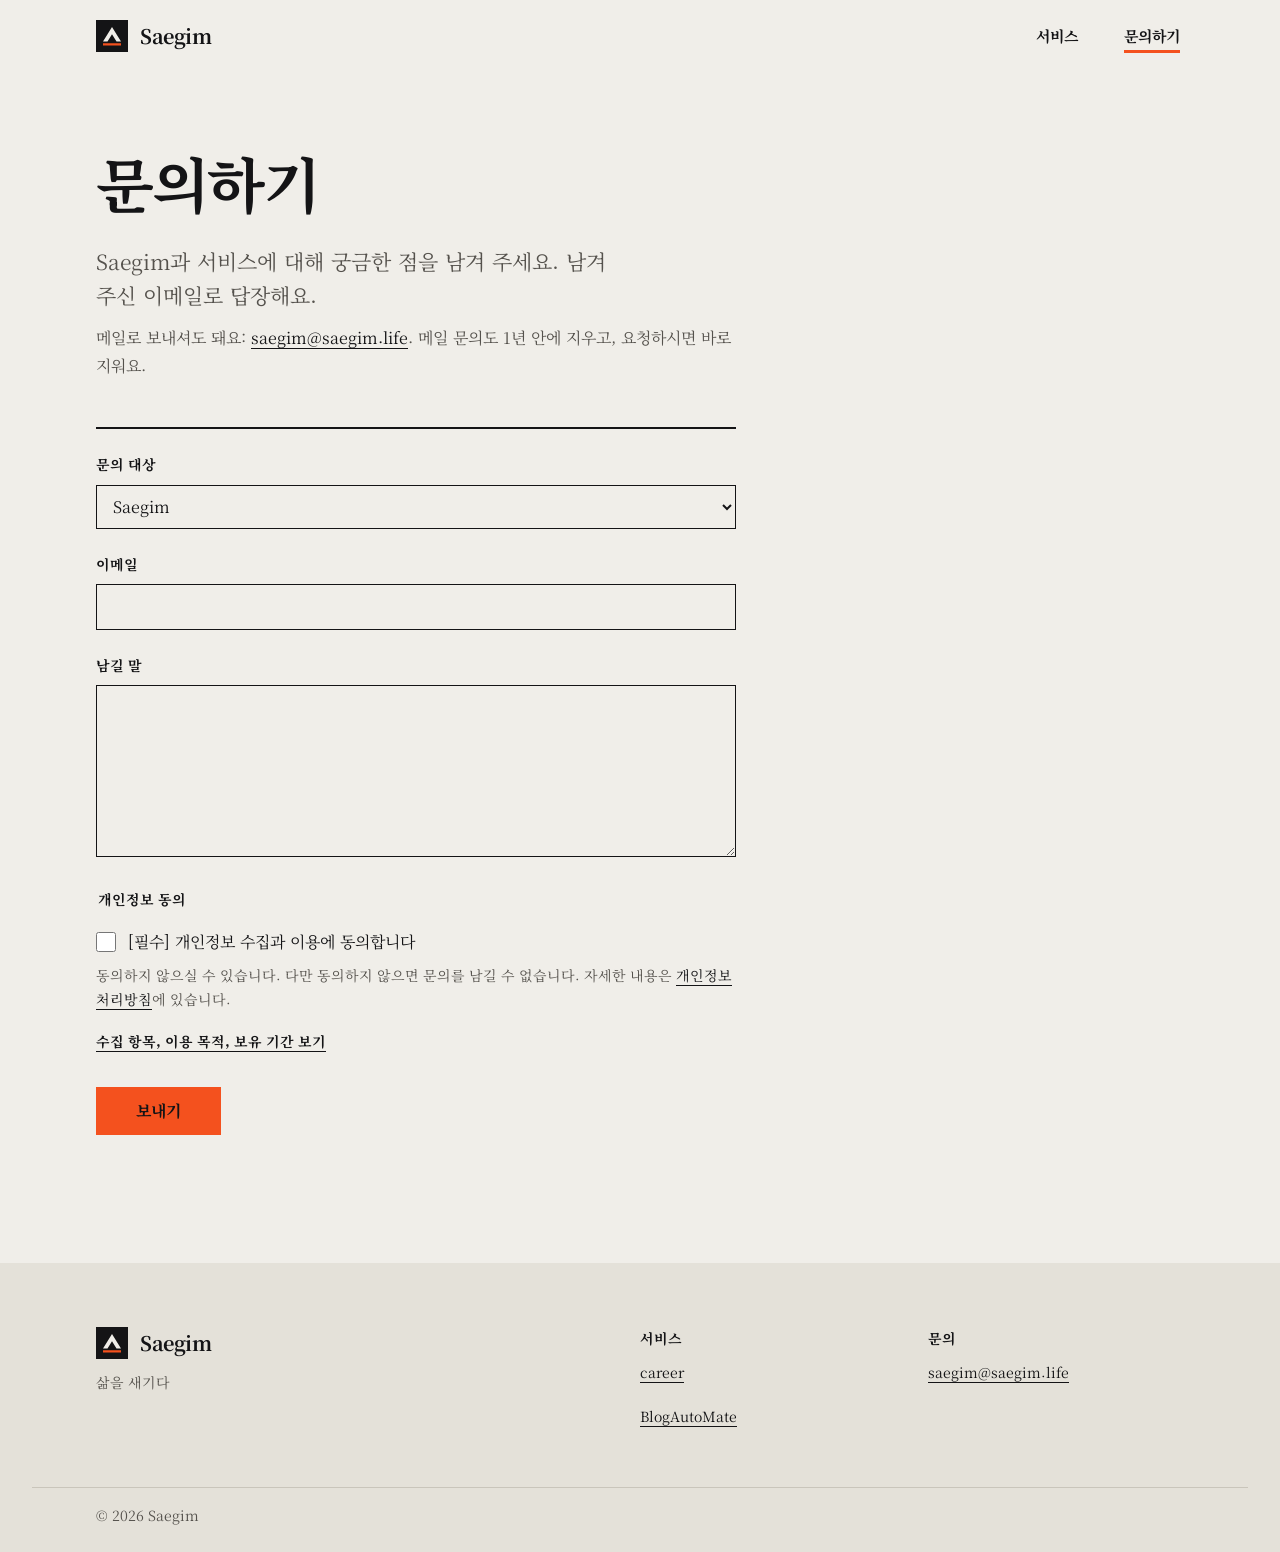
==== contact.html @ 41632742 "feat: Saegim 브랜드 페이지와 문의하기 화면 - 브랜드 페이지: 「삶을 새기다」 소개, 서비스 목록(career, BlogAutoMate)과 각 서비스로 이동 - 문의하기" ====
<!doctype html>
<html lang="ko">
<head>
<meta charset="utf-8">
<meta name="viewport" content="width=device-width, initial-scale=1">
<title>문의하기 · Saegim</title>
<meta name="description" content="Saegim과 서비스에 대한 문의를 남기는 곳">
<meta name="color-scheme" content="light dark">
<link rel="icon" href="logo.svg" type="image/svg+xml">
<link rel="apple-touch-icon" href="logo-512.png">
<link rel="stylesheet" href="fonts/noto-serif-kr.css">
<link rel="stylesheet" href="style.css">
</head>
<body>
<header>
  <div class="wrap">
    <a class="brand" href="./"><img src="logo.svg" alt="">Saegim</a>
    <nav aria-label="상단 메뉴"><a href="./#services">서비스</a><a href="contact.html" aria-current="page">문의하기</a></nav>
  </div>
</header>
<main>
  <div class="wrap">
    <div class="page">
      <h1>문의하기</h1>
      <p class="lead">Saegim과 서비스에 대해 궁금한 점을 남겨 주세요. 남겨 주신 이메일로 답장해요.</p>
      <p>메일로 보내셔도 돼요: <a href="mailto:saegim@saegim.life" translate="no">saegim@saegim.life</a>. 메일 문의도 1년 안에 지우고, 요청하시면 바로 지워요.</p>

      <!-- 문의는 career 서버의 문의 기능으로 보내 운영자 화면의 「받은 문의」에 쌓임 (아래 script) -->
      <form id="contact">
        <div>
          <label for="c-topic">문의 대상</label>
          <select id="c-topic" name="topic">
            <option>Saegim</option>
            <option>career</option>
            <option>BlogAutoMate</option>
          </select>
        </div>
        <div>
          <label for="c-email">이메일</label>
          <input id="c-email" name="email" type="email" autocomplete="email" spellcheck="false" maxlength="200" required>
        </div>
        <div>
          <label for="c-message">남길 말</label>
          <textarea id="c-message" name="message" autocomplete="off" rows="6" maxlength="2000" required></textarea>
        </div>
        <div class="trap" aria-hidden="true">
          <label for="c-website">이 칸은 비워 두세요</label>
          <input id="c-website" name="website" tabindex="-1" autocomplete="off">
        </div>

        <fieldset>
          <legend>개인정보 동의</legend>
          <label class="check"><input type="checkbox" name="consent" required> [필수] 개인정보 수집과 이용에 동의합니다</label>
          <!-- 동의 거부권과 불이익은 접지 않고 늘 보이게 (개인정보 보호법 제15조 제2항 고지 사항) -->
          <p class="hint">동의하지 않으실 수 있습니다. 다만 동의하지 않으면 문의를 남길 수 없습니다. 자세한 내용은 <a href="https://career.saegim.life/privacy">개인정보 처리방침</a>에 있습니다.</p>
          <details>
            <summary>수집 항목, 이용 목적, 보유 기간 보기</summary>
            <dl>
              <div><dt>수집 항목</dt><dd>이메일, 문의 대상, 남긴 내용</dd></div>
              <div><dt>이용 목적</dt><dd>문의에 답장하고 요청을 처리하기 위해</dd></div>
              <div><dt>보유 기간</dt><dd>남긴 날부터 1년. 그 전이라도 삭제를 요청하시면 바로 지웁니다. 장애에 대비한 백업에는 지운 뒤에도 최대 30일 남았다가 지워집니다.</dd></div>
              <div><dt>삭제 요청</dt><dd>같은 이메일로 이 페이지에 삭제해 달라고 남겨 주세요.</dd></div>
            </dl>
          </details>
        </fieldset>

        <button type="submit">보내기</button>
        <p class="status" role="alert"></p>
        <noscript><p class="status">이 화면은 자바스크립트가 켜져 있어야 보낼 수 있어요. 위의 메일 주소로 보내 주세요.</p></noscript>
      </form>
      <p class="sent" role="status" hidden>잘 받았어요. 남겨 주신 이메일로 답장할게요.</p>
    </div>
  </div>
</main>
<footer>
  <div class="wrap foot">
    <div>
      <span class="brand"><img src="logo.svg" alt="">Saegim</span>
      <p>삶을 새기다</p>
    </div>
    <div>
      <h2>서비스</h2>
      <ul>
        <li><a href="https://career.saegim.life/">career</a></li>
        <li><a href="https://github.com/gyeomii/blog-auto-mate-releases/releases/latest">BlogAutoMate</a></li>
      </ul>
    </div>
    <div>
      <h2>문의</h2>
      <a href="mailto:saegim@saegim.life" translate="no">saegim@saegim.life</a>
    </div>
  </div>
  <div class="wrap copy">&copy; 2026 Saegim</div>
</footer>
<script>
// career 서버의 문의 API. 요청: {email, job, message, website, consent, topic} JSON, 응답: 200 {"ok": true},
// 422(입력값 검증 실패), 429(문의가 몰림). 인증 없음. 서버가 saegim.life 출처만 허용하고 내용 앞에 출처와 문의 대상을 붙임.
// 서버 밖 오류(500, 503 등)는 이유를 읽을 수 없어 일반 실패 안내
const API = "https://career.saegim.life/api/contact";
const form = document.getElementById("contact");
const status = form.querySelector(".status");
const button = form.querySelector("button");

form.addEventListener("submit", async (e) => {
  e.preventDefault();
  const f = new FormData(form);
  button.disabled = true;
  button.textContent = "보내는 중…";
  status.textContent = "";
  const r = await fetch(API, {
    method: "POST",
    headers: { "Content-Type": "application/json" },
    body: JSON.stringify({ email: f.get("email"), message: f.get("message"), topic: f.get("topic"), website: f.get("website"), consent: f.get("consent") === "on" }),
  }).catch(() => null);
  if (r?.ok) {
    form.hidden = true;
    document.querySelector(".sent").hidden = false;
    return;
  }
  button.disabled = false;
  button.textContent = "보내기";
  status.textContent = r?.status === 429 ? "지금은 문의가 몰려서 받지 못했어요. 잠시 뒤에 다시 보내 주세요."
    : r?.status === 422 ? "보내지 못했어요. 이메일 주소와 남길 말을 확인하고 다시 보내 주세요."
    : "보내지 못했어요. 잠시 뒤에 다시 보내 주세요.";
});
</script>
</body>
</html>
---- fonts/noto-serif-kr.css ----
/* Noto Serif KR 400, 700 (OFL 1.1, @fontsource/noto-serif-kr에서 복사). 글자 범위별로 나뉘어 화면에 쓰인 글자의 파일만 내려받음 */
/* noto-serif-kr-[0]-400-normal */
@font-face {
  font-family: 'Noto Serif KR';
  font-style: normal;
  font-display: swap;
  font-weight: 400;
  src: url(noto-serif-kr-0-400-normal.woff2) format('woff2');
  unicode-range: U+f9ca-fa0b,U+ff03-ff05,U+ff07,U+ff0a-ff0b,U+ff0d-ff19,U+ff1b,U+ff1d,U+ff20-ff5b,U+ff5d,U+ffe0-ffe3,U+ffe5-ffe6;
}

/* noto-serif-kr-[1]-400-normal */
@font-face {
  font-family: 'Noto Serif KR';
  font-style: normal;
  font-display: swap;
  font-weight: 400;
  src: url(noto-serif-kr-1-400-normal.woff2) format('woff2');
  unicode-range: U+f92f-f980,U+f982-f9c9;
}

/* noto-serif-kr-[2]-400-normal */
@font-face {
  font-family: 'Noto Serif KR';
  font-style: normal;
  font-display: swap;
  font-weight: 400;
  src: url(noto-serif-kr-2-400-normal.woff2) format('woff2');
  unicode-range: U+d723-d728,U+d72a-d733,U+d735-d748,U+d74a-d74f,U+d752-d753,U+d755-d757,U+d75a-d75f,U+d762-d764,U+d766-d768,U+d76a-d76b,U+d76d-d76f,U+d771-d787,U+d789-d78b,U+d78d-d78f,U+d791-d797,U+d79a,U+d79c,U+d79e-d7a3,U+f900-f909,U+f90b-f92e;
}

/* noto-serif-kr-[3]-400-normal */
@font-face {
  font-family: 'Noto Serif KR';
  font-style: normal;
  font-display: swap;
  font-weight: 400;
  src: url(noto-serif-kr-3-400-normal.woff2) format('woff2');
  unicode-range: U+d679-d68b,U+d68e-d69e,U+d6a0,U+d6a2-d6a7,U+d6a9-d6c3,U+d6c6-d6c7,U+d6c9-d6cb,U+d6cd-d6d3,U+d6d5-d6d6,U+d6d8-d6e3,U+d6e5-d6e7,U+d6e9-d6fb,U+d6fd-d717,U+d719-d71f,U+d721-d722;
}

/* noto-serif-kr-[4]-400-normal */
@font-face {
  font-family: 'Noto Serif KR';
  font-style: normal;
  font-display: swap;
  font-weight: 400;
  src: url(noto-serif-kr-4-400-normal.woff2) format('woff2');
  unicode-range: U+d5bc-d5c7,U+d5ca-d5cb,U+d5cd-d5cf,U+d5d1-d5d7,U+d5d9-d5da,U+d5dc,U+d5de-d5e3,U+d5e6-d5e7,U+d5e9-d5eb,U+d5ed-d5f6,U+d5f8,U+d5fa-d5ff,U+d602-d603,U+d605-d607,U+d609-d60f,U+d612-d613,U+d616-d61b,U+d61d-d637,U+d63a-d63b,U+d63d-d63f,U+d641-d647,U+d64a-d64c,U+d64e-d653,U+d656-d657,U+d659-d65b,U+d65d-d666,U+d668,U+d66a-d678;
}

/* noto-serif-kr-[5]-400-normal */
@font-face {
  font-family: 'Noto Serif KR';
  font-style: normal;
  font-display: swap;
  font-weight: 400;
  src: url(noto-serif-kr-5-400-normal.woff2) format('woff2');
  unicode-range: U+d507,U+d509-d50b,U+d50d-d513,U+d515-d53b,U+d53e-d53f,U+d541-d543,U+d545-d54c,U+d54e,U+d550,U+d552-d557,U+d55a-d55b,U+d55d-d55f,U+d561-d564,U+d566-d567,U+d56a,U+d56c,U+d56e-d573,U+d576-d577,U+d579-d583,U+d585-d586,U+d58a-d5a4,U+d5a6-d5bb;
}

/* noto-serif-kr-[6]-400-normal */
@font-face {
  font-family: 'Noto Serif KR';
  font-style: normal;
  font-display: swap;
  font-weight: 400;
  src: url(noto-serif-kr-6-400-normal.woff2) format('woff2');
  unicode-range: U+d464-d477,U+d47a-d47b,U+d47d-d47f,U+d481-d487,U+d489-d48a,U+d48c,U+d48e-d4e7,U+d4e9-d503,U+d505-d506;
}

/* noto-serif-kr-[7]-400-normal */
@font-face {
  font-family: 'Noto Serif KR';
  font-style: normal;
  font-display: swap;
  font-weight: 400;
  src: url(noto-serif-kr-7-400-normal.woff2) format('woff2');
  unicode-range: U+d3bf-d3c7,U+d3ca-d3cf,U+d3d1-d3eb,U+d3ee-d3ef,U+d3f1-d3f3,U+d3f5-d3fb,U+d3fd-d400,U+d402-d45b,U+d45d-d463;
}

/* noto-serif-kr-[8]-400-normal */
@font-face {
  font-family: 'Noto Serif KR';
  font-style: normal;
  font-display: swap;
  font-weight: 400;
  src: url(noto-serif-kr-8-400-normal.woff2) format('woff2');
  unicode-range: U+d2ff,U+d302-d304,U+d306-d30b,U+d30f,U+d311-d313,U+d315-d31b,U+d31e,U+d322-d324,U+d326-d327,U+d32a-d32b,U+d32d-d32f,U+d331-d337,U+d339-d33c,U+d33e-d37b,U+d37e-d37f,U+d381-d383,U+d385-d38b,U+d38e-d390,U+d392-d397,U+d39a-d39b,U+d39d-d39f,U+d3a1-d3a7,U+d3a9-d3aa,U+d3ac,U+d3ae-d3b3,U+d3b5-d3b7,U+d3b9-d3bb,U+d3bd-d3be;
}

/* noto-serif-kr-[9]-400-normal */
@font-face {
  font-family: 'Noto Serif KR';
  font-style: normal;
  font-display: swap;
  font-weight: 400;
  src: url(noto-serif-kr-9-400-normal.woff2) format('woff2');
  unicode-range: U+d257-d27f,U+d281-d29b,U+d29d-d29f,U+d2a1-d2ab,U+d2ad-d2b7,U+d2ba-d2bb,U+d2bd-d2bf,U+d2c1-d2c7,U+d2c9-d2ef,U+d2f2-d2f3,U+d2f5-d2f7,U+d2f9-d2fe;
}

/* noto-serif-kr-[10]-400-normal */
@font-face {
  font-family: 'Noto Serif KR';
  font-style: normal;
  font-display: swap;
  font-weight: 400;
  src: url(noto-serif-kr-10-400-normal.woff2) format('woff2');
  unicode-range: U+d1b4,U+d1b6-d1f3,U+d1f5-d22b,U+d22e-d22f,U+d231-d233,U+d235-d23b,U+d23d-d240,U+d242-d256;
}

/* noto-serif-kr-[11]-400-normal */
@font-face {
  font-family: 'Noto Serif KR';
  font-style: normal;
  font-display: swap;
  font-weight: 400;
  src: url(noto-serif-kr-11-400-normal.woff2) format('woff2');
  unicode-range: U+d105-d12f,U+d132-d133,U+d135-d137,U+d139-d13f,U+d141-d142,U+d144,U+d146-d14b,U+d14e-d14f,U+d151-d153,U+d155-d15b,U+d15e-d187,U+d189-d19f,U+d1a2-d1a3,U+d1a5-d1a7,U+d1a9-d1af,U+d1b2-d1b3;
}

/* noto-serif-kr-[12]-400-normal */
@font-face {
  font-family: 'Noto Serif KR';
  font-style: normal;
  font-display: swap;
  font-weight: 400;
  src: url(noto-serif-kr-12-400-normal.woff2) format('woff2');
  unicode-range: U+d04b-d04f,U+d051-d057,U+d059-d06b,U+d06d-d06f,U+d071-d073,U+d075-d07b,U+d07e-d0a3,U+d0a6-d0a7,U+d0a9-d0ab,U+d0ad-d0b3,U+d0b6,U+d0b8,U+d0ba-d0bf,U+d0c2-d0c3,U+d0c5-d0c7,U+d0c9-d0cf,U+d0d2,U+d0d6-d0db,U+d0de-d0df,U+d0e1-d0e3,U+d0e5-d0eb,U+d0ee-d0f0,U+d0f2-d104;
}

/* noto-serif-kr-[13]-400-normal */
@font-face {
  font-family: 'Noto Serif KR';
  font-style: normal;
  font-display: swap;
  font-weight: 400;
  src: url(noto-serif-kr-13-400-normal.woff2) format('woff2');
  unicode-range: U+cfa2-cfc3,U+cfc5-cfdf,U+cfe2-cfe3,U+cfe5-cfe7,U+cfe9-cff4,U+cff6-cffb,U+cffd-cfff,U+d001-d003,U+d005-d017,U+d019-d033,U+d036-d037,U+d039-d03b,U+d03d-d04a;
}

/* noto-serif-kr-[14]-400-normal */
@font-face {
  font-family: 'Noto Serif KR';
  font-style: normal;
  font-display: swap;
  font-weight: 400;
  src: url(noto-serif-kr-14-400-normal.woff2) format('woff2');
  unicode-range: U+cef0-cef3,U+cef6,U+cef9-ceff,U+cf01-cf03,U+cf05-cf07,U+cf09-cf0f,U+cf11-cf12,U+cf14-cf1b,U+cf1d-cf1f,U+cf21-cf2f,U+cf31-cf53,U+cf56-cf57,U+cf59-cf5b,U+cf5d-cf63,U+cf66,U+cf68,U+cf6a-cf6f,U+cf71-cf84,U+cf86-cf8b,U+cf8d-cfa1;
}

/* noto-serif-kr-[15]-400-normal */
@font-face {
  font-family: 'Noto Serif KR';
  font-style: normal;
  font-display: swap;
  font-weight: 400;
  src: url(noto-serif-kr-15-400-normal.woff2) format('woff2');
  unicode-range: U+ce3c-ce57,U+ce5a-ce5b,U+ce5d-ce5f,U+ce61-ce67,U+ce6a,U+ce6c,U+ce6e-ce73,U+ce76-ce77,U+ce79-ce7b,U+ce7d-ce83,U+ce85-ce88,U+ce8a-ce8f,U+ce91-ce93,U+ce95-ce97,U+ce99-ce9f,U+cea2,U+cea4-ceab,U+cead-cee3,U+cee6-cee7,U+cee9-ceeb,U+ceed-ceef;
}

/* noto-serif-kr-[16]-400-normal */
@font-face {
  font-family: 'Noto Serif KR';
  font-style: normal;
  font-display: swap;
  font-weight: 400;
  src: url(noto-serif-kr-16-400-normal.woff2) format('woff2');
  unicode-range: U+cd92-cd93,U+cd96-cd97,U+cd99-cd9b,U+cd9d-cda3,U+cda6-cda8,U+cdaa-cdaf,U+cdb1-cdc3,U+cdc5-cdcb,U+cdcd-cde7,U+cde9-ce03,U+ce05-ce1f,U+ce22-ce34,U+ce36-ce3b;
}

/* noto-serif-kr-[17]-400-normal */
@font-face {
  font-family: 'Noto Serif KR';
  font-style: normal;
  font-display: swap;
  font-weight: 400;
  src: url(noto-serif-kr-17-400-normal.woff2) format('woff2');
  unicode-range: U+ccef-cd07,U+cd0a-cd0b,U+cd0d-cd1a,U+cd1c,U+cd1e-cd2b,U+cd2d-cd5b,U+cd5d-cd77,U+cd79-cd91;
}

/* noto-serif-kr-[18]-400-normal */
@font-face {
  font-family: 'Noto Serif KR';
  font-style: normal;
  font-display: swap;
  font-weight: 400;
  src: url(noto-serif-kr-18-400-normal.woff2) format('woff2');
  unicode-range: U+cc3f-cc43,U+cc46-cc47,U+cc49-cc4b,U+cc4d-cc53,U+cc55-cc58,U+cc5a-cc5f,U+cc61-cc97,U+cc9a-cc9b,U+cc9d-cc9f,U+cca1-cca7,U+ccaa,U+ccac,U+ccae-ccb3,U+ccb6-ccb7,U+ccb9-ccbb,U+ccbd-cccf,U+ccd1-cce3,U+cce5-ccee;
}

/* noto-serif-kr-[19]-400-normal */
@font-face {
  font-family: 'Noto Serif KR';
  font-style: normal;
  font-display: swap;
  font-weight: 400;
  src: url(noto-serif-kr-19-400-normal.woff2) format('woff2');
  unicode-range: U+cb91-cbd3,U+cbd5-cbe3,U+cbe5-cc0b,U+cc0e-cc0f,U+cc11-cc13,U+cc15-cc1b,U+cc1d-cc20,U+cc23-cc27,U+cc2a-cc2b,U+cc2d,U+cc2f,U+cc31-cc37,U+cc3a,U+cc3c;
}

/* noto-serif-kr-[20]-400-normal */
@font-face {
  font-family: 'Noto Serif KR';
  font-style: normal;
  font-display: swap;
  font-weight: 400;
  src: url(noto-serif-kr-20-400-normal.woff2) format('woff2');
  unicode-range: U+caf4-cb47,U+cb4a-cb90;
}

/* noto-serif-kr-[21]-400-normal */
@font-face {
  font-family: 'Noto Serif KR';
  font-style: normal;
  font-display: swap;
  font-weight: 400;
  src: url(noto-serif-kr-21-400-normal.woff2) format('woff2');
  unicode-range: U+ca4a-ca4b,U+ca4e-ca4f,U+ca51-ca53,U+ca55-ca5b,U+ca5d-ca60,U+ca62-ca83,U+ca85-cabb,U+cabe-cabf,U+cac1-cac3,U+cac5-cacb,U+cacd-cad0,U+cad2,U+cad4-cad8,U+cada-caf3;
}

/* noto-serif-kr-[22]-400-normal */
@font-face {
  font-family: 'Noto Serif KR';
  font-style: normal;
  font-display: swap;
  font-weight: 400;
  src: url(noto-serif-kr-22-400-normal.woff2) format('woff2');
  unicode-range: U+c996-c997,U+c99a-c99c,U+c99e-c9bf,U+c9c2-c9c3,U+c9c5-c9c7,U+c9c9-c9cf,U+c9d2,U+c9d4,U+c9d7-c9d8,U+c9db,U+c9de-c9df,U+c9e1-c9e3,U+c9e5-c9e6,U+c9e8-c9eb,U+c9ee-c9f0,U+c9f2-c9f7,U+c9f9-ca0b,U+ca0d-ca28,U+ca2a-ca49;
}

/* noto-serif-kr-[23]-400-normal */
@font-face {
  font-family: 'Noto Serif KR';
  font-style: normal;
  font-display: swap;
  font-weight: 400;
  src: url(noto-serif-kr-23-400-normal.woff2) format('woff2');
  unicode-range: U+c8e9-c8f4,U+c8f6-c8fb,U+c8fe-c8ff,U+c901-c903,U+c905-c90b,U+c90e-c910,U+c912-c917,U+c919-c92b,U+c92d-c94f,U+c951-c953,U+c955-c96b,U+c96d-c973,U+c975-c987,U+c98a-c98b,U+c98d-c98f,U+c991-c995;
}

/* noto-serif-kr-[24]-400-normal */
@font-face {
  font-family: 'Noto Serif KR';
  font-style: normal;
  font-display: swap;
  font-weight: 400;
  src: url(noto-serif-kr-24-400-normal.woff2) format('woff2');
  unicode-range: U+c841-c84b,U+c84d-c86f,U+c872-c873,U+c875-c877,U+c879-c87f,U+c882-c884,U+c887-c88a,U+c88d-c8c3,U+c8c5-c8df,U+c8e1-c8e8;
}

/* noto-serif-kr-[25]-400-normal */
@font-face {
  font-family: 'Noto Serif KR';
  font-style: normal;
  font-display: swap;
  font-weight: 400;
  src: url(noto-serif-kr-25-400-normal.woff2) format('woff2');
  unicode-range: U+c779-c77b,U+c77e-c782,U+c786,U+c78b,U+c78d,U+c78f,U+c792-c793,U+c795,U+c797,U+c799-c79f,U+c7a2,U+c7a7-c7ab,U+c7ae-c7bb,U+c7bd-c7c0,U+c7c2-c7c7,U+c7c9-c7dc,U+c7de-c7ff,U+c802-c803,U+c805-c807,U+c809,U+c80b-c80f,U+c812,U+c814,U+c817-c81b,U+c81e-c81f,U+c821-c823,U+c825-c82e,U+c830-c837,U+c839-c83b,U+c83d-c840;
}

/* noto-serif-kr-[26]-400-normal */
@font-face {
  font-family: 'Noto Serif KR';
  font-style: normal;
  font-display: swap;
  font-weight: 400;
  src: url(noto-serif-kr-26-400-normal.woff2) format('woff2');
  unicode-range: U+c6bb-c6bf,U+c6c2,U+c6c4,U+c6c6-c6cb,U+c6ce-c6cf,U+c6d1-c6d3,U+c6d5-c6db,U+c6dd-c6df,U+c6e1-c6e7,U+c6e9-c6eb,U+c6ed-c6ef,U+c6f1-c6f8,U+c6fa-c703,U+c705-c707,U+c709-c70b,U+c70d-c716,U+c718,U+c71a-c71f,U+c722-c723,U+c725-c727,U+c729-c734,U+c736-c73b,U+c73e-c73f,U+c741-c743,U+c745-c74b,U+c74e-c750,U+c752-c757,U+c759-c773,U+c776-c777;
}

/* noto-serif-kr-[27]-400-normal */
@font-face {
  font-family: 'Noto Serif KR';
  font-style: normal;
  font-display: swap;
  font-weight: 400;
  src: url(noto-serif-kr-27-400-normal.woff2) format('woff2');
  unicode-range: U+c5f5-c5fb,U+c5fe,U+c602-c605,U+c607,U+c609-c60f,U+c611-c61a,U+c61c-c623,U+c626-c627,U+c629-c62b,U+c62d,U+c62f-c632,U+c636,U+c638,U+c63a-c63f,U+c642-c643,U+c645-c647,U+c649-c652,U+c656-c65b,U+c65d-c65f,U+c661-c663,U+c665-c677,U+c679-c67b,U+c67d-c693,U+c696-c697,U+c699-c69b,U+c69d-c6a3,U+c6a6,U+c6a8,U+c6aa-c6af,U+c6b2-c6b3,U+c6b5-c6b7,U+c6b9-c6ba;
}

/* noto-serif-kr-[28]-400-normal */
@font-face {
  font-family: 'Noto Serif KR';
  font-style: normal;
  font-display: swap;
  font-weight: 400;
  src: url(noto-serif-kr-28-400-normal.woff2) format('woff2');
  unicode-range: U+c517-c527,U+c52a-c52b,U+c52d-c52f,U+c531-c538,U+c53a,U+c53c,U+c53e-c543,U+c546-c547,U+c54b,U+c54d-c552,U+c556,U+c55a-c55b,U+c55d,U+c55f,U+c562-c563,U+c565-c567,U+c569-c56f,U+c572,U+c574,U+c576-c57b,U+c57e-c57f,U+c581-c583,U+c585-c586,U+c588-c58b,U+c58e,U+c590,U+c592-c596,U+c599-c5b3,U+c5b6-c5b7,U+c5ba,U+c5be-c5c3,U+c5ca-c5cb,U+c5cd,U+c5cf,U+c5d2-c5d3,U+c5d5-c5d7,U+c5d9-c5df,U+c5e1-c5e2,U+c5e4,U+c5e6-c5eb,U+c5ef,U+c5f1-c5f3;
}

/* noto-serif-kr-[29]-400-normal */
@font-face {
  font-family: 'Noto Serif KR';
  font-style: normal;
  font-display: swap;
  font-weight: 400;
  src: url(noto-serif-kr-29-400-normal.woff2) format('woff2');
  unicode-range: U+c475-c4ef,U+c4f2-c4f3,U+c4f5-c4f7,U+c4f9-c4ff,U+c502-c50b,U+c50d-c516;
}

/* noto-serif-kr-[30]-400-normal */
@font-face {
  font-family: 'Noto Serif KR';
  font-style: normal;
  font-display: swap;
  font-weight: 400;
  src: url(noto-serif-kr-30-400-normal.woff2) format('woff2');
  unicode-range: U+c3d0-c3d7,U+c3da-c3db,U+c3dd-c3de,U+c3e1-c3ec,U+c3ee-c3f3,U+c3f5-c42b,U+c42d-c463,U+c466-c474;
}

/* noto-serif-kr-[31]-400-normal */
@font-face {
  font-family: 'Noto Serif KR';
  font-style: normal;
  font-display: swap;
  font-weight: 400;
  src: url(noto-serif-kr-31-400-normal.woff2) format('woff2');
  unicode-range: U+c32b-c367,U+c36a-c36b,U+c36d-c36f,U+c371-c377,U+c37a-c37b,U+c37e-c383,U+c385-c387,U+c389-c3cf;
}

/* noto-serif-kr-[32]-400-normal */
@font-face {
  font-family: 'Noto Serif KR';
  font-style: normal;
  font-display: swap;
  font-weight: 400;
  src: url(noto-serif-kr-32-400-normal.woff2) format('woff2');
  unicode-range: U+c26a-c26b,U+c26d-c26f,U+c271-c273,U+c275-c27b,U+c27e-c287,U+c289-c28f,U+c291-c297,U+c299-c29a,U+c29c-c2a3,U+c2a5-c2a7,U+c2a9-c2ab,U+c2ad-c2b3,U+c2b6,U+c2b8,U+c2ba-c2bb,U+c2bd-c2db,U+c2de-c2df,U+c2e1-c2e2,U+c2e5-c2ea,U+c2ee,U+c2f0,U+c2f2-c2f5,U+c2f7,U+c2fa-c2fb,U+c2fd-c2ff,U+c301-c307,U+c309-c30c,U+c30e-c312,U+c315-c323,U+c325-c328,U+c32a;
}

/* noto-serif-kr-[33]-400-normal */
@font-face {
  font-family: 'Noto Serif KR';
  font-style: normal;
  font-display: swap;
  font-weight: 400;
  src: url(noto-serif-kr-33-400-normal.woff2) format('woff2');
  unicode-range: U+c1bc-c1c3,U+c1c5-c1df,U+c1e1-c1fb,U+c1fd-c203,U+c205-c20c,U+c20e,U+c210-c217,U+c21a-c21b,U+c21d-c21e,U+c221-c227,U+c229-c22a,U+c22c,U+c22e,U+c230,U+c233-c24f,U+c251-c257,U+c259-c269;
}

/* noto-serif-kr-[34]-400-normal */
@font-face {
  font-family: 'Noto Serif KR';
  font-style: normal;
  font-display: swap;
  font-weight: 400;
  src: url(noto-serif-kr-34-400-normal.woff2) format('woff2');
  unicode-range: U+c101-c11b,U+c11f,U+c121-c123,U+c125-c12b,U+c12e,U+c132-c137,U+c13a-c13b,U+c13d-c13f,U+c141-c147,U+c14a,U+c14c-c153,U+c155-c157,U+c159-c15b,U+c15d-c166,U+c169-c16f,U+c171-c177,U+c179-c18b,U+c18e-c18f,U+c191-c193,U+c195-c19b,U+c19d-c19e,U+c1a0,U+c1a2-c1a4,U+c1a6-c1bb;
}

/* noto-serif-kr-[35]-400-normal */
@font-face {
  font-family: 'Noto Serif KR';
  font-style: normal;
  font-display: swap;
  font-weight: 400;
  src: url(noto-serif-kr-35-400-normal.woff2) format('woff2');
  unicode-range: U+c049-c057,U+c059-c05b,U+c05d-c05f,U+c061-c067,U+c069-c08f,U+c091-c0ab,U+c0ae-c0af,U+c0b1-c0b3,U+c0b5,U+c0b7-c0bb,U+c0be,U+c0c2-c0c7,U+c0ca-c0cb,U+c0cd-c0cf,U+c0d1-c0d7,U+c0d9-c0da,U+c0dc,U+c0de-c0e3,U+c0e5-c0eb,U+c0ed-c0f3,U+c0f6,U+c0f8,U+c0fa-c0ff;
}

/* noto-serif-kr-[36]-400-normal */
@font-face {
  font-family: 'Noto Serif KR';
  font-style: normal;
  font-display: swap;
  font-weight: 400;
  src: url(noto-serif-kr-36-400-normal.woff2) format('woff2');
  unicode-range: U+bfa7-bfaf,U+bfb1-bfc4,U+bfc6-bfcb,U+bfce-bfcf,U+bfd1-bfd3,U+bfd5-bfdb,U+bfdd-c048;
}

/* noto-serif-kr-[37]-400-normal */
@font-face {
  font-family: 'Noto Serif KR';
  font-style: normal;
  font-display: swap;
  font-weight: 400;
  src: url(noto-serif-kr-37-400-normal.woff2) format('woff2');
  unicode-range: U+bf07,U+bf09-bf3f,U+bf41-bf4f,U+bf52-bf54,U+bf56-bfa6;
}

/* noto-serif-kr-[38]-400-normal */
@font-face {
  font-family: 'Noto Serif KR';
  font-style: normal;
  font-display: swap;
  font-weight: 400;
  src: url(noto-serif-kr-38-400-normal.woff2) format('woff2');
  unicode-range: U+be56,U+be58,U+be5c-be5f,U+be62-be63,U+be65-be67,U+be69-be74,U+be76-be7b,U+be7e-be7f,U+be81-be8e,U+be90,U+be92-bea7,U+bea9-becf,U+bed2-bed3,U+bed5-bed6,U+bed9-bee3,U+bee6-bf06;
}

/* noto-serif-kr-[39]-400-normal */
@font-face {
  font-family: 'Noto Serif KR';
  font-style: normal;
  font-display: swap;
  font-weight: 400;
  src: url(noto-serif-kr-39-400-normal.woff2) format('woff2');
  unicode-range: U+bdb0-bdd3,U+bdd5-bdef,U+bdf1-be0b,U+be0d-be0f,U+be11-be13,U+be15-be43,U+be46-be47,U+be49-be4b,U+be4d-be53;
}

/* noto-serif-kr-[40]-400-normal */
@font-face {
  font-family: 'Noto Serif KR';
  font-style: normal;
  font-display: swap;
  font-weight: 400;
  src: url(noto-serif-kr-40-400-normal.woff2) format('woff2');
  unicode-range: U+bd03,U+bd06,U+bd08,U+bd0a-bd0f,U+bd11-bd22,U+bd25-bd47,U+bd49-bd58,U+bd5a-bd7f,U+bd82-bd83,U+bd85-bd87,U+bd8a-bd8f,U+bd91-bd92,U+bd94,U+bd96-bd98,U+bd9a-bdaf;
}

/* noto-serif-kr-[41]-400-normal */
@font-face {
  font-family: 'Noto Serif KR';
  font-style: normal;
  font-display: swap;
  font-weight: 400;
  src: url(noto-serif-kr-41-400-normal.woff2) format('woff2');
  unicode-range: U+bc4e-bc83,U+bc86-bc87,U+bc89-bc8b,U+bc8d-bc93,U+bc96,U+bc98,U+bc9b-bc9f,U+bca2-bca3,U+bca5-bca7,U+bca9-bcb2,U+bcb4-bcbb,U+bcbe-bcbf,U+bcc1-bcc3,U+bcc5-bccc,U+bcce-bcd0,U+bcd2-bcd4,U+bcd6-bcf3,U+bcf7,U+bcf9-bcfb,U+bcfd-bd02;
}

/* noto-serif-kr-[42]-400-normal */
@font-face {
  font-family: 'Noto Serif KR';
  font-style: normal;
  font-display: swap;
  font-weight: 400;
  src: url(noto-serif-kr-42-400-normal.woff2) format('woff2');
  unicode-range: U+bb90-bba3,U+bba5-bbab,U+bbad-bbbf,U+bbc1-bbf7,U+bbfa-bbfb,U+bbfd-bbfe,U+bc01-bc07,U+bc09-bc0a,U+bc0e,U+bc10,U+bc12-bc13,U+bc17,U+bc19-bc1a,U+bc1e,U+bc20-bc23,U+bc26,U+bc28,U+bc2a-bc2c,U+bc2e-bc2f,U+bc32-bc33,U+bc35-bc37,U+bc39-bc3f,U+bc41-bc42,U+bc44,U+bc46-bc48,U+bc4a-bc4d;
}

/* noto-serif-kr-[43]-400-normal */
@font-face {
  font-family: 'Noto Serif KR';
  font-style: normal;
  font-display: swap;
  font-weight: 400;
  src: url(noto-serif-kr-43-400-normal.woff2) format('woff2');
  unicode-range: U+bae6-bafb,U+bafd-bb17,U+bb19-bb33,U+bb37,U+bb39-bb3a,U+bb3d-bb43,U+bb45-bb46,U+bb48,U+bb4a-bb4f,U+bb51-bb53,U+bb55-bb57,U+bb59-bb62,U+bb64-bb8f;
}

/* noto-serif-kr-[44]-400-normal */
@font-face {
  font-family: 'Noto Serif KR';
  font-style: normal;
  font-display: swap;
  font-weight: 400;
  src: url(noto-serif-kr-44-400-normal.woff2) format('woff2');
  unicode-range: U+ba30-ba37,U+ba3a-ba3b,U+ba3d-ba3f,U+ba41-ba47,U+ba49-ba4a,U+ba4c,U+ba4e-ba53,U+ba56-ba57,U+ba59-ba5b,U+ba5d-ba63,U+ba65-ba66,U+ba68-ba6f,U+ba71-ba73,U+ba75-ba77,U+ba79-ba84,U+ba86,U+ba88-baa7,U+baaa,U+baad-baaf,U+bab1-bab7,U+baba,U+babc,U+babe-bae5;
}

/* noto-serif-kr-[45]-400-normal */
@font-face {
  font-family: 'Noto Serif KR';
  font-style: normal;
  font-display: swap;
  font-weight: 400;
  src: url(noto-serif-kr-45-400-normal.woff2) format('woff2');
  unicode-range: U+b96e-b973,U+b976-b977,U+b979-b97b,U+b97d-b983,U+b986,U+b988,U+b98a-b98d,U+b98f-b9ab,U+b9ae-b9af,U+b9b1-b9b3,U+b9b5-b9bb,U+b9be,U+b9c0,U+b9c2-b9c7,U+b9ca-b9cb,U+b9cd,U+b9d2-b9d7,U+b9da,U+b9dc,U+b9df-b9e0,U+b9e2,U+b9e6-b9e7,U+b9e9-b9f3,U+b9f6,U+b9f8,U+b9fb-ba2f;
}

/* noto-serif-kr-[46]-400-normal */
@font-face {
  font-family: 'Noto Serif KR';
  font-style: normal;
  font-display: swap;
  font-weight: 400;
  src: url(noto-serif-kr-46-400-normal.woff2) format('woff2');
  unicode-range: U+b8bf-b8cb,U+b8cd-b8e0,U+b8e2-b8e7,U+b8ea-b8eb,U+b8ed-b8ef,U+b8f1-b8f7,U+b8fa,U+b8fc,U+b8fe-b903,U+b905-b917,U+b919-b91f,U+b921-b93b,U+b93d-b957,U+b95a-b95b,U+b95d-b95f,U+b961-b967,U+b969-b96c;
}

/* noto-serif-kr-[47]-400-normal */
@font-face {
  font-family: 'Noto Serif KR';
  font-style: normal;
  font-display: swap;
  font-weight: 400;
  src: url(noto-serif-kr-47-400-normal.woff2) format('woff2');
  unicode-range: U+b80d-b80f,U+b811-b817,U+b81a,U+b81c-b823,U+b826-b827,U+b829-b82b,U+b82d-b833,U+b836,U+b83a-b83f,U+b841-b85b,U+b85e-b85f,U+b861-b863,U+b865-b86b,U+b86e,U+b870,U+b872-b8af,U+b8b1-b8be;
}

/* noto-serif-kr-[48]-400-normal */
@font-face {
  font-family: 'Noto Serif KR';
  font-style: normal;
  font-display: swap;
  font-weight: 400;
  src: url(noto-serif-kr-48-400-normal.woff2) format('woff2');
  unicode-range: U+b74d-b75f,U+b761-b763,U+b765-b774,U+b776-b77b,U+b77e-b77f,U+b781-b783,U+b785-b78b,U+b78e,U+b792-b796,U+b79a-b79b,U+b79d-b7a7,U+b7aa,U+b7ae-b7b3,U+b7b6-b7c8,U+b7ca-b7eb,U+b7ee-b7ef,U+b7f1-b7f3,U+b7f5-b7fb,U+b7fe,U+b802-b806,U+b80a-b80b;
}

/* noto-serif-kr-[49]-400-normal */
@font-face {
  font-family: 'Noto Serif KR';
  font-style: normal;
  font-display: swap;
  font-weight: 400;
  src: url(noto-serif-kr-49-400-normal.woff2) format('woff2');
  unicode-range: U+b6a7-b6aa,U+b6ac-b6b0,U+b6b2-b6ef,U+b6f1-b727,U+b72a-b72b,U+b72d-b72e,U+b731-b737,U+b739-b73a,U+b73c-b743,U+b745-b74c;
}

/* noto-serif-kr-[50]-400-normal */
@font-face {
  font-family: 'Noto Serif KR';
  font-style: normal;
  font-display: swap;
  font-weight: 400;
  src: url(noto-serif-kr-50-400-normal.woff2) format('woff2');
  unicode-range: U+b605-b60f,U+b612-b617,U+b619-b624,U+b626-b69b,U+b69e-b6a3,U+b6a5-b6a6;
}

/* noto-serif-kr-[51]-400-normal */
@font-face {
  font-family: 'Noto Serif KR';
  font-style: normal;
  font-display: swap;
  font-weight: 400;
  src: url(noto-serif-kr-51-400-normal.woff2) format('woff2');
  unicode-range: U+b55f,U+b562-b583,U+b585-b59f,U+b5a2-b5a3,U+b5a5-b5a7,U+b5a9-b5b2,U+b5b5-b5ba,U+b5bd-b604;
}

/* noto-serif-kr-[52]-400-normal */
@font-face {
  font-family: 'Noto Serif KR';
  font-style: normal;
  font-display: swap;
  font-weight: 400;
  src: url(noto-serif-kr-52-400-normal.woff2) format('woff2');
  unicode-range: U+b4a5-b4b6,U+b4b8-b4bf,U+b4c1-b4c7,U+b4c9-b4db,U+b4de-b4df,U+b4e1-b4e2,U+b4e5-b4eb,U+b4ee,U+b4f0,U+b4f2-b513,U+b516-b517,U+b519-b51a,U+b51d-b523,U+b526,U+b528,U+b52b-b52f,U+b532-b533,U+b535-b537,U+b539-b53f,U+b541-b544,U+b546-b54b,U+b54d-b54f,U+b551-b55b,U+b55d-b55e;
}

/* noto-serif-kr-[53]-400-normal */
@font-face {
  font-family: 'Noto Serif KR';
  font-style: normal;
  font-display: swap;
  font-weight: 400;
  src: url(noto-serif-kr-53-400-normal.woff2) format('woff2');
  unicode-range: U+b3f8-b3fb,U+b3fd-b40f,U+b411-b417,U+b419-b41b,U+b41d-b41f,U+b421-b427,U+b42a-b42b,U+b42d-b44f,U+b452-b453,U+b455-b457,U+b459-b45f,U+b462-b464,U+b466-b46b,U+b46d-b47f,U+b481-b4a3;
}

/* noto-serif-kr-[54]-400-normal */
@font-face {
  font-family: 'Noto Serif KR';
  font-style: normal;
  font-display: swap;
  font-weight: 400;
  src: url(noto-serif-kr-54-400-normal.woff2) format('woff2');
  unicode-range: U+b342-b353,U+b356-b357,U+b359-b35b,U+b35d-b35e,U+b360-b363,U+b366,U+b368,U+b36a-b36d,U+b36f,U+b372-b373,U+b375-b377,U+b379-b37f,U+b381-b382,U+b384,U+b386-b38b,U+b38d-b3c3,U+b3c6-b3c7,U+b3c9-b3ca,U+b3cd-b3d3,U+b3d6,U+b3d8,U+b3da-b3f7;
}

/* noto-serif-kr-[55]-400-normal */
@font-face {
  font-family: 'Noto Serif KR';
  font-style: normal;
  font-display: swap;
  font-weight: 400;
  src: url(noto-serif-kr-55-400-normal.woff2) format('woff2');
  unicode-range: U+b27c-b283,U+b285-b28f,U+b292-b293,U+b295-b297,U+b29a-b29f,U+b2a1-b2a4,U+b2a7-b2a9,U+b2ab,U+b2ad-b2c7,U+b2ca-b2cb,U+b2cd-b2cf,U+b2d1-b2d7,U+b2da,U+b2dc,U+b2de-b2e3,U+b2e7,U+b2e9-b2ea,U+b2ef-b2f3,U+b2f6,U+b2f8,U+b2fa-b2fb,U+b2fd-b2fe,U+b302-b303,U+b305-b307,U+b309-b30f,U+b312,U+b316-b31b,U+b31d-b341;
}

/* noto-serif-kr-[56]-400-normal */
@font-face {
  font-family: 'Noto Serif KR';
  font-style: normal;
  font-display: swap;
  font-weight: 400;
  src: url(noto-serif-kr-56-400-normal.woff2) format('woff2');
  unicode-range: U+b1d6-b1e7,U+b1e9-b1fc,U+b1fe-b203,U+b206-b207,U+b209-b20b,U+b20d-b213,U+b216-b21f,U+b221-b257,U+b259-b273,U+b275-b27b;
}

/* noto-serif-kr-[57]-400-normal */
@font-face {
  font-family: 'Noto Serif KR';
  font-style: normal;
  font-display: swap;
  font-weight: 400;
  src: url(noto-serif-kr-57-400-normal.woff2) format('woff2');
  unicode-range: U+b120-b122,U+b126-b127,U+b129-b12b,U+b12d-b133,U+b136,U+b138,U+b13a-b13f,U+b142-b143,U+b145-b14f,U+b151-b153,U+b156-b157,U+b159-b177,U+b17a-b17b,U+b17d-b17f,U+b181-b187,U+b189-b18c,U+b18e-b191,U+b195-b1a7,U+b1a9-b1cb,U+b1cd-b1d5;
}

/* noto-serif-kr-[58]-400-normal */
@font-face {
  font-family: 'Noto Serif KR';
  font-style: normal;
  font-display: swap;
  font-weight: 400;
  src: url(noto-serif-kr-58-400-normal.woff2) format('woff2');
  unicode-range: U+b05f-b07b,U+b07e-b07f,U+b081-b083,U+b085-b08b,U+b08d-b097,U+b09b,U+b09d-b09f,U+b0a2-b0a7,U+b0aa,U+b0b0,U+b0b2,U+b0b6-b0b7,U+b0b9-b0bb,U+b0bd-b0c3,U+b0c6-b0c7,U+b0ca-b0cf,U+b0d1-b0df,U+b0e1-b0e4,U+b0e6-b107,U+b10a-b10b,U+b10d-b10f,U+b111-b112,U+b114-b117,U+b119-b11a,U+b11c-b11f;
}

/* noto-serif-kr-[59]-400-normal */
@font-face {
  font-family: 'Noto Serif KR';
  font-style: normal;
  font-display: swap;
  font-weight: 400;
  src: url(noto-serif-kr-59-400-normal.woff2) format('woff2');
  unicode-range: U+afac-afb7,U+afba-afbb,U+afbd-afbf,U+afc1-afc6,U+afca-afcc,U+afce-afd3,U+afd5-afe7,U+afe9-afef,U+aff1-b00b,U+b00d-b00f,U+b011-b013,U+b015-b01b,U+b01d-b027,U+b029-b043,U+b045-b047,U+b049,U+b04b,U+b04d-b052,U+b055-b056,U+b058-b05c,U+b05e;
}

/* noto-serif-kr-[60]-400-normal */
@font-face {
  font-family: 'Noto Serif KR';
  font-style: normal;
  font-display: swap;
  font-weight: 400;
  src: url(noto-serif-kr-60-400-normal.woff2) format('woff2');
  unicode-range: U+af03-af07,U+af09-af2b,U+af2e-af33,U+af35-af3b,U+af3e-af40,U+af44-af47,U+af4a-af5c,U+af5e-af63,U+af65-af7f,U+af81-afab;
}

/* noto-serif-kr-[61]-400-normal */
@font-face {
  font-family: 'Noto Serif KR';
  font-style: normal;
  font-display: swap;
  font-weight: 400;
  src: url(noto-serif-kr-61-400-normal.woff2) format('woff2');
  unicode-range: U+ae56-ae5b,U+ae5e-ae60,U+ae62-ae64,U+ae66-ae67,U+ae69-ae6b,U+ae6d-ae83,U+ae85-aebb,U+aebf,U+aec1-aec3,U+aec5-aecb,U+aece,U+aed0,U+aed2-aed7,U+aed9-aef3,U+aef5-af02;
}

/* noto-serif-kr-[62]-400-normal */
@font-face {
  font-family: 'Noto Serif KR';
  font-style: normal;
  font-display: swap;
  font-weight: 400;
  src: url(noto-serif-kr-62-400-normal.woff2) format('woff2');
  unicode-range: U+ad9c-ada3,U+ada5-adbf,U+adc1-adc3,U+adc5-adc7,U+adc9-add2,U+add4-addb,U+addd-addf,U+ade1-ade3,U+ade5-adf7,U+adfa-adfb,U+adfd-adff,U+ae02-ae07,U+ae0a,U+ae0c,U+ae0e-ae13,U+ae15-ae2f,U+ae31-ae33,U+ae35-ae37,U+ae39-ae3f,U+ae42,U+ae44,U+ae46-ae49,U+ae4b,U+ae4f,U+ae51-ae53,U+ae55;
}

/* noto-serif-kr-[63]-400-normal */
@font-face {
  font-family: 'Noto Serif KR';
  font-style: normal;
  font-display: swap;
  font-weight: 400;
  src: url(noto-serif-kr-63-400-normal.woff2) format('woff2');
  unicode-range: U+ace2-ace3,U+ace5-ace6,U+ace9-acef,U+acf2,U+acf4,U+acf7-acfb,U+acfe-acff,U+ad01-ad03,U+ad05-ad0b,U+ad0d-ad10,U+ad12-ad1b,U+ad1d-ad33,U+ad35-ad48,U+ad4a-ad4f,U+ad51-ad6b,U+ad6e-ad6f,U+ad71-ad72,U+ad77-ad7c,U+ad7e,U+ad80,U+ad82-ad87,U+ad89-ad8b,U+ad8d-ad8f,U+ad91-ad9b;
}

/* noto-serif-kr-[64]-400-normal */
@font-face {
  font-family: 'Noto Serif KR';
  font-style: normal;
  font-display: swap;
  font-weight: 400;
  src: url(noto-serif-kr-64-400-normal.woff2) format('woff2');
  unicode-range: U+ac25-ac2c,U+ac2e,U+ac30,U+ac32-ac37,U+ac39-ac3f,U+ac41-ac4c,U+ac4e-ac6f,U+ac72-ac73,U+ac75-ac76,U+ac79-ac7f,U+ac82,U+ac84-ac88,U+ac8a-ac8b,U+ac8d-ac8f,U+ac91-ac93,U+ac95-ac9b,U+ac9d-ac9e,U+aca1-aca7,U+acab,U+acad-acaf,U+acb1-acb7,U+acba-acbb,U+acbe-acc0,U+acc2-acc3,U+acc5-acdf;
}

/* noto-serif-kr-[65]-400-normal */
@font-face {
  font-family: 'Noto Serif KR';
  font-style: normal;
  font-display: swap;
  font-weight: 400;
  src: url(noto-serif-kr-65-400-normal.woff2) format('woff2');
  unicode-range: U+99df,U+99ed,U+99f1,U+99ff,U+9a01,U+9a08,U+9a0e-9a0f,U+9a19,U+9a2b,U+9a30,U+9a36-9a37,U+9a40,U+9a43,U+9a45,U+9a4d,U+9a55,U+9a57,U+9a5a-9a5b,U+9a5f,U+9a62,U+9a65,U+9a69-9a6a,U+9aa8,U+9ab8,U+9ad3,U+9ae5,U+9aee,U+9b1a,U+9b27,U+9b2a,U+9b31,U+9b3c,U+9b41-9b45,U+9b4f,U+9b54,U+9b5a,U+9b6f,U+9b8e,U+9b91,U+9b9f,U+9bab,U+9bae,U+9bc9,U+9bd6,U+9be4,U+9be8,U+9c0d,U+9c10,U+9c12,U+9c15,U+9c25,U+9c32,U+9c3b,U+9c47,U+9c49,U+9c57,U+9ce5,U+9ce7,U+9ce9,U+9cf3-9cf4,U+9cf6,U+9d09,U+9d1b,U+9d26,U+9d28,U+9d3b,U+9d51,U+9d5d,U+9d60-9d61,U+9d6c,U+9d72,U+9da9,U+9daf,U+9db4,U+9dc4,U+9dd7,U+9df2,U+9df8-9dfa,U+9e1a,U+9e1e,U+9e75,U+9e79,U+9e7d,U+9e7f,U+9e92-9e93,U+9e97,U+9e9d,U+9e9f,U+9ea5,U+9eb4-9eb5,U+9ebb,U+9ebe,U+9ec3,U+9ecd-9ece,U+9ed4,U+9ed8,U+9edb-9edc,U+9ede,U+9ee8,U+9ef4,U+9f07-9f08,U+9f0e,U+9f13,U+9f20,U+9f3b,U+9f4a-9f4b,U+9f4e,U+9f52,U+9f5f,U+9f61,U+9f67,U+9f6a,U+9f6c,U+9f77,U+9f8d,U+9f90,U+9f95,U+9f9c,U+ac02-ac03,U+ac05-ac06,U+ac09-ac0f,U+ac17-ac18,U+ac1b,U+ac1e-ac1f,U+ac21-ac23;
}

/* noto-serif-kr-[66]-400-normal */
@font-face {
  font-family: 'Noto Serif KR';
  font-style: normal;
  font-display: swap;
  font-weight: 400;
  src: url(noto-serif-kr-66-400-normal.woff2) format('woff2');
  unicode-range: U+96a7-96a8,U+96aa,U+96b1,U+96b7,U+96bb,U+96c0-96c1,U+96c4-96c5,U+96c7,U+96c9,U+96cb-96ce,U+96d5-96d6,U+96d9,U+96db-96dc,U+96e2-96e3,U+96e8-96ea,U+96ef-96f0,U+96f2,U+96f6-96f7,U+96f9,U+96fb,U+9700,U+9706-9707,U+9711,U+9713,U+9716,U+9719,U+971c,U+971e,U+9727,U+9730,U+9732,U+9739,U+973d,U+9742,U+9744,U+9748,U+9756,U+975c,U+9761,U+9769,U+976d,U+9774,U+9777,U+977a,U+978b,U+978d,U+978f,U+97a0,U+97a8,U+97ab,U+97ad,U+97c6,U+97cb,U+97dc,U+97f6,U+97fb,U+97ff-9803,U+9805-9806,U+9808,U+980a,U+980c,U+9810-9813,U+9817-9818,U+982d,U+9830,U+9838-9839,U+983b,U+9846,U+984c-984e,U+9854,U+9858,U+985a,U+985e,U+9865,U+9867,U+986b,U+986f,U+98af,U+98b1,U+98c4,U+98c7,U+98db-98dc,U+98e1-98e2,U+98ed-98ef,U+98f4,U+98fc-98fe,U+9903,U+9909-990a,U+990c,U+9910,U+9913,U+9918,U+991e,U+9920,U+9928,U+9945,U+9949,U+994b-994d,U+9951-9952,U+9954,U+9957,U+9996,U+999d,U+99a5,U+99a8,U+99ac-99ae,U+99b1,U+99b3-99b4,U+99b9,U+99c1,U+99d0-99d2,U+99d5,U+99d9,U+99dd;
}

/* noto-serif-kr-[67]-400-normal */
@font-face {
  font-family: 'Noto Serif KR';
  font-style: normal;
  font-display: swap;
  font-weight: 400;
  src: url(noto-serif-kr-67-400-normal.woff2) format('woff2');
  unicode-range: U+920d,U+9210-9212,U+9217,U+921e,U+9234,U+923a,U+923f-9240,U+9245,U+9249,U+9257,U+925b,U+925e,U+9262,U+9264-9266,U+9283,U+9285,U+9291,U+9293,U+9296,U+9298,U+929c,U+92b3,U+92b6-92b7,U+92b9,U+92cc,U+92cf,U+92d2,U+92e4,U+92ea,U+92f8,U+92fc,U+9304,U+9310,U+9318,U+931a,U+931e-9322,U+9324,U+9326,U+9328,U+932b,U+932e-932f,U+9348,U+934a-934b,U+934d,U+9354,U+935b,U+936e,U+9375,U+937c,U+937e,U+938c,U+9394,U+9396,U+939a,U+93a3,U+93a7,U+93ac-93ad,U+93b0,U+93c3,U+93d1,U+93de,U+93e1,U+93e4,U+93f6,U+9404,U+9418,U+9425,U+942b,U+9435,U+9438,U+9444,U+9451-9452,U+945b,U+947d,U+947f,U+9583,U+9589,U+958f,U+9591-9592,U+9594,U+9598,U+95a3-95a5,U+95a8,U+95ad,U+95b1,U+95bb-95bc,U+95c7,U+95ca,U+95d4-95d6,U+95dc,U+95e1-95e2,U+961c,U+9621,U+962a,U+962e,U+9632,U+963b,U+963f-9640,U+9642,U+9644,U+964b-964d,U+9650,U+965b-965f,U+9662-9664,U+966a,U+9670,U+9673,U+9675-9678,U+967d,U+9685-9686,U+968a-968b,U+968d-968e,U+9694-9695,U+9698-9699,U+969b-969c,U+96a3;
}

/* noto-serif-kr-[68]-400-normal */
@font-face {
  font-family: 'Noto Serif KR';
  font-style: normal;
  font-display: swap;
  font-weight: 400;
  src: url(noto-serif-kr-68-400-normal.woff2) format('woff2');
  unicode-range: U+8fa8,U+8fad,U+8faf-8fb2,U+8fc2,U+8fc5,U+8fce,U+8fd4,U+8fe6,U+8fea-8feb,U+8fed,U+8ff0,U+8ff2,U+8ff7,U+8ff9,U+8ffd,U+9000-9003,U+9005-9006,U+9008,U+900b,U+900d,U+900f-9011,U+9014-9015,U+9017,U+9019,U+901d-9023,U+902e,U+9031-9032,U+9035,U+9038,U+903c,U+903e,U+9041-9042,U+9047,U+904a-904b,U+904d-904e,U+9050-9051,U+9054-9055,U+9059,U+905c-905e,U+9060-9061,U+9063,U+9069,U+906d-906f,U+9072,U+9075,U+9077-9078,U+907a,U+907c-907d,U+907f-9084,U+9087-9088,U+908a,U+908f,U+9091,U+9095,U+9099,U+90a2-90a3,U+90a6,U+90a8,U+90aa,U+90af-90b1,U+90b5,U+90b8,U+90c1,U+90ca,U+90de,U+90e1,U+90ed,U+90f5,U+9102,U+9112,U+9115,U+9119,U+9127,U+912d,U+9132,U+9149-914e,U+9152,U+9162,U+9169-916a,U+916c,U+9175,U+9177-9178,U+9187,U+9189,U+918b,U+918d,U+9192,U+919c,U+91ab-91ac,U+91ae-91af,U+91b1,U+91b4-91b5,U+91c0,U+91c7,U+91c9,U+91cb,U+91cf-91d0,U+91d7-91d8,U+91dc-91dd,U+91e3,U+91e7,U+91ea,U+91f5;
}

/* noto-serif-kr-[69]-400-normal */
@font-face {
  font-family: 'Noto Serif KR';
  font-style: normal;
  font-display: swap;
  font-weight: 400;
  src: url(noto-serif-kr-69-400-normal.woff2) format('woff2');
  unicode-range: U+8c6a-8c6b,U+8c79-8c7a,U+8c82,U+8c8a,U+8c8c,U+8c9d-8c9e,U+8ca0-8ca2,U+8ca7-8cac,U+8caf-8cb0,U+8cb3-8cb4,U+8cb6-8cb8,U+8cbb-8cbd,U+8cbf-8cc4,U+8cc7-8cc8,U+8cca,U+8cd1,U+8cd3,U+8cda,U+8cdc,U+8cde,U+8ce0,U+8ce2-8ce4,U+8ce6,U+8cea,U+8ced,U+8cf4,U+8cfb-8cfd,U+8d04-8d05,U+8d07-8d08,U+8d0a,U+8d0d,U+8d13,U+8d16,U+8d64,U+8d66,U+8d6b,U+8d70,U+8d73-8d74,U+8d77,U+8d85,U+8d8a,U+8d99,U+8da3,U+8da8,U+8db3,U+8dba,U+8dbe,U+8dc6,U+8dcb-8dcc,U+8dcf,U+8ddb,U+8ddd,U+8de1,U+8de3,U+8de8,U+8df3,U+8e0a,U+8e0f-8e10,U+8e1e,U+8e2a,U+8e30,U+8e35,U+8e42,U+8e44,U+8e47-8e4a,U+8e59,U+8e5f-8e60,U+8e74,U+8e76,U+8e81,U+8e87,U+8e8a,U+8e8d,U+8eaa-8eac,U+8ec0,U+8ecb-8ecc,U+8ed2,U+8edf,U+8eeb,U+8ef8,U+8efb,U+8efe,U+8f03,U+8f05,U+8f09,U+8f12-8f15,U+8f1b-8f1f,U+8f26-8f27,U+8f29-8f2a,U+8f2f,U+8f33,U+8f38-8f39,U+8f3b,U+8f3e-8f3f,U+8f44-8f45,U+8f49,U+8f4d-8f4e,U+8f5d,U+8f5f,U+8f62,U+8f9b-8f9c,U+8fa3,U+8fa6;
}

/* noto-serif-kr-[70]-400-normal */
@font-face {
  font-family: 'Noto Serif KR';
  font-style: normal;
  font-display: swap;
  font-weight: 400;
  src: url(noto-serif-kr-70-400-normal.woff2) format('woff2');
  unicode-range: U+8941,U+8944,U+895f,U+8964,U+896a,U+8972,U+8981,U+8983,U+8986-8987,U+898f,U+8993,U+8996,U+89a1,U+89a9-89aa,U+89b2,U+89ba,U+89bd,U+89c0,U+89d2,U+89e3,U+89f4,U+89f8,U+8a02-8a03,U+8a08,U+8a0a,U+8a0c,U+8a0e,U+8a13,U+8a16-8a17,U+8a1b,U+8a1d,U+8a1f,U+8a23,U+8a25,U+8a2a,U+8a2d,U+8a31,U+8a34,U+8a36,U+8a3a-8a3b,U+8a50,U+8a54-8a55,U+8a5b,U+8a5e,U+8a60,U+8a62-8a63,U+8a66,U+8a6d-8a6e,U+8a70,U+8a72-8a73,U+8a75,U+8a79,U+8a85,U+8a87,U+8a8c-8a8d,U+8a93,U+8a95,U+8a98,U+8aa0-8aa1,U+8aa3-8aa6,U+8aa8,U+8aaa,U+8ab0,U+8ab2,U+8ab9,U+8abc,U+8abe-8abf,U+8ac2,U+8ac4,U+8ac7,U+8acb,U+8acd,U+8acf,U+8ad2,U+8ad6,U+8adb-8adc,U+8ae1,U+8ae6-8ae7,U+8aea-8aeb,U+8aed-8aee,U+8af1,U+8af6-8af8,U+8afa,U+8afe,U+8b00-8b02,U+8b04,U+8b0e,U+8b10,U+8b14,U+8b16-8b17,U+8b19-8b1b,U+8b1d,U+8b20,U+8b28,U+8b2b-8b2c,U+8b33,U+8b39,U+8b41,U+8b49,U+8b4e-8b4f,U+8b58,U+8b5a,U+8b5c,U+8b66,U+8b6c,U+8b6f-8b70,U+8b74,U+8b77,U+8b7d,U+8b80,U+8b8a,U+8b90,U+8b92-8b93,U+8b96,U+8b9a,U+8c37,U+8c3f,U+8c41,U+8c46,U+8c48,U+8c4a,U+8c4c,U+8c55,U+8c5a,U+8c61;
}

/* noto-serif-kr-[71]-400-normal */
@font-face {
  font-family: 'Noto Serif KR';
  font-style: normal;
  font-display: swap;
  font-weight: 400;
  src: url(noto-serif-kr-71-400-normal.woff2) format('woff2');
  unicode-range: U+858f,U+8591,U+8594,U+859b,U+85a6,U+85a8-85aa,U+85af-85b0,U+85ba,U+85c1,U+85c9,U+85cd-85cf,U+85d5,U+85dc-85dd,U+85e4-85e5,U+85e9-85ea,U+85f7,U+85fa-85fb,U+85ff,U+8602,U+8606-8607,U+860a,U+8616-8617,U+861a,U+862d,U+863f,U+864e,U+8650,U+8654-8655,U+865b-865c,U+865e-865f,U+8667,U+8679,U+868a,U+868c,U+8693,U+86a3-86a4,U+86a9,U+86c7,U+86cb,U+86d4,U+86d9,U+86db,U+86df,U+86e4,U+86ed,U+86fe,U+8700,U+8702-8703,U+8708,U+8718,U+871a,U+871c,U+874e,U+8755,U+8757,U+875f,U+8766,U+8768,U+8774,U+8776,U+8778,U+8782,U+878d,U+879f,U+87a2,U+87b3,U+87ba,U+87c4,U+87e0,U+87ec,U+87ef,U+87f2,U+87f9,U+87fb,U+87fe,U+8805,U+881f,U+8822-8823,U+8831,U+8836,U+883b,U+8840,U+8846,U+884d,U+8852-8853,U+8857,U+8859,U+885b,U+885d,U+8861-8863,U+8868,U+886b,U+8870,U+8872,U+8877,U+887e-887f,U+8881-8882,U+8888,U+888b,U+888d,U+8892,U+8896-8897,U+889e,U+88ab,U+88b4,U+88c1-88c2,U+88cf,U+88d4-88d5,U+88d9,U+88dc-88dd,U+88df,U+88e1,U+88e8,U+88f3-88f5,U+88f8,U+88fd,U+8907,U+8910,U+8912-8913,U+8918-8919,U+8925,U+892a,U+8936,U+8938,U+893b;
}

/* noto-serif-kr-[72]-400-normal */
@font-face {
  font-family: 'Noto Serif KR';
  font-style: normal;
  font-display: swap;
  font-weight: 400;
  src: url(noto-serif-kr-72-400-normal.woff2) format('woff2');
  unicode-range: U+82a6,U+82a9,U+82ac-82af,U+82b3,U+82b7-82b9,U+82bb-82bd,U+82bf,U+82d1-82d2,U+82d4-82d5,U+82d7,U+82db,U+82de-82df,U+82e1,U+82e5-82e7,U+82fd-82fe,U+8301-8305,U+8309,U+8317,U+8328,U+832b,U+832f,U+8331,U+8334-8336,U+8338-8339,U+8340,U+8347,U+8349-834a,U+834f,U+8351-8352,U+8373,U+8377,U+837b,U+8389-838a,U+838e,U+8396,U+8398,U+839e,U+83a2,U+83a9-83ab,U+83bd,U+83c1,U+83c5,U+83c9-83ca,U+83cc,U+83d3,U+83d6,U+83dc,U+83e9,U+83eb,U+83ef-83f2,U+83f4,U+83f9,U+83fd,U+8403-8404,U+840a,U+840c-840e,U+8429,U+842c,U+8431,U+8438,U+843d,U+8449,U+8457,U+845b,U+8461,U+8463,U+8466,U+846b-846c,U+846f,U+8475,U+847a,U+8490,U+8494,U+8499,U+849c,U+84a1,U+84b2,U+84b8,U+84bb-84bc,U+84bf-84c0,U+84c2,U+84c4,U+84c6,U+84c9,U+84cb,U+84cd,U+84d1,U+84da,U+84ec,U+84ee,U+84f4,U+84fc,U+8511,U+8513-8514,U+8517-8518,U+851a,U+851e,U+8521,U+8523,U+8525,U+852c-852d,U+852f,U+853d,U+853f,U+8541,U+8543,U+8549,U+854e,U+8553,U+8559,U+8563,U+8568-856a,U+856d,U+8584,U+8587;
}

/* noto-serif-kr-[73]-400-normal */
@font-face {
  font-family: 'Noto Serif KR';
  font-style: normal;
  font-display: swap;
  font-weight: 400;
  src: url(noto-serif-kr-73-400-normal.woff2) format('woff2');
  unicode-range: U+8033,U+8036,U+803d,U+803f,U+8043,U+8046,U+804a,U+8056,U+8058,U+805a,U+805e,U+806f-8070,U+8072-8073,U+8077,U+807d-807f,U+8084-8087,U+8089,U+808b-808c,U+8096,U+809b,U+809d,U+80a1-80a2,U+80a5,U+80a9-80aa,U+80af,U+80b1-80b2,U+80b4,U+80ba,U+80c3-80c4,U+80cc,U+80ce,U+80da-80db,U+80de,U+80e1,U+80e4-80e5,U+80f1,U+80f4,U+80f8,U+80fd,U+8102,U+8105-8108,U+810a,U+8118,U+811a-811b,U+8123,U+8129,U+812b,U+812f,U+8139,U+813e,U+814b,U+814e,U+8150-8151,U+8154-8155,U+8165-8166,U+816b,U+8170-8171,U+8178-817a,U+817f-8180,U+8188,U+818a,U+818f,U+819a,U+819c-819d,U+81a0,U+81a3,U+81a8,U+81b3,U+81b5,U+81ba,U+81bd-81c0,U+81c2,U+81c6,U+81cd,U+81d8,U+81df,U+81e3,U+81e5,U+81e7-81e8,U+81ed,U+81f3-81f4,U+81fa-81fc,U+81fe,U+8205,U+8208,U+820a,U+820c-820d,U+8212,U+821b-821c,U+821e-821f,U+8221,U+822a-822c,U+8235-8237,U+8239,U+8240,U+8245,U+8247,U+8259,U+8264,U+8266,U+826e-826f,U+8271,U+8276,U+8278,U+827e,U+828b,U+828d-828e,U+8292,U+8299-829a,U+829d,U+829f,U+82a5;
}

/* noto-serif-kr-[74]-400-normal */
@font-face {
  font-family: 'Noto Serif KR';
  font-style: normal;
  font-display: swap;
  font-weight: 400;
  src: url(noto-serif-kr-74-400-normal.woff2) format('woff2');
  unicode-range: U+7d2f-7d30,U+7d33,U+7d35,U+7d39-7d3a,U+7d42-7d46,U+7d50,U+7d5e,U+7d61-7d62,U+7d66,U+7d68,U+7d6a,U+7d6e,U+7d71-7d73,U+7d76,U+7d79,U+7d7f,U+7d8e-7d8f,U+7d93,U+7d9c,U+7da0,U+7da2,U+7dac-7dad,U+7db1-7db2,U+7db4-7db5,U+7db8,U+7dba-7dbb,U+7dbd-7dbf,U+7dc7,U+7dca-7dcb,U+7dd6,U+7dd8,U+7dda,U+7ddd-7dde,U+7de0-7de1,U+7de3,U+7de8-7de9,U+7dec,U+7def,U+7df4,U+7dfb,U+7e09-7e0a,U+7e15,U+7e1b,U+7e1d-7e1f,U+7e21,U+7e23,U+7e2b,U+7e2e-7e2f,U+7e31,U+7e37,U+7e3d-7e3e,U+7e43,U+7e46-7e47,U+7e52,U+7e54-7e55,U+7e5e,U+7e61,U+7e69-7e6b,U+7e6d,U+7e70,U+7e79,U+7e7c,U+7e82,U+7e8c,U+7e8f,U+7e93,U+7e96,U+7e98,U+7e9b-7e9c,U+7f36,U+7f38,U+7f3a,U+7f4c,U+7f50,U+7f54-7f55,U+7f6a-7f6b,U+7f6e,U+7f70,U+7f72,U+7f75,U+7f77,U+7f79,U+7f85,U+7f88,U+7f8a,U+7f8c,U+7f94,U+7f9a,U+7f9e,U+7fa4,U+7fa8-7fa9,U+7fb2,U+7fb8-7fb9,U+7fbd,U+7fc1,U+7fc5,U+7fca,U+7fcc,U+7fce,U+7fd2,U+7fd4-7fd5,U+7fdf-7fe1,U+7fe9,U+7feb,U+7ff0,U+7ff9,U+7ffc,U+8000-8001,U+8003,U+8006,U+8009,U+800c,U+8010,U+8015,U+8017-8018,U+802d;
}

/* noto-serif-kr-[75]-400-normal */
@font-face {
  font-family: 'Noto Serif KR';
  font-style: normal;
  font-display: swap;
  font-weight: 400;
  src: url(noto-serif-kr-75-400-normal.woff2) format('woff2');
  unicode-range: U+7a49,U+7a4d-7a4e,U+7a57,U+7a61-7a62,U+7a69,U+7a6b,U+7a70,U+7a74,U+7a76,U+7a79,U+7a7d,U+7a7f,U+7a81,U+7a84,U+7a88,U+7a92-7a93,U+7a95,U+7a98,U+7a9f,U+7aa9-7aaa,U+7aae-7aaf,U+7aba,U+7ac4-7ac5,U+7ac7,U+7aca,U+7ad7,U+7ad9,U+7add,U+7adf-7ae0,U+7ae3,U+7ae5,U+7aea,U+7aed,U+7aef,U+7af6,U+7af9-7afa,U+7aff,U+7b0f,U+7b11,U+7b19,U+7b1b,U+7b1e,U+7b20,U+7b26,U+7b2d,U+7b39,U+7b46,U+7b49,U+7b4b-7b4d,U+7b4f-7b52,U+7b54,U+7b56,U+7b60,U+7b6c,U+7b6e,U+7b75,U+7b7d,U+7b87,U+7b8b,U+7b8f,U+7b94-7b95,U+7b97,U+7b9a,U+7b9d,U+7ba1,U+7bad,U+7bb1,U+7bb4,U+7bb8,U+7bc0-7bc1,U+7bc4,U+7bc6-7bc7,U+7bc9,U+7bd2,U+7be0,U+7be4,U+7be9,U+7c07,U+7c12,U+7c1e,U+7c21,U+7c27,U+7c2a-7c2b,U+7c3d-7c3f,U+7c43,U+7c4c-7c4d,U+7c60,U+7c64,U+7c6c,U+7c73,U+7c83,U+7c89,U+7c92,U+7c95,U+7c97-7c98,U+7c9f,U+7ca5,U+7ca7,U+7cae,U+7cb1-7cb3,U+7cb9,U+7cbe,U+7cca,U+7cd6,U+7cde-7ce0,U+7ce7,U+7cfb,U+7cfe,U+7d00,U+7d02,U+7d04-7d08,U+7d0a-7d0b,U+7d0d,U+7d10,U+7d14,U+7d17-7d1b,U+7d20-7d21,U+7d2b-7d2c,U+7d2e;
}

/* noto-serif-kr-[76]-400-normal */
@font-face {
  font-family: 'Noto Serif KR';
  font-style: normal;
  font-display: swap;
  font-weight: 400;
  src: url(noto-serif-kr-76-400-normal.woff2) format('woff2');
  unicode-range: U+7704,U+7708-7709,U+770b,U+771e,U+7720,U+7729,U+7737-7738,U+773a,U+773c,U+7740,U+774d,U+775b,U+7761,U+7763,U+7766,U+776b,U+7779,U+777e-777f,U+778b,U+7791,U+779e,U+77a5,U+77ac-77ad,U+77b0,U+77b3,U+77bb-77bc,U+77bf,U+77d7,U+77db-77dc,U+77e2-77e3,U+77e9,U+77ed-77ef,U+7802,U+7812,U+7825-7827,U+782c,U+7832,U+7834,U+7845,U+784f,U+785d,U+786b-786c,U+786f,U+787c,U+7881,U+7887,U+788c-788e,U+7891,U+7897,U+78a3,U+78a7,U+78a9,U+78ba-78bc,U+78c1,U+78c5,U+78ca-78cb,U+78ce,U+78d0,U+78e8,U+78ec,U+78ef,U+78f5,U+78fb,U+7901,U+790e,U+7916,U+792a-792c,U+793a,U+7940-7941,U+7947-7949,U+7950,U+7956-7957,U+795a-795d,U+7960,U+7965,U+7968,U+796d,U+797a,U+797f,U+7981,U+798d-798e,U+7991,U+79a6-79a7,U+79aa,U+79ae,U+79b1,U+79b3,U+79b9,U+79bd-79c1,U+79c9-79cb,U+79d2,U+79d5,U+79d8,U+79df,U+79e4,U+79e6-79e7,U+79e9,U+79fb,U+7a00,U+7a05,U+7a08,U+7a0b,U+7a0d,U+7a14,U+7a17,U+7a19-7a1a,U+7a1c,U+7a1f-7a20,U+7a2e,U+7a31,U+7a36-7a37,U+7a3b-7a3d,U+7a3f-7a40,U+7a46;
}

/* noto-serif-kr-[77]-400-normal */
@font-face {
  font-family: 'Noto Serif KR';
  font-style: normal;
  font-display: swap;
  font-weight: 400;
  src: url(noto-serif-kr-77-400-normal.woff2) format('woff2');
  unicode-range: U+7482-7483,U+7487,U+7489,U+748b,U+7498,U+749c,U+749e-749f,U+74a1,U+74a3,U+74a5,U+74a7-74a8,U+74aa,U+74b0,U+74b2,U+74b5,U+74b9,U+74bd,U+74bf,U+74c6,U+74ca,U+74cf,U+74d4,U+74d8,U+74da,U+74dc,U+74e0,U+74e2-74e3,U+74e6,U+74ee,U+74f7,U+7501,U+7504,U+7511,U+7515,U+7518,U+751a-751b,U+7523,U+7525-7526,U+752b-752c,U+7531,U+7533,U+7538,U+753a,U+7547,U+754c,U+754f,U+7551,U+7553-7554,U+7559,U+755b-755d,U+7562,U+7565-7566,U+756a,U+756f-7570,U+7575-7576,U+7578,U+757a,U+757f,U+7586-7587,U+758a-758b,U+758e-758f,U+7591,U+759d,U+75a5,U+75ab,U+75b1-75b3,U+75b5,U+75b8-75b9,U+75bc-75be,U+75c2,U+75c5,U+75c7,U+75cd,U+75d2,U+75d4-75d5,U+75d8-75d9,U+75db,U+75e2,U+75f0,U+75f2,U+75f4,U+75fa,U+75fc,U+7600,U+760d,U+7619,U+761f-7622,U+7624,U+7626,U+763b,U+7642,U+764c,U+764e,U+7652,U+7656,U+7661,U+7664,U+7669,U+766c,U+7670,U+7672,U+7678,U+7686-7687,U+768e,U+7690,U+7693,U+76ae,U+76ba,U+76bf,U+76c2-76c3,U+76c6,U+76c8,U+76ca,U+76d2,U+76d6,U+76db-76dc,U+76de-76df,U+76e1,U+76e3-76e4,U+76e7,U+76f2,U+76fc,U+76fe,U+7701;
}

/* noto-serif-kr-[78]-400-normal */
@font-face {
  font-family: 'Noto Serif KR';
  font-style: normal;
  font-display: swap;
  font-weight: 400;
  src: url(noto-serif-kr-78-400-normal.woff2) format('woff2');
  unicode-range: U+7230,U+7232,U+7235,U+723a-723b,U+723d-723e,U+7240,U+7246-7248,U+724c,U+7252,U+7258-7259,U+725b,U+725d,U+725f,U+7261-7262,U+7267,U+7272,U+727d,U+7280-7281,U+72a2,U+72a7,U+72ac,U+72af,U+72c0,U+72c2,U+72c4,U+72ce,U+72d0,U+72d7,U+72d9,U+72e1,U+72e9,U+72f8-72f9,U+72fc-72fd,U+730a,U+7316,U+731b-731d,U+7325,U+7329-732b,U+7336-7337,U+733e-733f,U+7344-7345,U+7350,U+7352,U+7357,U+7368,U+736a,U+7370,U+7372,U+7375,U+7378,U+737a-737b,U+7384,U+7386-7387,U+7389,U+738e,U+7394,U+7396-7398,U+739f,U+73a7,U+73a9,U+73ad,U+73b2-73b3,U+73b9,U+73c0,U+73c2,U+73c9-73ca,U+73cc-73cd,U+73cf,U+73d6,U+73d9,U+73dd-73de,U+73e0,U+73e3-73e6,U+73e9-73ea,U+73ed,U+73f7,U+73f9,U+73fd-73fe,U+7401,U+7403,U+7405,U+7407,U+7409,U+7413,U+741b,U+7420-7422,U+7425-7426,U+7428,U+742a-742c,U+742e-7430,U+7433-7436,U+7438,U+743a,U+743f-7441,U+7443-7444,U+744b,U+7455,U+7457,U+7459-745c,U+745e-7460,U+7462,U+7464-7465,U+7468-746a,U+746f,U+747e;
}

/* noto-serif-kr-[79]-400-normal */
@font-face {
  font-family: 'Noto Serif KR';
  font-style: normal;
  font-display: swap;
  font-weight: 400;
  src: url(noto-serif-kr-79-400-normal.woff2) format('woff2');
  unicode-range: U+6f8d-6f8e,U+6f90,U+6f94,U+6f97,U+6fa3-6fa4,U+6fa7,U+6fae-6faf,U+6fb1,U+6fb3,U+6fb9,U+6fbe,U+6fc0-6fc3,U+6fca,U+6fd5,U+6fda,U+6fdf-6fe1,U+6fe4,U+6fe9,U+6feb-6fec,U+6fef,U+6ff1,U+6ffe,U+7001,U+7005-7006,U+7009,U+700b,U+700f,U+7011,U+7015,U+7018,U+701a-701f,U+7023,U+7027-7028,U+702f,U+7037,U+703e,U+704c,U+7050-7051,U+7058,U+705d,U+7070,U+7078,U+707c-707d,U+7085,U+708a,U+708e,U+7092,U+7098-709a,U+70a1,U+70a4,U+70ab-70ad,U+70af,U+70b3,U+70b7-70b9,U+70c8,U+70cb,U+70cf,U+70d8-70d9,U+70dd,U+70df,U+70f1,U+70f9,U+70fd,U+7104,U+7109,U+710c,U+7119-711a,U+711e,U+7126,U+7130,U+7136,U+7147,U+7149-714a,U+714c,U+714e,U+7150,U+7156,U+7159,U+715c,U+715e,U+7164-7167,U+7169,U+716c,U+716e,U+717d,U+7184,U+7189-718a,U+718f,U+7192,U+7194,U+7199,U+719f,U+71a2,U+71ac,U+71b1,U+71b9-71ba,U+71be,U+71c1,U+71c3,U+71c8-71c9,U+71ce,U+71d0,U+71d2,U+71d4-71d5,U+71df,U+71e5-71e7,U+71ed-71ee,U+71fb-71fc,U+71fe-7200,U+7206,U+7210,U+721b,U+722a,U+722c-722d;
}

/* noto-serif-kr-[80]-400-normal */
@font-face {
  font-family: 'Noto Serif KR';
  font-style: normal;
  font-display: swap;
  font-weight: 400;
  src: url(noto-serif-kr-80-400-normal.woff2) format('woff2');
  unicode-range: U+6d5a,U+6d5c,U+6d63,U+6d66,U+6d69-6d6a,U+6d6c,U+6d6e,U+6d74,U+6d78-6d79,U+6d7f,U+6d85,U+6d87-6d89,U+6d8c-6d8e,U+6d91,U+6d93,U+6d95,U+6daf,U+6db2,U+6db5,U+6dc0,U+6dc3-6dc7,U+6dcb,U+6dcf,U+6dd1,U+6dd8-6dda,U+6dde,U+6de1,U+6de8,U+6dea-6deb,U+6dee,U+6df1,U+6df3,U+6df5,U+6df7-6dfb,U+6e17,U+6e19-6e1b,U+6e1f-6e21,U+6e23-6e26,U+6e2b-6e2d,U+6e32,U+6e34,U+6e36,U+6e38,U+6e3a,U+6e3c-6e3e,U+6e43-6e44,U+6e4a,U+6e4d,U+6e56,U+6e58,U+6e5b-6e5c,U+6e5e-6e5f,U+6e67,U+6e6b,U+6e6e-6e6f,U+6e72-6e73,U+6e7a,U+6e90,U+6e96,U+6e9c-6e9d,U+6e9f,U+6ea2,U+6ea5,U+6eaa-6eab,U+6eaf,U+6eb1,U+6eb6,U+6eba,U+6ec2,U+6ec4-6ec5,U+6ec9,U+6ecb-6ecc,U+6ece,U+6ed1,U+6ed3-6ed4,U+6eef,U+6ef4,U+6ef8,U+6efe-6eff,U+6f01-6f02,U+6f06,U+6f0f,U+6f11,U+6f14-6f15,U+6f20,U+6f22-6f23,U+6f2b-6f2c,U+6f31-6f32,U+6f38,U+6f3f,U+6f41,U+6f51,U+6f54,U+6f57-6f58,U+6f5a-6f5b,U+6f5e-6f5f,U+6f62,U+6f64,U+6f6d-6f6e,U+6f70,U+6f7a,U+6f7c-6f7e,U+6f81,U+6f84,U+6f88;
}

/* noto-serif-kr-[81]-400-normal */
@font-face {
  font-family: 'Noto Serif KR';
  font-style: normal;
  font-display: swap;
  font-weight: 400;
  src: url(noto-serif-kr-81-400-normal.woff2) format('woff2');
  unicode-range: U+6ada-6adb,U+6af6,U+6afb,U+6b04,U+6b0a,U+6b0c,U+6b12,U+6b16,U+6b20-6b21,U+6b23,U+6b32,U+6b3a,U+6b3d-6b3e,U+6b46-6b47,U+6b4e,U+6b50,U+6b5f,U+6b61-6b62,U+6b64-6b66,U+6b6a,U+6b72,U+6b77-6b78,U+6b7b,U+6b7f,U+6b83-6b84,U+6b86,U+6b89-6b8a,U+6b96,U+6b98,U+6b9e,U+6bae-6baf,U+6bb2,U+6bb5,U+6bb7,U+6bba,U+6bbc,U+6bbf,U+6bc1,U+6bc5-6bc6,U+6bcb,U+6bcf,U+6bd2-6bd3,U+6bd6-6bd8,U+6bdb,U+6beb-6bec,U+6c08,U+6c0f,U+6c13,U+6c23,U+6c37-6c38,U+6c3e,U+6c40-6c42,U+6c4e,U+6c50,U+6c55,U+6c57,U+6c5a,U+6c5d-6c60,U+6c68,U+6c6a,U+6c6d,U+6c70,U+6c72,U+6c76,U+6c7a,U+6c7d-6c7e,U+6c81-6c83,U+6c85-6c88,U+6c8c,U+6c90,U+6c92-6c96,U+6c99-6c9b,U+6cab,U+6cae,U+6cb3,U+6cb8-6cb9,U+6cbb-6cbf,U+6cc1-6cc2,U+6cc4,U+6cc9-6cca,U+6ccc,U+6cd3,U+6cd7,U+6cdb,U+6ce1-6ce3,U+6ce5,U+6ce8,U+6ceb,U+6cee-6cf0,U+6cf3,U+6d0b-6d0c,U+6d11,U+6d17,U+6d19,U+6d1b,U+6d1e,U+6d25,U+6d27,U+6d29,U+6d32,U+6d35-6d36,U+6d38-6d39,U+6d3b,U+6d3d-6d3e,U+6d41,U+6d59;
}

/* noto-serif-kr-[82]-400-normal */
@font-face {
  font-family: 'Noto Serif KR';
  font-style: normal;
  font-display: swap;
  font-weight: 400;
  src: url(noto-serif-kr-82-400-normal.woff2) format('woff2');
  unicode-range: U+67f0-67f1,U+67f3-67f6,U+67fb,U+67fe,U+6812-6813,U+6816-6817,U+6821-6822,U+682f,U+6838-6839,U+683d,U+6840-6843,U+6848,U+684e,U+6850-6851,U+6853-6854,U+686d,U+6876,U+687f,U+6881,U+6885,U+688f,U+6893-6894,U+6897,U+689d,U+689f,U+68a1-68a2,U+68a7-68a8,U+68ad,U+68af-68b1,U+68b3,U+68b5-68b6,U+68c4-68c5,U+68c9,U+68cb,U+68cd,U+68d2,U+68d5,U+68d7-68d8,U+68da,U+68df-68e0,U+68e7-68e8,U+68ee,U+68f2,U+68f9-68fa,U+6900,U+6905,U+690d-690e,U+6912,U+6927,U+6930,U+693d,U+693f,U+694a,U+6953-6955,U+6957,U+6959-695a,U+695e,U+6960-6963,U+6968,U+696b,U+696d-696f,U+6975,U+6977-6979,U+6995,U+699b-699c,U+69a5,U+69a7,U+69ae,U+69b4,U+69bb,U+69c1,U+69c3,U+69cb-69cd,U+69d0,U+69e8,U+69ea,U+69fb,U+69fd,U+69ff,U+6a02,U+6a0a,U+6a11,U+6a13,U+6a17,U+6a19,U+6a1e-6a1f,U+6a21,U+6a23,U+6a35,U+6a38-6a3a,U+6a3d,U+6a44,U+6a48,U+6a4b,U+6a52-6a53,U+6a58-6a59,U+6a5f,U+6a61,U+6a6b,U+6a80,U+6a84,U+6a89,U+6a8d-6a8e,U+6a97,U+6a9c,U+6aa3,U+6ab3,U+6abb,U+6ac2-6ac3,U+6ad3;
}

/* noto-serif-kr-[83]-400-normal */
@font-face {
  font-family: 'Noto Serif KR';
  font-style: normal;
  font-display: swap;
  font-weight: 400;
  src: url(noto-serif-kr-83-400-normal.woff2) format('woff2');
  unicode-range: U+6607,U+6609-660a,U+660c,U+660f-6611,U+6613-6615,U+661e,U+6620,U+6627-6628,U+662d,U+6630-6631,U+6634,U+6636,U+663a-663b,U+6641,U+6643-6644,U+6649,U+664b,U+664f,U+6659,U+665b,U+665d-665f,U+6664-6669,U+666b,U+666e-666f,U+6673-6674,U+6676-6678,U+6684,U+6687-6689,U+668e,U+6690-6691,U+6696-6698,U+669d,U+66a0,U+66a2,U+66ab,U+66ae,U+66b2-66b4,U+66b9,U+66bb,U+66be,U+66c4,U+66c6-66c7,U+66c9,U+66d6,U+66d9,U+66dc-66dd,U+66e0,U+66e6,U+66f0,U+66f2-66f4,U+66f7,U+66f9-66fa,U+66fc,U+66fe-66ff,U+6703,U+670b,U+670d,U+6714-6715,U+6717,U+671b,U+671d-671f,U+6726-6727,U+672a-672b,U+672d-672e,U+6731,U+6736,U+673a,U+673d,U+6746,U+6749,U+674e-6751,U+6753,U+6756,U+675c,U+675e-675f,U+676d,U+676f-6770,U+6773,U+6775,U+6777,U+677b,U+677e-677f,U+6787,U+6789,U+678b,U+678f-6790,U+6793,U+6795,U+679a,U+679d,U+67af-67b0,U+67b3,U+67b6-67b8,U+67be,U+67c4,U+67cf-67d4,U+67da,U+67dd,U+67e9,U+67ec,U+67ef;
}

/* noto-serif-kr-[84]-400-normal */
@font-face {
  font-family: 'Noto Serif KR';
  font-style: normal;
  font-display: swap;
  font-weight: 400;
  src: url(noto-serif-kr-84-400-normal.woff2) format('woff2');
  unicode-range: U+6392,U+6396,U+6398,U+639b,U+63a0-63a2,U+63a5,U+63a7-63aa,U+63c0,U+63c4,U+63c6,U+63cf,U+63d6,U+63da-63db,U+63e1,U+63ed-63ee,U+63f4,U+63f6-63f7,U+640d,U+640f,U+6414,U+6416-6417,U+641c,U+6422,U+642c-642d,U+643a,U+643e,U+6458,U+6460,U+6469,U+646f,U+6478-647a,U+6488,U+6491-6493,U+649a,U+649e,U+64a4-64a5,U+64ab,U+64ad-64ae,U+64b0,U+64b2,U+64bb,U+64c1,U+64c4-64c5,U+64c7,U+64ca,U+64cd-64ce,U+64d2,U+64d4,U+64d8,U+64da,U+64e1-64e2,U+64e5-64e7,U+64ec,U+64f2,U+64f4,U+64fa,U+64fe,U+6500,U+6504,U+6518,U+651d,U+6523,U+652a-652c,U+652f,U+6536-6539,U+653b,U+653e,U+6548,U+654d-654f,U+6551,U+6556-6557,U+655e,U+6562-6563,U+6566,U+656c-656d,U+6572,U+6574-6575,U+6577-6578,U+657e,U+6582-6583,U+6585,U+658c,U+6590-6591,U+6597,U+6599,U+659b-659c,U+659f,U+65a1,U+65a4-65a5,U+65a7,U+65ab-65ac,U+65af,U+65b7,U+65bc-65bd,U+65c1,U+65c5,U+65cb-65cc,U+65cf,U+65d2,U+65d7,U+65e0,U+65e3,U+65e6,U+65e8-65e9,U+65ec-65ed,U+65f1,U+65f4,U+65fa-65fd,U+65ff,U+6606;
}

/* noto-serif-kr-[85]-400-normal */
@font-face {
  font-family: 'Noto Serif KR';
  font-style: normal;
  font-display: swap;
  font-weight: 400;
  src: url(noto-serif-kr-85-400-normal.woff2) format('woff2');
  unicode-range: U+614c,U+6153,U+6155,U+6158-6159,U+615d,U+615f,U+6162-6164,U+6167-6168,U+616b,U+616e,U+6170,U+6176-6177,U+617d-617e,U+6181-6182,U+618a,U+618e,U+6190-6191,U+6194,U+6198-619a,U+61a4,U+61a7,U+61a9,U+61ab-61ac,U+61ae,U+61b2,U+61b6,U+61ba,U+61be,U+61c3,U+61c7-61cb,U+61e6,U+61f2,U+61f6-61f8,U+61fa,U+61fc,U+61ff-6200,U+6207-6208,U+620a,U+620c-620e,U+6212,U+6216,U+621a,U+621f,U+6221,U+622a,U+622e,U+6230-6231,U+6234,U+6236,U+623e-623f,U+6241,U+6247-6249,U+624d,U+6253,U+6258,U+626e,U+6271,U+6276,U+6279,U+627c,U+627f-6280,U+6284,U+6289-628a,U+6291-6292,U+6295,U+6297-6298,U+629b,U+62ab,U+62b1,U+62b5,U+62b9,U+62bc-62bd,U+62c2,U+62c7-62c9,U+62cc-62cd,U+62cf-62d0,U+62d2-62d4,U+62d6-62d9,U+62db-62dc,U+62ec-62ef,U+62f1,U+62f3,U+62f7,U+62fe-62ff,U+6301,U+6307,U+6309,U+6311,U+632b,U+632f,U+633a-633b,U+633d-633e,U+6349,U+634c,U+634f-6350,U+6355,U+6367-6368,U+636e,U+6372,U+6377,U+637a-637b,U+637f,U+6383,U+6388-6389,U+638c;
}

/* noto-serif-kr-[86]-400-normal */
@font-face {
  font-family: 'Noto Serif KR';
  font-style: normal;
  font-display: swap;
  font-weight: 400;
  src: url(noto-serif-kr-86-400-normal.woff2) format('woff2');
  unicode-range: U+5f11,U+5f13-5f15,U+5f17-5f18,U+5f1b,U+5f1f,U+5f26-5f27,U+5f29,U+5f31,U+5f35,U+5f3a,U+5f3c,U+5f48,U+5f4a,U+5f4c,U+5f4e,U+5f56-5f57,U+5f59,U+5f5b,U+5f62,U+5f66-5f67,U+5f69-5f6d,U+5f70-5f71,U+5f77,U+5f79,U+5f7c,U+5f7f-5f81,U+5f85,U+5f87,U+5f8a-5f8b,U+5f90-5f92,U+5f98-5f99,U+5f9e,U+5fa0-5fa1,U+5fa8-5faa,U+5fae,U+5fb5,U+5fb9,U+5fbd,U+5fc5,U+5fcc-5fcd,U+5fd6-5fd9,U+5fe0,U+5feb,U+5ff5,U+5ffd,U+5fff,U+600f,U+6012,U+6016,U+601c,U+6020-6021,U+6025,U+6028,U+602a,U+602f,U+6041-6043,U+604d,U+6050,U+6052,U+6055,U+6059,U+605d,U+6062-6065,U+6068-606a,U+606c-606d,U+606f-6070,U+6085,U+6089,U+608c-608d,U+6094,U+6096,U+609a-609b,U+609f-60a0,U+60a3-60a4,U+60a7,U+60b0,U+60b2-60b4,U+60b6,U+60b8,U+60bc-60bd,U+60c7,U+60d1,U+60da,U+60dc,U+60df-60e1,U+60f0-60f1,U+60f6,U+60f9-60fb,U+6101,U+6106,U+6108-6109,U+610d-610e,U+6115,U+611a,U+6127,U+6130,U+6134,U+6137,U+613c,U+613e-613f,U+6142,U+6144,U+6147-6148,U+614a-614b;
}

/* noto-serif-kr-[87]-400-normal */
@font-face {
  font-family: 'Noto Serif KR';
  font-style: normal;
  font-display: swap;
  font-weight: 400;
  src: url(noto-serif-kr-87-400-normal.woff2) format('woff2');
  unicode-range: U+5c40,U+5c45-5c46,U+5c48,U+5c4b,U+5c4d-5c4e,U+5c51,U+5c5b,U+5c60,U+5c62,U+5c64-5c65,U+5c6c,U+5c6f,U+5c79,U+5c90-5c91,U+5ca1,U+5ca9,U+5cab-5cac,U+5cb1,U+5cb3,U+5cb5,U+5cb7-5cb8,U+5cba,U+5cbe,U+5cc0,U+5cd9,U+5ce0,U+5ce8,U+5cef-5cf0,U+5cf4,U+5cf6,U+5cfb,U+5cfd,U+5d07,U+5d0d-5d0e,U+5d11,U+5d14,U+5d16-5d17,U+5d19,U+5d27,U+5d29,U+5d4b-5d4c,U+5d50,U+5d69,U+5d6c,U+5d6f,U+5d87,U+5d8b,U+5d9d,U+5da0,U+5da2,U+5daa,U+5db8,U+5dba,U+5dbc-5dbd,U+5dcd,U+5dd2,U+5dd6,U+5de1-5de2,U+5de5-5de8,U+5deb,U+5dee,U+5df1-5df4,U+5df7,U+5dfd-5dfe,U+5e03,U+5e06,U+5e11,U+5e16,U+5e19,U+5e1b,U+5e1d,U+5e25,U+5e2b,U+5e2d,U+5e33,U+5e36,U+5e38,U+5e3d,U+5e3f-5e40,U+5e44-5e45,U+5e47,U+5e4c,U+5e55,U+5e5f,U+5e61-5e63,U+5e72,U+5e77-5e79,U+5e7b-5e7e,U+5e84,U+5e87,U+5e8a,U+5e8f,U+5e95,U+5e97,U+5e9a,U+5e9c,U+5ea0,U+5ea7,U+5eab,U+5ead,U+5eb5-5eb8,U+5ebe,U+5ec2,U+5ec8-5eca,U+5ed0,U+5ed3,U+5ed6,U+5eda-5edb,U+5edf-5ee0,U+5ee2-5ee3,U+5eec,U+5ef3,U+5ef6-5ef7,U+5efa-5efb,U+5f01,U+5f04,U+5f0a;
}

/* noto-serif-kr-[88]-400-normal */
@font-face {
  font-family: 'Noto Serif KR';
  font-style: normal;
  font-display: swap;
  font-weight: 400;
  src: url(noto-serif-kr-88-400-normal.woff2) format('woff2');
  unicode-range: U+59be,U+59c3,U+59c6,U+59c9,U+59cb,U+59d0-59d1,U+59d3-59d4,U+59d9-59da,U+59dc-59dd,U+59e6,U+59e8,U+59ea,U+59ec,U+59ee,U+59f8,U+59fb,U+59ff,U+5a01,U+5a03,U+5a11,U+5a18,U+5a1b-5a1c,U+5a1f-5a20,U+5a25,U+5a29,U+5a36,U+5a3c,U+5a41,U+5a46,U+5a49,U+5a5a,U+5a62,U+5a66,U+5a92,U+5a9a-5a9b,U+5aa4,U+5ac1-5ac2,U+5ac4,U+5ac9,U+5acc,U+5ae1,U+5ae6,U+5ae9,U+5b05,U+5b09,U+5b0b-5b0c,U+5b16,U+5b2a,U+5b40,U+5b43,U+5b51,U+5b54-5b55,U+5b58,U+5b5a,U+5b5c-5b5d,U+5b5f,U+5b63-5b64,U+5b69,U+5b6b,U+5b70-5b71,U+5b75,U+5b7a,U+5b7c,U+5b85,U+5b87-5b88,U+5b8b,U+5b8f,U+5b93,U+5b95-5b99,U+5b9b-5b9c,U+5ba2-5ba6,U+5bac,U+5bae,U+5bb0,U+5bb3-5bb5,U+5bb8-5bb9,U+5bbf-5bc0,U+5bc2-5bc7,U+5bcc,U+5bd0,U+5bd2-5bd4,U+5bd7,U+5bde-5bdf,U+5be1-5be2,U+5be4-5be9,U+5beb-5bec,U+5bee-5bef,U+5bf5-5bf6,U+5bf8,U+5bfa,U+5c01,U+5c04,U+5c07-5c0b,U+5c0d-5c0e,U+5c16,U+5c19,U+5c24,U+5c28,U+5c31,U+5c38-5c3c,U+5c3e-5c3f;
}

/* noto-serif-kr-[89]-400-normal */
@font-face {
  font-family: 'Noto Serif KR';
  font-style: normal;
  font-display: swap;
  font-weight: 400;
  src: url(noto-serif-kr-89-400-normal.woff2) format('woff2');
  unicode-range: U+5703-5704,U+5708,U+570d,U+5712-5713,U+5716,U+5718,U+572d,U+573b,U+5740,U+5742,U+5747,U+574a,U+574d-574e,U+5750-5751,U+5761,U+5764,U+5766,U+576a,U+576e,U+5770,U+5775,U+577c,U+5782,U+5788,U+578b,U+5793,U+57a0,U+57a2-57a3,U+57c3,U+57c7-57c8,U+57cb,U+57df-57e0,U+57f0,U+57f4,U+57f7,U+57f9-57fa,U+57fc,U+5800,U+5802,U+5805-5806,U+5808-580a,U+581e,U+5821,U+5824,U+5827,U+582a,U+582f-5831,U+5835,U+583a,U+584a-584b,U+584f,U+5851,U+5854,U+5857-5858,U+585a,U+585e,U+5861-5862,U+5864,U+5875,U+5879,U+587c,U+587e,U+5883,U+5885,U+5889,U+5893,U+589c,U+589e-589f,U+58a8-58a9,U+58ae,U+58b3,U+58ba-58bb,U+58be,U+58c1,U+58c5,U+58c7,U+58ce,U+58d1,U+58d3,U+58d5,U+58d8-58d9,U+58de-58df,U+58e4,U+58ec,U+58ef,U+58f9-58fb,U+58fd,U+590f,U+5914-5915,U+5919,U+5922,U+592d-592e,U+5931,U+5937,U+593e,U+5944,U+5947-5949,U+594e-5951,U+5954-5955,U+5957,U+595a,U+5960,U+5962,U+5967,U+596a-596e,U+5974,U+5978,U+5982-5984,U+598a,U+5993,U+5996-5997,U+5999,U+59a5,U+59a8,U+59ac,U+59b9,U+59bb;
}

/* noto-serif-kr-[90]-400-normal */
@font-face {
  font-family: 'Noto Serif KR';
  font-style: normal;
  font-display: swap;
  font-weight: 400;
  src: url(noto-serif-kr-90-400-normal.woff2) format('woff2');
  unicode-range: U+539a,U+53a0,U+53a5-53a6,U+53ad,U+53bb,U+53c3,U+53c8-53cb,U+53cd,U+53d4,U+53d6-53d7,U+53db,U+53e1-53e3,U+53e5,U+53e9-53ed,U+53f1,U+53f3,U+53f8,U+5403-5404,U+540a,U+540e-5411,U+541b,U+541d,U+541f-5420,U+5426,U+5429,U+542b,U+5433,U+5438-5439,U+543b-543c,U+543e,U+5442,U+5448,U+544a,U+5451,U+5468,U+546a,U+5471,U+5473,U+5475,U+547b-547d,U+5480,U+5486,U+548e,U+5490,U+54a4,U+54a8,U+54ab-54ac,U+54b3,U+54b8,U+54bd,U+54c0,U+54c4,U+54c8-54c9,U+54e1,U+54e5,U+54e8,U+54ed-54ee,U+54f2,U+54fa,U+5504,U+5506-5507,U+550e,U+5510,U+551c,U+552f,U+5531,U+5535,U+553e,U+5544,U+5546,U+554f,U+5553,U+5556,U+555e,U+5563,U+557c,U+5580,U+5584,U+5586-5587,U+5589-558a,U+5598-559a,U+559c-559d,U+55a7,U+55a9-55ac,U+55ae,U+55c5,U+55c7,U+55d4,U+55da,U+55dc,U+55df,U+55e3-55e4,U+55fd-55fe,U+5606,U+5609,U+5614,U+5617,U+562f,U+5632,U+5634,U+5636,U+5653,U+5668,U+566b,U+5674,U+5686,U+56a5,U+56ac,U+56ae,U+56b4,U+56bc,U+56ca,U+56cd,U+56d1,U+56da-56db,U+56de,U+56e0,U+56f0,U+56f9-56fa;
}

/* noto-serif-kr-[91]-400-normal */
@font-face {
  font-family: 'Noto Serif KR';
  font-style: normal;
  font-display: swap;
  font-weight: 400;
  src: url(noto-serif-kr-91-400-normal.woff2) format('woff2');
  unicode-range: U+516e,U+5175-5178,U+517c,U+5180,U+5186,U+518a,U+518d,U+5192,U+5195,U+5197,U+51a0,U+51a5,U+51aa,U+51ac,U+51b6-51b7,U+51bd,U+51c4,U+51c6,U+51c9,U+51cb-51cd,U+51dc-51de,U+51e1,U+51f0-51f1,U+51f6,U+51f8-51f9,U+51fd,U+5200,U+5203,U+5207-5208,U+520a,U+520e,U+5211,U+5217,U+521d,U+5224-5225,U+522a,U+522e,U+5230,U+5236-523b,U+5243,U+5247,U+524a-524c,U+5254,U+5256,U+525b,U+525d,U+5261,U+5269-526a,U+526f,U+5272,U+5275,U+527d,U+527f,U+5283,U+5287-5289,U+528d,U+5291-5292,U+529f,U+52a3-52a4,U+52a9-52ab,U+52be,U+52c1,U+52c3,U+52c5,U+52c7,U+52c9,U+52cd,U+52d2,U+52d6,U+52d8-52d9,U+52db,U+52dd-52df,U+52e2-52e4,U+52f3,U+52f5,U+52f8,U+52fa-52fb,U+52fe-52ff,U+5305,U+5308,U+530d,U+530f-5310,U+5315,U+5319,U+5320-5321,U+5323,U+532a,U+532f,U+5339,U+533f-5341,U+5343-5344,U+5347-534a,U+534d,U+5351-5354,U+535a,U+535c,U+535e,U+5360,U+5366,U+5368,U+536f-5371,U+5374-5375,U+5377,U+537d,U+537f,U+5384,U+5393,U+5398;
}

/* noto-serif-kr-[92]-400-normal */
@font-face {
  font-family: 'Noto Serif KR';
  font-style: normal;
  font-display: swap;
  font-weight: 400;
  src: url(noto-serif-kr-92-400-normal.woff2) format('woff2');
  unicode-range: U+4f43,U+4f46-4f48,U+4f4d-4f51,U+4f55,U+4f59-4f5a,U+4f69,U+4f6f-4f70,U+4f73,U+4f76,U+4f7a,U+4f7e-4f7f,U+4f81,U+4f83-4f84,U+4f86,U+4f88,U+4f8a-4f8b,U+4f8d,U+4f8f,U+4f91,U+4f96,U+4f98,U+4f9b,U+4f9d,U+4fae-4faf,U+4fb5-4fb6,U+4fbf,U+4fc2-4fc4,U+4fc9-4fca,U+4fce,U+4fd1,U+4fd3-4fd4,U+4fd7,U+4fda,U+4fdf-4fe0,U+4fee-4fef,U+4ff1,U+4ff3,U+4ff5,U+4ff8,U+4ffa,U+5002,U+5006,U+5009,U+500b,U+500d,U+5011-5012,U+5016,U+5019-501a,U+501c,U+501e-501f,U+5021,U+5023-5024,U+5026-5028,U+502a-502d,U+503b,U+5043,U+5047-5049,U+504f,U+5055,U+505a,U+505c,U+5065,U+5074-5076,U+5078,U+5080,U+5085,U+508d,U+5091,U+5098-5099,U+50ac-50ad,U+50b2-50b3,U+50b5,U+50b7,U+50be,U+50c5,U+50c9-50ca,U+50d1,U+50d5-50d6,U+50da,U+50de,U+50e5,U+50e7,U+50ed,U+50f9,U+50fb,U+50ff-5101,U+5104,U+5106,U+5109,U+5112,U+511f,U+5121,U+512a,U+5132,U+5137,U+513a,U+513c,U+5140-5141,U+5143-5148,U+514b-514e,U+5152,U+515c,U+5162,U+5169-516b,U+516d;
}

/* noto-serif-kr-[93]-400-normal */
@font-face {
  font-family: 'Noto Serif KR';
  font-style: normal;
  font-display: swap;
  font-weight: 400;
  src: url(noto-serif-kr-93-400-normal.woff2) format('woff2');
  unicode-range: U+338c-339c,U+339f-33a0,U+33a2-33cb,U+33cf-33d0,U+33d3,U+33d6,U+33d8,U+33db-33dd,U+4e01,U+4e03,U+4e07-4e08,U+4e11,U+4e14-4e15,U+4e18-4e19,U+4e1e,U+4e32,U+4e38-4e39,U+4e42-4e43,U+4e45,U+4e4d-4e4f,U+4e56,U+4e58-4e59,U+4e5d-4e5e,U+4e6b,U+4e6d,U+4e73,U+4e76-4e77,U+4e7e,U+4e82,U+4e86,U+4e88,U+4e8e,U+4e90-4e92,U+4e94-4e95,U+4e98,U+4e9b,U+4e9e,U+4ea1-4ea2,U+4ea4-4ea6,U+4ea8,U+4eab,U+4ead-4eae,U+4eb6,U+4ec0-4ec1,U+4ec4,U+4ec7,U+4ecb,U+4ecd,U+4ed4-4ed5,U+4ed7-4ed9,U+4edd,U+4edf,U+4ee4,U+4ef0,U+4ef2,U+4ef6-4ef7,U+4efb,U+4f01,U+4f09,U+4f0b,U+4f0d-4f11,U+4f2f,U+4f34,U+4f36,U+4f38,U+4f3a,U+4f3c-4f3d;
}

/* noto-serif-kr-[94]-400-normal */
@font-face {
  font-family: 'Noto Serif KR';
  font-style: normal;
  font-display: swap;
  font-weight: 400;
  src: url(noto-serif-kr-94-400-normal.woff2) format('woff2');
  unicode-range: U+3136,U+3138,U+313a-3140,U+3143-3144,U+3150,U+3152,U+3154-3156,U+3158-315b,U+315d-315f,U+3162,U+3164-318c,U+318e,U+3200-321b,U+3231,U+3239,U+3251-325a,U+3260-327b,U+327e-327f,U+328a-3290,U+3294,U+329e,U+32a5,U+3380-3384,U+3388-338b;
}

/* noto-serif-kr-[95]-400-normal */
@font-face {
  font-family: 'Noto Serif KR';
  font-style: normal;
  font-display: swap;
  font-weight: 400;
  src: url(noto-serif-kr-95-400-normal.woff2) format('woff2');
  unicode-range: U+2f7d,U+2f7f-2f8b,U+2f8e-2f90,U+2f92-2f97,U+2f99-2fa0,U+2fa2-2fa3,U+2fa5-2fa9,U+2fac-2fb1,U+2fb3-2fbc,U+2fc1-2fca,U+2fcd-2fd4,U+3003,U+3012-3019,U+301c,U+301e-3020,U+3036,U+3041,U+3043,U+3045,U+3047,U+3049,U+304e,U+3050,U+3052,U+3056,U+305a,U+305c,U+305e,U+3062,U+3065,U+306c,U+3070-307d,U+3080,U+3085,U+3087,U+308e,U+3090-3091,U+30a1,U+30a5,U+30a9,U+30ae,U+30b1-30b2,U+30b4,U+30b6,U+30bc-30be,U+30c2,U+30c5,U+30cc,U+30d2,U+30d4,U+30d8-30dd,U+30e4,U+30e6,U+30e8,U+30ee,U+30f0-30f2,U+30f4-30f6,U+3133,U+3135;
}

/* noto-serif-kr-[96]-400-normal */
@font-face {
  font-family: 'Noto Serif KR';
  font-style: normal;
  font-display: swap;
  font-weight: 400;
  src: url(noto-serif-kr-96-400-normal.woff2) format('woff2');
  unicode-range: U+2541-254b,U+25a4-25a9,U+25b1,U+25b5,U+25b9,U+25bf,U+25c1,U+25c3,U+25c9-25ca,U+25cc,U+25ce,U+25d0-25d1,U+25e6,U+25ef,U+260f,U+261d,U+261f,U+262f,U+2660,U+2664,U+2667-2669,U+266d,U+266f,U+2716,U+271a,U+273d,U+2756,U+2776-277f,U+278a-2793,U+2963,U+2965,U+2ac5-2ac6,U+2acb-2acc,U+2f00,U+2f04,U+2f06,U+2f08,U+2f0a-2f0b,U+2f11-2f12,U+2f14,U+2f17-2f18,U+2f1c-2f1d,U+2f1f-2f20,U+2f23-2f26,U+2f28-2f29,U+2f2b,U+2f2d,U+2f2f-2f32,U+2f38,U+2f3c-2f40,U+2f42-2f4c,U+2f4f-2f52,U+2f54-2f58,U+2f5a-2f66,U+2f69-2f70,U+2f72-2f76,U+2f78,U+2f7a-2f7c;
}

/* noto-serif-kr-[97]-400-normal */
@font-face {
  font-family: 'Noto Serif KR';
  font-style: normal;
  font-display: swap;
  font-weight: 400;
  src: url(noto-serif-kr-97-400-normal.woff2) format('woff2');
  unicode-range: U+2479-2487,U+249c-24d1,U+24d3-24d7,U+24d9-24e9,U+24eb-24f4,U+2500-2501,U+2503,U+250c-2513,U+2515-2516,U+2518-2540;
}

/* noto-serif-kr-[98]-400-normal */
@font-face {
  font-family: 'Noto Serif KR';
  font-style: normal;
  font-display: swap;
  font-weight: 400;
  src: url(noto-serif-kr-98-400-normal.woff2) format('woff2');
  unicode-range: U+215b-215e,U+2162-2169,U+2170-2179,U+2195-2199,U+21b0-21b4,U+21bc,U+21c0,U+21c4-21c5,U+21cd,U+21cf-21d4,U+21e0-21e3,U+21e6-21e9,U+2200,U+2202-2203,U+2206-2209,U+220b-220c,U+220f,U+2211,U+2213,U+221a,U+221d-2220,U+2222,U+2225-2227,U+2229-222c,U+222e,U+2234-2237,U+223d,U+2243,U+2245,U+2248,U+2250-2253,U+225a,U+2260-2262,U+2264-2267,U+226a-226b,U+226e-2273,U+2276-2277,U+2279-227b,U+2280-2287,U+228a-228b,U+2295-2297,U+22a3-22a5,U+22bb-22bc,U+22ce-22cf,U+22da-22db,U+22ee-22ef,U+2306,U+2312,U+2314,U+2467-2478;
}

/* noto-serif-kr-[99]-400-normal */
@font-face {
  font-family: 'Noto Serif KR';
  font-style: normal;
  font-display: swap;
  font-weight: 400;
  src: url(noto-serif-kr-99-400-normal.woff2) format('woff2');
  unicode-range: U+81-82,U+84,U+a2-a5,U+a7-a8,U+aa,U+ac-ad,U+b1-b3,U+b6,U+b8-ba,U+bc-be,U+c0,U+c2,U+c6-cb,U+ce-d0,U+d4,U+d8-d9,U+db-dc,U+de-df,U+e6,U+eb,U+ee-f0,U+f4,U+f7-f9,U+fb,U+fe-ff,U+111,U+126-127,U+132-133,U+138,U+13f-142,U+149-14b,U+152-153,U+166-167,U+2bc,U+2c7,U+2d0,U+2d8-2d9,U+2db-2dd,U+391-394,U+396-3a1,U+3a3-3a9,U+3b2-3b6,U+3b8,U+3bc,U+3be-3c1,U+3c3-3c9,U+2010,U+2015-2016,U+2018-2019,U+201b,U+201f-2021,U+2025,U+2030,U+2033-2036,U+203c,U+203e,U+2042,U+2074,U+207a-207f,U+2081-2084,U+2109,U+2113,U+2116,U+2121,U+2126,U+212b,U+2153-2154;
}

/* noto-serif-kr-[100]-400-normal */
@font-face {
  font-family: 'Noto Serif KR';
  font-style: normal;
  font-display: swap;
  font-weight: 400;
  src: url(noto-serif-kr-100-400-normal.woff2) format('woff2');
  unicode-range: U+e8,U+2da,U+2160,U+2194,U+3054,U+3058,U+306d,U+3086,U+308d,U+30ac,U+30bb,U+30c4,U+30cd-30ce,U+30e2,U+3132,U+3146,U+3149,U+339d,U+4e3b,U+4f0a,U+4fdd,U+4fe1,U+5409,U+540c,U+5834,U+592a-592b,U+5b9a,U+5dde,U+5e0c,U+5e73,U+5f0f,U+60f3,U+653f,U+661f,U+662f,U+667a,U+683c,U+6b4c,U+6c11,U+767c,U+76ee,U+76f4,U+77f3,U+79d1,U+7a7a,U+7b2c,U+7d22,U+8207,U+8a00,U+8a71,U+9280,U+9580,U+958b,U+96c6,U+9762,U+98df,U+9ed1,U+ac2d,U+adc8,U+add3,U+af48,U+b014,U+b134-b135,U+b158,U+b2aa,U+b35f,U+b6a4,U+b9cf,U+bb63,U+bd23,U+be91,U+c29b,U+c3f4,U+c42c,U+c55c,U+c573,U+c58f,U+c78c,U+c7dd,U+c8f5,U+cad1,U+cc48,U+cf10,U+cf20,U+d03c,U+d07d,U+d2a0,U+d30e,U+d38d,U+d3a8,U+d3c8,U+d5e5,U+d5f9,U+d6e4,U+f90a,U+ff02,U+ff1c;
}

/* noto-serif-kr-[101]-400-normal */
@font-face {
  font-family: 'Noto Serif KR';
  font-style: normal;
  font-display: swap;
  font-weight: 400;
  src: url(noto-serif-kr-101-400-normal.woff2) format('woff2');
  unicode-range: U+3b1,U+2466,U+25a1,U+25a3,U+261c,U+3008-3009,U+305b,U+305d,U+3069,U+30a7,U+30ba,U+30cf,U+30ef,U+3151,U+3157,U+4e4b,U+4e5f,U+4e8c,U+4eca,U+4ed6,U+4f5b,U+50cf,U+5149,U+5165,U+5171,U+5229,U+529b,U+5316,U+539f,U+53f2,U+571f,U+5728,U+58eb,U+591c,U+5b78,U+5c11,U+5c55,U+5ddd,U+5e02,U+5fb7,U+60c5,U+610f,U+611f,U+6625,U+66f8,U+6797,U+679c,U+682a,U+6d2a,U+706b,U+7406,U+767b,U+76f8,U+77e5,U+7acb,U+898b,U+8a69,U+8def,U+8fd1,U+901a,U+90e8,U+91cd,U+975e,U+ae14,U+ae6c,U+aec0,U+afc7,U+afc9,U+b01c,U+b028,U+b308,U+b311,U+b314,U+b31c,U+b524,U+b560,U+b764,U+b920,U+b9e3,U+bd48,U+be7d,U+c0db,U+c231,U+c270,U+c2e3,U+c37d,U+c3ed,U+c530,U+c6a5,U+c6dc,U+c7a4,U+c954,U+c974,U+d000,U+d565,U+d667,U+d6c5,U+d79d,U+ff1e;
}

/* noto-serif-kr-[102]-400-normal */
@font-face {
  font-family: 'Noto Serif KR';
  font-style: normal;
  font-display: swap;
  font-weight: 400;
  src: url(noto-serif-kr-102-400-normal.woff2) format('woff2');
  unicode-range: U+131,U+2032,U+2465,U+2642,U+3048,U+3051,U+3083-3084,U+308f,U+30c0,U+30d1,U+30d3,U+30d6,U+30df,U+30e7,U+3153,U+4e16,U+4e8b,U+4ee5,U+5206,U+52a0,U+52d5,U+53e4,U+53ef,U+54c1,U+57ce,U+597d,U+5b8c,U+5ea6,U+5f8c,U+5f97,U+6210,U+6240,U+624b,U+6728,U+6bd4,U+7236,U+7269,U+7279,U+738b,U+7528,U+7530,U+767e,U+798f,U+8005,U+8a18,U+90fd,U+91cc,U+9577,U+9593,U+98a8,U+ac20,U+acf6,U+ad90,U+af5d,U+af80,U+afcd,U+aff0,U+b0a1,U+b0b5,U+b1fd,U+b2fc,U+b380,U+b51b,U+b584,U+b5b3,U+b8fd,U+b93c,U+b9f4,U+bb44,U+bc08,U+bc27,U+bc49,U+be55,U+be64,U+bfb0,U+bfc5,U+c178,U+c21f,U+c314,U+c4f1,U+c58d,U+c664,U+c698,U+c6a7,U+c6c1,U+c9ed,U+cac0,U+cacc,U+cad9,U+ccb5,U+cdcc,U+d0e4,U+d143,U+d320,U+d330,U+d54d,U+ff06,U+ff1f,U+ff5e;
}

/* noto-serif-kr-[103]-400-normal */
@font-face {
  font-family: 'Noto Serif KR';
  font-style: normal;
  font-display: swap;
  font-weight: 400;
  src: url(noto-serif-kr-103-400-normal.woff2) format('woff2');
  unicode-range: U+b4,U+20a9,U+20ac,U+2190,U+24d8,U+2502,U+2514,U+2592,U+25c7-25c8,U+2663,U+3060,U+3064,U+3081,U+3088,U+30a3,U+30a6,U+30aa,U+30b5,U+30c7,U+30ca-30cb,U+30d0,U+30e3,U+30e5,U+339e,U+4e09,U+4eac,U+4f5c,U+5167-5168,U+516c,U+51fa,U+5408,U+540d,U+591a,U+5b57,U+6211,U+65b9,U+660e,U+6642,U+6700,U+6b63,U+6e2f,U+7063,U+7532,U+793e,U+81ea,U+8272,U+82b1,U+897f,U+8eca,U+91ce,U+ac38,U+ad76,U+ae84,U+aecc,U+b07d,U+b0b1,U+b215,U+b2a0,U+b310,U+b3d7,U+b52a,U+b618,U+b775,U+b797,U+bcd5,U+bd59,U+be80,U+bea8,U+bed1,U+bee4-bee5,U+c060,U+c2ef,U+c329,U+c3dc,U+c597,U+c5bd,U+c5e5,U+c69c,U+c9d6,U+ca29,U+ca5c,U+ca84,U+cc39,U+cc3b,U+ce89,U+cee5,U+cf65,U+cf85,U+d058,U+d145,U+d22d,U+d325,U+d37d,U+d3ad,U+d769,U+ff0c;
}

/* noto-serif-kr-[104]-400-normal */
@font-face {
  font-family: 'Noto Serif KR';
  font-style: normal;
  font-display: swap;
  font-weight: 400;
  src: url(noto-serif-kr-104-400-normal.woff2) format('woff2');
  unicode-range: U+2161,U+2228,U+2299,U+2464,U+2517,U+2640,U+3042,U+304a,U+3053,U+3061,U+307f,U+3082,U+308c,U+3092,U+30a8,U+30ab,U+30ad,U+30b0,U+30b3,U+30b7,U+30c1,U+30c6,U+30c9,U+30d5,U+30d7,U+30de,U+30e0-30e1,U+30ec-30ed,U+4e0b,U+4e0d,U+4ee3,U+53f0,U+548c,U+5b89,U+5bb6,U+5c0f,U+611b,U+6771,U+6aa2,U+6bcd,U+6c34,U+6cd5,U+6d77,U+767d,U+795e,U+8ecd,U+9999,U+9ad8,U+ac07,U+ac1a,U+ac40,U+ad0c,U+ad88,U+ada4,U+ae01,U+ae65,U+aebd,U+aec4,U+afe8,U+b139,U+b205,U+b383,U+b38c,U+b42c,U+b461,U+b55c,U+b78f,U+b8fb,U+b9f7,U+bafc,U+bc99,U+bed8,U+bfcd,U+c0bf,U+c0f9,U+c167,U+c204,U+c20f,U+c22f,U+c258,U+c298,U+c2bc,U+c388,U+c501,U+c50c,U+c5b9,U+c5ce,U+c641,U+c648,U+c73d,U+ca50,U+ca61,U+cc4c,U+ceac,U+d0d4,U+d5f7,U+d6d7,U+ff1a;
}

/* noto-serif-kr-[105]-400-normal */
@font-face {
  font-family: 'Noto Serif KR';
  font-style: normal;
  font-display: swap;
  font-weight: 400;
  src: url(noto-serif-kr-105-400-normal.woff2) format('woff2');
  unicode-range: U+2103,U+2463,U+25c6,U+25cb,U+266c,U+3001,U+300a,U+3046,U+304c-304d,U+304f,U+3055,U+3059,U+3063,U+3066-3068,U+306f,U+3089,U+30b8,U+30bf,U+314f,U+4e0a,U+570b,U+5730,U+5916,U+5929,U+5c71,U+5e74,U+5fc3,U+601d,U+6027,U+63d0,U+6709,U+6734,U+751f,U+7684,U+82f1,U+9053,U+91d1,U+97f3,U+ac2f,U+ac4d,U+adc4,U+ade4,U+ae41,U+ae4d-ae4e,U+aed1,U+afb9,U+b0e0,U+b299,U+b365,U+b46c,U+b480,U+b4c8,U+b7b4,U+b819,U+b918,U+baab,U+bab9,U+be8f,U+bed7,U+c0ec,U+c19f,U+c1a5,U+c3d9,U+c464,U+c53d,U+c553,U+c570,U+c5cc,U+c633,U+c6a4,U+c7a3,U+c7a6,U+c886,U+c9d9-c9da,U+c9ec,U+ca0c,U+cc21,U+cd1b,U+cd78,U+cdc4,U+cef8,U+cfe4,U+d0a5,U+d0b5,U+d0ec,U+d15d,U+d188,U+d23c,U+d2ac,U+d729,U+d79b,U+ff01,U+ff08-ff09,U+ff5c;
}

/* noto-serif-kr-[106]-400-normal */
@font-face {
  font-family: 'Noto Serif KR';
  font-style: normal;
  font-display: swap;
  font-weight: 400;
  src: url(noto-serif-kr-106-400-normal.woff2) format('woff2');
  unicode-range: U+2039-203a,U+223c,U+25b3,U+25b7,U+25bd,U+25cf,U+266a,U+3002,U+300b,U+304b,U+3057,U+305f,U+306a-306b,U+307e,U+308a-308b,U+3093,U+30a2,U+30af,U+30b9,U+30c3,U+30c8,U+30e9-30eb,U+33a1,U+4e00,U+524d,U+5357,U+5b50,U+7121,U+884c,U+9751,U+ac94,U+aebe,U+aecd,U+af08,U+af41,U+af49,U+b010,U+b053,U+b109,U+b11b,U+b128,U+b154,U+b291,U+b2e6,U+b301,U+b385,U+b525,U+b5b4,U+b729,U+b72f,U+b738,U+b7ff,U+b837,U+b975,U+ba67,U+bb47,U+bc1f,U+bd90,U+bfd4,U+c27c,U+c324,U+c379,U+c3e0,U+c465,U+c53b,U+c58c,U+c610,U+c653,U+c6cd,U+c813,U+c82f,U+c999,U+c9e0,U+cac4,U+cad3,U+cbd4,U+cc10,U+cc22,U+ccb8,U+ccbc,U+cda5,U+ce84,U+cea3,U+cf67,U+cfe1,U+d241,U+d30d,U+d31c,U+d391,U+d401,U+d479,U+d5c9,U+d5db,U+d649,U+d6d4;
}

/* noto-serif-kr-[107]-400-normal */
@font-face {
  font-family: 'Noto Serif KR';
  font-style: normal;
  font-display: swap;
  font-weight: 400;
  src: url(noto-serif-kr-107-400-normal.woff2) format('woff2');
  unicode-range: U+b0,U+e9,U+2193,U+2462,U+260e,U+261e,U+300e-300f,U+3044,U+30a4,U+30fb-30fc,U+314d,U+5973,U+6545,U+6708,U+7537,U+ac89,U+ac9c,U+acc1,U+ad04,U+ad75,U+ad7d,U+ae45,U+ae61,U+af42,U+b0ab,U+b0af,U+b0b3,U+b12c,U+b194,U+b1a8,U+b220,U+b258,U+b284,U+b2ff,U+b315,U+b371,U+b3d4-b3d5,U+b460,U+b527,U+b534,U+b810,U+b818,U+b98e,U+ba55,U+bbac,U+bc0b,U+bc40,U+bca1,U+bccd,U+bd93,U+be54,U+be5a,U+bf08,U+bf50,U+bf55,U+bfdc,U+c0c0,U+c0d0,U+c0f4,U+c100,U+c11e,U+c170,U+c20d,U+c274,U+c290,U+c308,U+c369,U+c539,U+c587,U+c5ff,U+c6ec,U+c70c,U+c7ad,U+c7c8,U+c83c,U+c881,U+cb48,U+cc60,U+ce69,U+ce6b,U+ce75,U+cf04,U+cf08,U+cf55,U+cf70,U+cffc,U+d0b7,U+d1a8,U+d2c8,U+d384,U+d47c,U+d48b,U+d5dd,U+d5e8,U+d720,U+d759,U+f981;
}

/* noto-serif-kr-[108]-400-normal */
@font-face {
  font-family: 'Noto Serif KR';
  font-style: normal;
  font-display: swap;
  font-weight: 400;
  src: url(noto-serif-kr-108-400-normal.woff2) format('woff2');
  unicode-range: U+e0,U+e2,U+395,U+3b7,U+3ba,U+2460-2461,U+25a0,U+3010-3011,U+306e,U+30f3,U+314a,U+314c,U+5927,U+65b0,U+7e41,U+97d3,U+9ad4,U+ad49,U+ae0b,U+ae0d,U+ae43,U+ae5d,U+aecf,U+af3c,U+af64,U+afd4,U+b080,U+b084,U+b0c5,U+b10c,U+b1e8,U+b2ac,U+b36e,U+b451,U+b515,U+b540,U+b561,U+b6ab,U+b6b1,U+b72c,U+b730,U+b744,U+b800,U+b8ec,U+b8f0,U+b904,U+b968,U+b96d,U+b987,U+b9d9,U+bb36,U+bb49,U+bc2d,U+bc43,U+bcf6,U+bd89,U+be57,U+be61,U+bed4,U+c090,U+c130,U+c148,U+c19c,U+c2f9,U+c36c,U+c37c,U+c384,U+c3df,U+c575,U+c584,U+c660,U+c719,U+c816,U+ca4d,U+ca54,U+cabc,U+cb49,U+cc14,U+cff5,U+d004,U+d038,U+d0b4,U+d0d3,U+d0e0,U+d0ed,U+d131,U+d1b0,U+d31f,U+d33d,U+d3a0,U+d3ab,U+d514,U+d584,U+d6a1,U+d6cc,U+d749,U+d760,U+d799;
}

/* noto-serif-kr-[109]-400-normal */
@font-face {
  font-family: 'Noto Serif KR';
  font-style: normal;
  font-display: swap;
  font-weight: 400;
  src: url(noto-serif-kr-109-400-normal.woff2) format('woff2');
  unicode-range: U+24,U+60,U+3b9,U+3bb,U+3bd,U+2191,U+2606,U+300c-300d,U+3131,U+3134,U+3139,U+3141-3142,U+3148,U+3161,U+3163,U+321c,U+4eba,U+5317,U+ac31,U+ac77,U+ac9f,U+acb9,U+acf0-acf1,U+acfd,U+ad73,U+af3d,U+b00c,U+b04a,U+b057,U+b0c4,U+b188,U+b1cc,U+b214,U+b2db,U+b2ee,U+b304,U+b4ed,U+b518,U+b5bc,U+b625,U+b69c-b69d,U+b7ac,U+b801,U+b86c,U+b959,U+b95c,U+b985,U+ba48,U+bb58,U+bc0c,U+bc38,U+bc85,U+bc9a,U+bf40,U+c068,U+c0bd,U+c0cc,U+c12f,U+c149,U+c1e0,U+c22b,U+c22d,U+c250,U+c2fc,U+c300,U+c313,U+c370,U+c3d8,U+c557,U+c580,U+c5e3,U+c62e,U+c634,U+c6f0,U+c74d,U+c783,U+c78e,U+c796,U+c7bc,U+c92c,U+ca4c,U+cc1c,U+cc54,U+cc59,U+ce04,U+cf30,U+cfc4,U+d140,U+d321,U+d38c,U+d399,U+d54f,U+d587,U+d5d0,U+d6e8,U+d770;
}

/* noto-serif-kr-[110]-400-normal */
@font-face {
  font-family: 'Noto Serif KR';
  font-style: normal;
  font-display: swap;
  font-weight: 400;
  src: url(noto-serif-kr-110-400-normal.woff2) format('woff2');
  unicode-range: U+d7,U+ea,U+fc,U+2192,U+25bc,U+3000,U+3137,U+3145,U+315c,U+7f8e,U+ac13,U+ac71,U+ac90,U+acb8,U+ace7,U+ad7f,U+ae50,U+aef4,U+af34,U+afbc,U+b048,U+b09a,U+b0ad,U+b0bc,U+b113,U+b125,U+b141,U+b20c,U+b2d9,U+b2ed,U+b367,U+b369,U+b374,U+b3cb,U+b4ec,U+b611,U+b760,U+b81b,U+b834,U+b8b0,U+b8e1,U+b989,U+b9d1,U+b9e1,U+b9fa,U+ba4d,U+ba78,U+bb35,U+bb54,U+bbf9,U+bc11,U+bcb3,U+bd05,U+bd95,U+bdd4,U+be10,U+bed0,U+bf51,U+c0d8,U+c232,U+c2b7,U+c2eb,U+c378,U+c500,U+c52c,U+c549,U+c568,U+c598,U+c5c9,U+c61b,U+c639,U+c67c,U+c717,U+c78a,U+c80a,U+c90c-c90d,U+c950,U+c9e7,U+cbe4,U+cca9,U+cce4,U+cdb0,U+ce78,U+ce94,U+ce98,U+cf8c,U+d018,U+d034,U+d0f1,U+d1b1,U+d280,U+d2f8,U+d338,U+d380,U+d3b4,U+d610,U+d69f,U+d6fc,U+d758;
}

/* noto-serif-kr-[111]-400-normal */
@font-face {
  font-family: 'Noto Serif KR';
  font-style: normal;
  font-display: swap;
  font-weight: 400;
  src: url(noto-serif-kr-111-400-normal.woff2) format('woff2');
  unicode-range: U+e7,U+2022,U+203b,U+25c0,U+2605,U+2661,U+3147,U+318d,U+672c,U+8a9e,U+acaa,U+acbc,U+ad1c,U+ae4a,U+ae5c,U+b044,U+b054,U+b0c8-b0c9,U+b2a6,U+b2d0,U+b35c,U+b364,U+b428,U+b454,U+b465,U+b4b7,U+b4e3,U+b51c,U+b5a1,U+b784,U+b790,U+b7ab,U+b7f4,U+b82c,U+b835,U+b8e9,U+b8f8,U+b9d8,U+b9f9,U+ba5c,U+ba64,U+babd,U+bb18,U+bb3b,U+bbff,U+bc0d,U+bc45,U+bc97,U+bcbc,U+be45,U+be75,U+be7c,U+bfcc,U+c0b6,U+c0f7,U+c14b,U+c2b4,U+c30d,U+c4f8,U+c5bb,U+c5d1,U+c5e0,U+c5ee,U+c5fd,U+c606,U+c6c5,U+c6e0,U+c708,U+c81d,U+c820,U+c824,U+c878,U+c918,U+c96c,U+c9e4,U+c9f1,U+cc2e,U+cd09,U+cea1,U+cef5,U+cef7,U+cf64,U+cf69,U+cfe8,U+d035,U+d0ac,U+d230,U+d234,U+d2f4,U+d31d,U+d575,U+d578,U+d608,U+d614,U+d718,U+d751,U+d761,U+d78c,U+d790;
}

/* noto-serif-kr-[112]-400-normal */
@font-face {
  font-family: 'Noto Serif KR';
  font-style: normal;
  font-display: swap;
  font-weight: 400;
  src: url(noto-serif-kr-112-400-normal.woff2) format('woff2');
  unicode-range: U+2665,U+3160,U+4e2d,U+6587,U+65e5,U+ac12,U+ac14,U+ac16,U+ac81,U+ad34,U+ade0,U+ae54,U+aebc,U+af2c,U+afc0,U+afc8,U+b04c,U+b08c,U+b099,U+b0a9,U+b0ac,U+b0ae,U+b0b8,U+b123,U+b179,U+b2e5,U+b2f7,U+b4c0,U+b531,U+b538,U+b545,U+b550,U+b5a8,U+b6f0,U+b728,U+b73b,U+b7ad,U+b7ed,U+b809,U+b864,U+b86d,U+b871,U+b9bf,U+b9f5,U+ba40,U+ba4b,U+ba58,U+ba87,U+baac,U+bbc0,U+bc16,U+bc34,U+bd07,U+bd99,U+be59,U+bfd0,U+c058,U+c0e4,U+c0f5,U+c12d,U+c139,U+c228,U+c529,U+c5c7,U+c635,U+c637,U+c735,U+c77d,U+c787,U+c789,U+c8c4,U+c989,U+c98c,U+c9d0,U+c9d3,U+cc0c,U+cc99,U+cd0c,U+cd2c,U+cd98,U+cda4,U+ce59,U+ce60,U+ce6d,U+cea0,U+d0d0-d0d1,U+d0d5,U+d14d,U+d1a4,U+d29c,U+d2f1,U+d301,U+d39c,U+d3bc,U+d4e8,U+d540,U+d5ec,U+d640,U+d750;
}

/* noto-serif-kr-[113]-400-normal */
@font-face {
  font-family: 'Noto Serif KR';
  font-style: normal;
  font-display: swap;
  font-weight: 400;
  src: url(noto-serif-kr-113-400-normal.woff2) format('woff2');
  unicode-range: U+5e,U+25b2,U+25b6,U+314e,U+ac24,U+ace1,U+ace4,U+ae68,U+af2d,U+b0d0,U+b0e5,U+b150,U+b155,U+b193,U+b2c9,U+b2dd,U+b3c8,U+b3fc,U+b410,U+b458,U+b4dd,U+b5a0,U+b5a4,U+b5bb,U+b7b5,U+b838,U+b840,U+b86f,U+b8f9,U+b960,U+b9e5,U+bab8,U+bb50,U+bc1d,U+bc24-bc25,U+bca8,U+bcbd,U+bd04,U+bd10,U+bd24,U+be48,U+be5b,U+be68,U+c05c,U+c12c,U+c140,U+c15c,U+c168,U+c194,U+c219,U+c27d,U+c2a8,U+c2f1,U+c2f8,U+c368,U+c554-c555,U+c559,U+c564,U+c5d8,U+c5fc,U+c625,U+c65c,U+c6b1,U+c728,U+c794,U+c84c,U+c88c,U+c8e0,U+c8fd,U+c998,U+c9dd,U+cc0d,U+cc30,U+ceec,U+cf13,U+cf1c,U+cf5c,U+d050,U+d07c,U+d0a8,U+d134,U+d138,U+d154,U+d1f4,U+d2bc,U+d329,U+d32c,U+d3d0,U+d3f4,U+d3fc,U+d56b,U+d5cc,U+d600-d601,U+d639,U+d6c8,U+d754,U+d765;
}

/* noto-serif-kr-[114]-400-normal */
@font-face {
  font-family: 'Noto Serif KR';
  font-style: normal;
  font-display: swap;
  font-weight: 400;
  src: url(noto-serif-kr-114-400-normal.woff2) format('woff2');
  unicode-range: U+3c-3d,U+2026,U+24d2,U+314b,U+ac11,U+acf3,U+ad74,U+ad81,U+adf9,U+ae34,U+af43,U+afb8,U+b05d,U+b07c,U+b110,U+b118,U+b17c,U+b180,U+b18d,U+b192,U+b2cc,U+b355,U+b378,U+b4a4,U+b4ef,U+b78d,U+b799,U+b7a9,U+b7fd,U+b807,U+b80c,U+b839,U+b9b4,U+b9db,U+ba3c,U+bab0,U+bba4,U+bc94,U+be4c,U+c154,U+c1c4,U+c26c,U+c2ac,U+c2ed,U+c4f4,U+c55e,U+c561,U+c571,U+c5b5,U+c5c4,U+c654-c655,U+c695,U+c6e8,U+c6f9,U+c724,U+c751,U+c775,U+c7a0,U+c7c1,U+c874,U+c880,U+c9d5,U+c9f8,U+cabd,U+cc29,U+cc2c,U+cca8,U+ccab,U+ccd0,U+ce21,U+ce35,U+ce7c,U+ce90,U+cee8,U+cef4,U+cfe0,U+d070,U+d0b9,U+d0c1,U+d0c4,U+d0c8,U+d15c,U+d1a1,U+d2c0,U+d300,U+d314,U+d3ed,U+d478,U+d480,U+d48d,U+d508,U+d53d,U+d5e4,U+d611,U+d61c,U+d68d,U+d6a8,U+d798;
}

/* noto-serif-kr-[115]-400-normal */
@font-face {
  font-family: 'Noto Serif KR';
  font-style: normal;
  font-display: swap;
  font-weight: 400;
  src: url(noto-serif-kr-115-400-normal.woff2) format('woff2');
  unicode-range: U+23,U+25,U+5f,U+a9,U+ac08,U+ac78,U+aca8,U+acac,U+ace8,U+ad70,U+adc0,U+addc,U+b137,U+b140,U+b208,U+b290,U+b2f5,U+b3c5,U+b3cc,U+b420,U+b429,U+b529,U+b530,U+b77d,U+b79c,U+b7a8,U+b7c9,U+b7f0,U+b7fc,U+b828,U+b860,U+b9ad,U+b9c1,U+b9c9,U+b9dd-b9de,U+b9e8,U+ba38-ba39,U+babb,U+bc00,U+bc8c,U+bca0,U+bca4,U+bcd1,U+bcfc,U+bd09,U+bdf0,U+be60,U+c0ad,U+c0b4,U+c0bc,U+c190,U+c1fc,U+c220,U+c288,U+c2b9,U+c2f6,U+c528,U+c545,U+c558,U+c5bc,U+c5d4,U+c600,U+c644,U+c6c0,U+c6c3,U+c721,U+c798,U+c7a1,U+c811,U+c838,U+c871,U+c904,U+c990,U+c9dc,U+cc38,U+cc44,U+cca0,U+cd1d,U+cd95,U+cda9,U+ce5c,U+cf00,U+cf58,U+d150,U+d22c,U+d305,U+d328,U+d37c,U+d3f0,U+d551,U+d5a5,U+d5c8,U+d5d8,U+d63c,U+d64d,U+d669,U+d734,U+d76c;
}

/* noto-serif-kr-[116]-400-normal */
@font-face {
  font-family: 'Noto Serif KR';
  font-style: normal;
  font-display: swap;
  font-weight: 400;
  src: url(noto-serif-kr-116-400-normal.woff2) format('woff2');
  unicode-range: U+26,U+2b,U+3e,U+40,U+7e,U+ac01,U+ac19,U+ac1d,U+aca0,U+aca9,U+acb0,U+ad8c,U+ae09,U+ae38,U+ae40,U+aed8,U+b09c,U+b0a0,U+b108,U+b204,U+b298,U+b2d8,U+b2eb-b2ec,U+b2f4,U+b313,U+b358,U+b450,U+b4e0,U+b54c,U+b610,U+b780,U+b78c,U+b791,U+b8e8,U+b958,U+b974,U+b984,U+b9b0,U+b9bc-b9bd,U+b9ce,U+ba70,U+bbfc,U+bc0f,U+bc15,U+bc1b,U+bc31,U+bc95,U+bcc0,U+bcc4,U+bd81,U+bd88,U+c0c8,U+c11d,U+c13c,U+c158,U+c18d,U+c1a1,U+c21c,U+c4f0,U+c54a,U+c560,U+c5b8,U+c5c8,U+c5f4,U+c628,U+c62c,U+c678,U+c6cc,U+c808,U+c810,U+c885,U+c88b,U+c900,U+c988,U+c99d,U+c9c8,U+cc3d-cc3e,U+cc45,U+cd08,U+ce20,U+cee4,U+d074,U+d0a4,U+d0dd,U+d2b9,U+d3b8,U+d3c9,U+d488,U+d544,U+d559,U+d56d,U+d588,U+d615,U+d648,U+d655,U+d658,U+d65c;
}

/* noto-serif-kr-[117]-400-normal */
@font-face {
  font-family: 'Noto Serif KR';
  font-style: normal;
  font-display: swap;
  font-weight: 400;
  src: url(noto-serif-kr-117-400-normal.woff2) format('woff2');
  unicode-range: U+d,U+48,U+7c,U+ac10,U+ac15,U+ac74,U+ac80,U+ac83,U+acc4,U+ad11,U+ad50,U+ad6d,U+adfc,U+ae00,U+ae08,U+ae4c,U+b0a8,U+b124,U+b144,U+b178,U+b274,U+b2a5,U+b2e8,U+b2f9,U+b354,U+b370,U+b418,U+b41c,U+b4f1,U+b514,U+b798,U+b808,U+b824-b825,U+b8cc,U+b978,U+b9d0,U+b9e4,U+baa9,U+bb3c,U+bc18,U+bc1c,U+bc30,U+bc84,U+bcf5,U+bcf8,U+bd84,U+be0c,U+be14,U+c0b0,U+c0c9,U+c0dd,U+c124,U+c2dd,U+c2e4,U+c2ec,U+c54c,U+c57c-c57d,U+c591,U+c5c5-c5c6,U+c5ed,U+c608,U+c640,U+c6b8,U+c6d4,U+c784,U+c7ac,U+c800-c801,U+c9c1,U+c9d1,U+cc28,U+cc98,U+cc9c,U+ccad,U+cd5c,U+cd94,U+cd9c,U+cde8,U+ce68,U+cf54,U+d0dc,U+d14c,U+d1a0,U+d1b5,U+d2f0,U+d30c,U+d310,U+d398,U+d45c,U+d50c,U+d53c,U+d560,U+d568,U+d589,U+d604,U+d6c4,U+d788;
}

/* noto-serif-kr-[118]-400-normal */
@font-face {
  font-family: 'Noto Serif KR';
  font-style: normal;
  font-display: swap;
  font-weight: 400;
  src: url(noto-serif-kr-118-400-normal.woff2) format('woff2');
  unicode-range: U+39,U+49,U+4d-4e,U+a0,U+ac04,U+ac1c,U+ac70,U+ac8c,U+acbd,U+acf5,U+acfc,U+ad00,U+ad6c,U+adf8,U+b098,U+b0b4,U+b294,U+b2c8,U+b300,U+b3c4,U+b3d9,U+b4dc,U+b4e4,U+b77c,U+b7ec,U+b85d,U+b97c,U+b9c8,U+b9cc,U+ba54,U+ba74,U+ba85,U+baa8,U+bb34,U+bb38,U+bbf8,U+bc14,U+bc29,U+bc88,U+bcf4,U+bd80,U+be44,U+c0c1,U+c11c,U+c120,U+c131,U+c138,U+c18c,U+c218,U+c2b5,U+c2e0,U+c544,U+c548,U+c5b4,U+c5d0,U+c5ec,U+c5f0,U+c601,U+c624,U+c694,U+c6a9,U+c6b0,U+c6b4,U+c6d0,U+c704,U+c720,U+c73c,U+c740,U+c744,U+c74c,U+c758,U+c77c,U+c785,U+c788,U+c790-c791,U+c7a5,U+c804,U+c815,U+c81c,U+c870,U+c8fc,U+c911,U+c9c4,U+ccb4,U+ce58,U+ce74,U+d06c,U+d0c0,U+d130,U+d2b8,U+d3ec,U+d504,U+d55c,U+d569,U+d574,U+d638,U+d654,U+d68c;
}

/* noto-serif-kr-[119]-400-normal */
@font-face {
  font-family: 'Noto Serif KR';
  font-style: normal;
  font-display: swap;
  font-weight: 400;
  src: url(noto-serif-kr-119-400-normal.woff2) format('woff2');
  unicode-range: U+20-22,U+27-2a,U+2c-38,U+3a-3b,U+3f,U+41-47,U+4a-4c,U+4f-5d,U+61-7b,U+7d,U+a1,U+ab,U+ae,U+b7,U+bb,U+bf,U+2013-2014,U+201c-201d,U+2122,U+ac00,U+ace0,U+ae30,U+b2e4,U+b85c,U+b9ac,U+c0ac,U+c2a4,U+c2dc,U+c774,U+c778,U+c9c0,U+d558;
}

/* noto-serif-kr-cyrillic-400-normal */
@font-face {
  font-family: 'Noto Serif KR';
  font-style: normal;
  font-display: swap;
  font-weight: 400;
  src: url(noto-serif-kr-cyrillic-400-normal.woff2) format('woff2');
  unicode-range: U+0301,U+0400-045F,U+0490-0491,U+04B0-04B1,U+2116;
}

/* noto-serif-kr-vietnamese-400-normal */
@font-face {
  font-family: 'Noto Serif KR';
  font-style: normal;
  font-display: swap;
  font-weight: 400;
  src: url(noto-serif-kr-vietnamese-400-normal.woff2) format('woff2');
  unicode-range: U+0102-0103,U+0110-0111,U+0128-0129,U+0168-0169,U+01A0-01A1,U+01AF-01B0,U+0300-0301,U+0303-0304,U+0308-0309,U+0323,U+0329,U+1EA0-1EF9,U+20AB;
}

/* noto-serif-kr-latin-ext-400-normal */
@font-face {
  font-family: 'Noto Serif KR';
  font-style: normal;
  font-display: swap;
  font-weight: 400;
  src: url(noto-serif-kr-latin-ext-400-normal.woff2) format('woff2');
  unicode-range: U+0100-02BA,U+02BD-02C5,U+02C7-02CC,U+02CE-02D7,U+02DD-02FF,U+0304,U+0308,U+0329,U+1D00-1DBF,U+1E00-1E9F,U+1EF2-1EFF,U+2020,U+20A0-20AB,U+20AD-20C4,U+2113,U+2C60-2C7F,U+A720-A7FF;
}

/* noto-serif-kr-latin-400-normal */
@font-face {
  font-family: 'Noto Serif KR';
  font-style: normal;
  font-display: swap;
  font-weight: 400;
  src: url(noto-serif-kr-latin-400-normal.woff2) format('woff2');
  unicode-range: U+0000-00FF,U+0131,U+0152-0153,U+02BB-02BC,U+02C6,U+02DA,U+02DC,U+0304,U+0308,U+0329,U+2000-206F,U+20AC,U+2122,U+2191,U+2193,U+2212,U+2215,U+FEFF,U+FFFD;
}
/* noto-serif-kr-[0]-700-normal */
@font-face {
  font-family: 'Noto Serif KR';
  font-style: normal;
  font-display: swap;
  font-weight: 700;
  src: url(noto-serif-kr-0-700-normal.woff2) format('woff2');
  unicode-range: U+f9ca-fa0b,U+ff03-ff05,U+ff07,U+ff0a-ff0b,U+ff0d-ff19,U+ff1b,U+ff1d,U+ff20-ff5b,U+ff5d,U+ffe0-ffe3,U+ffe5-ffe6;
}

/* noto-serif-kr-[1]-700-normal */
@font-face {
  font-family: 'Noto Serif KR';
  font-style: normal;
  font-display: swap;
  font-weight: 700;
  src: url(noto-serif-kr-1-700-normal.woff2) format('woff2');
  unicode-range: U+f92f-f980,U+f982-f9c9;
}

/* noto-serif-kr-[2]-700-normal */
@font-face {
  font-family: 'Noto Serif KR';
  font-style: normal;
  font-display: swap;
  font-weight: 700;
  src: url(noto-serif-kr-2-700-normal.woff2) format('woff2');
  unicode-range: U+d723-d728,U+d72a-d733,U+d735-d748,U+d74a-d74f,U+d752-d753,U+d755-d757,U+d75a-d75f,U+d762-d764,U+d766-d768,U+d76a-d76b,U+d76d-d76f,U+d771-d787,U+d789-d78b,U+d78d-d78f,U+d791-d797,U+d79a,U+d79c,U+d79e-d7a3,U+f900-f909,U+f90b-f92e;
}

/* noto-serif-kr-[3]-700-normal */
@font-face {
  font-family: 'Noto Serif KR';
  font-style: normal;
  font-display: swap;
  font-weight: 700;
  src: url(noto-serif-kr-3-700-normal.woff2) format('woff2');
  unicode-range: U+d679-d68b,U+d68e-d69e,U+d6a0,U+d6a2-d6a7,U+d6a9-d6c3,U+d6c6-d6c7,U+d6c9-d6cb,U+d6cd-d6d3,U+d6d5-d6d6,U+d6d8-d6e3,U+d6e5-d6e7,U+d6e9-d6fb,U+d6fd-d717,U+d719-d71f,U+d721-d722;
}

/* noto-serif-kr-[4]-700-normal */
@font-face {
  font-family: 'Noto Serif KR';
  font-style: normal;
  font-display: swap;
  font-weight: 700;
  src: url(noto-serif-kr-4-700-normal.woff2) format('woff2');
  unicode-range: U+d5bc-d5c7,U+d5ca-d5cb,U+d5cd-d5cf,U+d5d1-d5d7,U+d5d9-d5da,U+d5dc,U+d5de-d5e3,U+d5e6-d5e7,U+d5e9-d5eb,U+d5ed-d5f6,U+d5f8,U+d5fa-d5ff,U+d602-d603,U+d605-d607,U+d609-d60f,U+d612-d613,U+d616-d61b,U+d61d-d637,U+d63a-d63b,U+d63d-d63f,U+d641-d647,U+d64a-d64c,U+d64e-d653,U+d656-d657,U+d659-d65b,U+d65d-d666,U+d668,U+d66a-d678;
}

/* noto-serif-kr-[5]-700-normal */
@font-face {
  font-family: 'Noto Serif KR';
  font-style: normal;
  font-display: swap;
  font-weight: 700;
  src: url(noto-serif-kr-5-700-normal.woff2) format('woff2');
  unicode-range: U+d507,U+d509-d50b,U+d50d-d513,U+d515-d53b,U+d53e-d53f,U+d541-d543,U+d545-d54c,U+d54e,U+d550,U+d552-d557,U+d55a-d55b,U+d55d-d55f,U+d561-d564,U+d566-d567,U+d56a,U+d56c,U+d56e-d573,U+d576-d577,U+d579-d583,U+d585-d586,U+d58a-d5a4,U+d5a6-d5bb;
}

/* noto-serif-kr-[6]-700-normal */
@font-face {
  font-family: 'Noto Serif KR';
  font-style: normal;
  font-display: swap;
  font-weight: 700;
  src: url(noto-serif-kr-6-700-normal.woff2) format('woff2');
  unicode-range: U+d464-d477,U+d47a-d47b,U+d47d-d47f,U+d481-d487,U+d489-d48a,U+d48c,U+d48e-d4e7,U+d4e9-d503,U+d505-d506;
}

/* noto-serif-kr-[7]-700-normal */
@font-face {
  font-family: 'Noto Serif KR';
  font-style: normal;
  font-display: swap;
  font-weight: 700;
  src: url(noto-serif-kr-7-700-normal.woff2) format('woff2');
  unicode-range: U+d3bf-d3c7,U+d3ca-d3cf,U+d3d1-d3eb,U+d3ee-d3ef,U+d3f1-d3f3,U+d3f5-d3fb,U+d3fd-d400,U+d402-d45b,U+d45d-d463;
}

/* noto-serif-kr-[8]-700-normal */
@font-face {
  font-family: 'Noto Serif KR';
  font-style: normal;
  font-display: swap;
  font-weight: 700;
  src: url(noto-serif-kr-8-700-normal.woff2) format('woff2');
  unicode-range: U+d2ff,U+d302-d304,U+d306-d30b,U+d30f,U+d311-d313,U+d315-d31b,U+d31e,U+d322-d324,U+d326-d327,U+d32a-d32b,U+d32d-d32f,U+d331-d337,U+d339-d33c,U+d33e-d37b,U+d37e-d37f,U+d381-d383,U+d385-d38b,U+d38e-d390,U+d392-d397,U+d39a-d39b,U+d39d-d39f,U+d3a1-d3a7,U+d3a9-d3aa,U+d3ac,U+d3ae-d3b3,U+d3b5-d3b7,U+d3b9-d3bb,U+d3bd-d3be;
}

/* noto-serif-kr-[9]-700-normal */
@font-face {
  font-family: 'Noto Serif KR';
  font-style: normal;
  font-display: swap;
  font-weight: 700;
  src: url(noto-serif-kr-9-700-normal.woff2) format('woff2');
  unicode-range: U+d257-d27f,U+d281-d29b,U+d29d-d29f,U+d2a1-d2ab,U+d2ad-d2b7,U+d2ba-d2bb,U+d2bd-d2bf,U+d2c1-d2c7,U+d2c9-d2ef,U+d2f2-d2f3,U+d2f5-d2f7,U+d2f9-d2fe;
}

/* noto-serif-kr-[10]-700-normal */
@font-face {
  font-family: 'Noto Serif KR';
  font-style: normal;
  font-display: swap;
  font-weight: 700;
  src: url(noto-serif-kr-10-700-normal.woff2) format('woff2');
  unicode-range: U+d1b4,U+d1b6-d1f3,U+d1f5-d22b,U+d22e-d22f,U+d231-d233,U+d235-d23b,U+d23d-d240,U+d242-d256;
}

/* noto-serif-kr-[11]-700-normal */
@font-face {
  font-family: 'Noto Serif KR';
  font-style: normal;
  font-display: swap;
  font-weight: 700;
  src: url(noto-serif-kr-11-700-normal.woff2) format('woff2');
  unicode-range: U+d105-d12f,U+d132-d133,U+d135-d137,U+d139-d13f,U+d141-d142,U+d144,U+d146-d14b,U+d14e-d14f,U+d151-d153,U+d155-d15b,U+d15e-d187,U+d189-d19f,U+d1a2-d1a3,U+d1a5-d1a7,U+d1a9-d1af,U+d1b2-d1b3;
}

/* noto-serif-kr-[12]-700-normal */
@font-face {
  font-family: 'Noto Serif KR';
  font-style: normal;
  font-display: swap;
  font-weight: 700;
  src: url(noto-serif-kr-12-700-normal.woff2) format('woff2');
  unicode-range: U+d04b-d04f,U+d051-d057,U+d059-d06b,U+d06d-d06f,U+d071-d073,U+d075-d07b,U+d07e-d0a3,U+d0a6-d0a7,U+d0a9-d0ab,U+d0ad-d0b3,U+d0b6,U+d0b8,U+d0ba-d0bf,U+d0c2-d0c3,U+d0c5-d0c7,U+d0c9-d0cf,U+d0d2,U+d0d6-d0db,U+d0de-d0df,U+d0e1-d0e3,U+d0e5-d0eb,U+d0ee-d0f0,U+d0f2-d104;
}

/* noto-serif-kr-[13]-700-normal */
@font-face {
  font-family: 'Noto Serif KR';
  font-style: normal;
  font-display: swap;
  font-weight: 700;
  src: url(noto-serif-kr-13-700-normal.woff2) format('woff2');
  unicode-range: U+cfa2-cfc3,U+cfc5-cfdf,U+cfe2-cfe3,U+cfe5-cfe7,U+cfe9-cff4,U+cff6-cffb,U+cffd-cfff,U+d001-d003,U+d005-d017,U+d019-d033,U+d036-d037,U+d039-d03b,U+d03d-d04a;
}

/* noto-serif-kr-[14]-700-normal */
@font-face {
  font-family: 'Noto Serif KR';
  font-style: normal;
  font-display: swap;
  font-weight: 700;
  src: url(noto-serif-kr-14-700-normal.woff2) format('woff2');
  unicode-range: U+cef0-cef3,U+cef6,U+cef9-ceff,U+cf01-cf03,U+cf05-cf07,U+cf09-cf0f,U+cf11-cf12,U+cf14-cf1b,U+cf1d-cf1f,U+cf21-cf2f,U+cf31-cf53,U+cf56-cf57,U+cf59-cf5b,U+cf5d-cf63,U+cf66,U+cf68,U+cf6a-cf6f,U+cf71-cf84,U+cf86-cf8b,U+cf8d-cfa1;
}

/* noto-serif-kr-[15]-700-normal */
@font-face {
  font-family: 'Noto Serif KR';
  font-style: normal;
  font-display: swap;
  font-weight: 700;
  src: url(noto-serif-kr-15-700-normal.woff2) format('woff2');
  unicode-range: U+ce3c-ce57,U+ce5a-ce5b,U+ce5d-ce5f,U+ce61-ce67,U+ce6a,U+ce6c,U+ce6e-ce73,U+ce76-ce77,U+ce79-ce7b,U+ce7d-ce83,U+ce85-ce88,U+ce8a-ce8f,U+ce91-ce93,U+ce95-ce97,U+ce99-ce9f,U+cea2,U+cea4-ceab,U+cead-cee3,U+cee6-cee7,U+cee9-ceeb,U+ceed-ceef;
}

/* noto-serif-kr-[16]-700-normal */
@font-face {
  font-family: 'Noto Serif KR';
  font-style: normal;
  font-display: swap;
  font-weight: 700;
  src: url(noto-serif-kr-16-700-normal.woff2) format('woff2');
  unicode-range: U+cd92-cd93,U+cd96-cd97,U+cd99-cd9b,U+cd9d-cda3,U+cda6-cda8,U+cdaa-cdaf,U+cdb1-cdc3,U+cdc5-cdcb,U+cdcd-cde7,U+cde9-ce03,U+ce05-ce1f,U+ce22-ce34,U+ce36-ce3b;
}

/* noto-serif-kr-[17]-700-normal */
@font-face {
  font-family: 'Noto Serif KR';
  font-style: normal;
  font-display: swap;
  font-weight: 700;
  src: url(noto-serif-kr-17-700-normal.woff2) format('woff2');
  unicode-range: U+ccef-cd07,U+cd0a-cd0b,U+cd0d-cd1a,U+cd1c,U+cd1e-cd2b,U+cd2d-cd5b,U+cd5d-cd77,U+cd79-cd91;
}

/* noto-serif-kr-[18]-700-normal */
@font-face {
  font-family: 'Noto Serif KR';
  font-style: normal;
  font-display: swap;
  font-weight: 700;
  src: url(noto-serif-kr-18-700-normal.woff2) format('woff2');
  unicode-range: U+cc3f-cc43,U+cc46-cc47,U+cc49-cc4b,U+cc4d-cc53,U+cc55-cc58,U+cc5a-cc5f,U+cc61-cc97,U+cc9a-cc9b,U+cc9d-cc9f,U+cca1-cca7,U+ccaa,U+ccac,U+ccae-ccb3,U+ccb6-ccb7,U+ccb9-ccbb,U+ccbd-cccf,U+ccd1-cce3,U+cce5-ccee;
}

/* noto-serif-kr-[19]-700-normal */
@font-face {
  font-family: 'Noto Serif KR';
  font-style: normal;
  font-display: swap;
  font-weight: 700;
  src: url(noto-serif-kr-19-700-normal.woff2) format('woff2');
  unicode-range: U+cb91-cbd3,U+cbd5-cbe3,U+cbe5-cc0b,U+cc0e-cc0f,U+cc11-cc13,U+cc15-cc1b,U+cc1d-cc20,U+cc23-cc27,U+cc2a-cc2b,U+cc2d,U+cc2f,U+cc31-cc37,U+cc3a,U+cc3c;
}

/* noto-serif-kr-[20]-700-normal */
@font-face {
  font-family: 'Noto Serif KR';
  font-style: normal;
  font-display: swap;
  font-weight: 700;
  src: url(noto-serif-kr-20-700-normal.woff2) format('woff2');
  unicode-range: U+caf4-cb47,U+cb4a-cb90;
}

/* noto-serif-kr-[21]-700-normal */
@font-face {
  font-family: 'Noto Serif KR';
  font-style: normal;
  font-display: swap;
  font-weight: 700;
  src: url(noto-serif-kr-21-700-normal.woff2) format('woff2');
  unicode-range: U+ca4a-ca4b,U+ca4e-ca4f,U+ca51-ca53,U+ca55-ca5b,U+ca5d-ca60,U+ca62-ca83,U+ca85-cabb,U+cabe-cabf,U+cac1-cac3,U+cac5-cacb,U+cacd-cad0,U+cad2,U+cad4-cad8,U+cada-caf3;
}

/* noto-serif-kr-[22]-700-normal */
@font-face {
  font-family: 'Noto Serif KR';
  font-style: normal;
  font-display: swap;
  font-weight: 700;
  src: url(noto-serif-kr-22-700-normal.woff2) format('woff2');
  unicode-range: U+c996-c997,U+c99a-c99c,U+c99e-c9bf,U+c9c2-c9c3,U+c9c5-c9c7,U+c9c9-c9cf,U+c9d2,U+c9d4,U+c9d7-c9d8,U+c9db,U+c9de-c9df,U+c9e1-c9e3,U+c9e5-c9e6,U+c9e8-c9eb,U+c9ee-c9f0,U+c9f2-c9f7,U+c9f9-ca0b,U+ca0d-ca28,U+ca2a-ca49;
}

/* noto-serif-kr-[23]-700-normal */
@font-face {
  font-family: 'Noto Serif KR';
  font-style: normal;
  font-display: swap;
  font-weight: 700;
  src: url(noto-serif-kr-23-700-normal.woff2) format('woff2');
  unicode-range: U+c8e9-c8f4,U+c8f6-c8fb,U+c8fe-c8ff,U+c901-c903,U+c905-c90b,U+c90e-c910,U+c912-c917,U+c919-c92b,U+c92d-c94f,U+c951-c953,U+c955-c96b,U+c96d-c973,U+c975-c987,U+c98a-c98b,U+c98d-c98f,U+c991-c995;
}

/* noto-serif-kr-[24]-700-normal */
@font-face {
  font-family: 'Noto Serif KR';
  font-style: normal;
  font-display: swap;
  font-weight: 700;
  src: url(noto-serif-kr-24-700-normal.woff2) format('woff2');
  unicode-range: U+c841-c84b,U+c84d-c86f,U+c872-c873,U+c875-c877,U+c879-c87f,U+c882-c884,U+c887-c88a,U+c88d-c8c3,U+c8c5-c8df,U+c8e1-c8e8;
}

/* noto-serif-kr-[25]-700-normal */
@font-face {
  font-family: 'Noto Serif KR';
  font-style: normal;
  font-display: swap;
  font-weight: 700;
  src: url(noto-serif-kr-25-700-normal.woff2) format('woff2');
  unicode-range: U+c779-c77b,U+c77e-c782,U+c786,U+c78b,U+c78d,U+c78f,U+c792-c793,U+c795,U+c797,U+c799-c79f,U+c7a2,U+c7a7-c7ab,U+c7ae-c7bb,U+c7bd-c7c0,U+c7c2-c7c7,U+c7c9-c7dc,U+c7de-c7ff,U+c802-c803,U+c805-c807,U+c809,U+c80b-c80f,U+c812,U+c814,U+c817-c81b,U+c81e-c81f,U+c821-c823,U+c825-c82e,U+c830-c837,U+c839-c83b,U+c83d-c840;
}

/* noto-serif-kr-[26]-700-normal */
@font-face {
  font-family: 'Noto Serif KR';
  font-style: normal;
  font-display: swap;
  font-weight: 700;
  src: url(noto-serif-kr-26-700-normal.woff2) format('woff2');
  unicode-range: U+c6bb-c6bf,U+c6c2,U+c6c4,U+c6c6-c6cb,U+c6ce-c6cf,U+c6d1-c6d3,U+c6d5-c6db,U+c6dd-c6df,U+c6e1-c6e7,U+c6e9-c6eb,U+c6ed-c6ef,U+c6f1-c6f8,U+c6fa-c703,U+c705-c707,U+c709-c70b,U+c70d-c716,U+c718,U+c71a-c71f,U+c722-c723,U+c725-c727,U+c729-c734,U+c736-c73b,U+c73e-c73f,U+c741-c743,U+c745-c74b,U+c74e-c750,U+c752-c757,U+c759-c773,U+c776-c777;
}

/* noto-serif-kr-[27]-700-normal */
@font-face {
  font-family: 'Noto Serif KR';
  font-style: normal;
  font-display: swap;
  font-weight: 700;
  src: url(noto-serif-kr-27-700-normal.woff2) format('woff2');
  unicode-range: U+c5f5-c5fb,U+c5fe,U+c602-c605,U+c607,U+c609-c60f,U+c611-c61a,U+c61c-c623,U+c626-c627,U+c629-c62b,U+c62d,U+c62f-c632,U+c636,U+c638,U+c63a-c63f,U+c642-c643,U+c645-c647,U+c649-c652,U+c656-c65b,U+c65d-c65f,U+c661-c663,U+c665-c677,U+c679-c67b,U+c67d-c693,U+c696-c697,U+c699-c69b,U+c69d-c6a3,U+c6a6,U+c6a8,U+c6aa-c6af,U+c6b2-c6b3,U+c6b5-c6b7,U+c6b9-c6ba;
}

/* noto-serif-kr-[28]-700-normal */
@font-face {
  font-family: 'Noto Serif KR';
  font-style: normal;
  font-display: swap;
  font-weight: 700;
  src: url(noto-serif-kr-28-700-normal.woff2) format('woff2');
  unicode-range: U+c517-c527,U+c52a-c52b,U+c52d-c52f,U+c531-c538,U+c53a,U+c53c,U+c53e-c543,U+c546-c547,U+c54b,U+c54d-c552,U+c556,U+c55a-c55b,U+c55d,U+c55f,U+c562-c563,U+c565-c567,U+c569-c56f,U+c572,U+c574,U+c576-c57b,U+c57e-c57f,U+c581-c583,U+c585-c586,U+c588-c58b,U+c58e,U+c590,U+c592-c596,U+c599-c5b3,U+c5b6-c5b7,U+c5ba,U+c5be-c5c3,U+c5ca-c5cb,U+c5cd,U+c5cf,U+c5d2-c5d3,U+c5d5-c5d7,U+c5d9-c5df,U+c5e1-c5e2,U+c5e4,U+c5e6-c5eb,U+c5ef,U+c5f1-c5f3;
}

/* noto-serif-kr-[29]-700-normal */
@font-face {
  font-family: 'Noto Serif KR';
  font-style: normal;
  font-display: swap;
  font-weight: 700;
  src: url(noto-serif-kr-29-700-normal.woff2) format('woff2');
  unicode-range: U+c475-c4ef,U+c4f2-c4f3,U+c4f5-c4f7,U+c4f9-c4ff,U+c502-c50b,U+c50d-c516;
}

/* noto-serif-kr-[30]-700-normal */
@font-face {
  font-family: 'Noto Serif KR';
  font-style: normal;
  font-display: swap;
  font-weight: 700;
  src: url(noto-serif-kr-30-700-normal.woff2) format('woff2');
  unicode-range: U+c3d0-c3d7,U+c3da-c3db,U+c3dd-c3de,U+c3e1-c3ec,U+c3ee-c3f3,U+c3f5-c42b,U+c42d-c463,U+c466-c474;
}

/* noto-serif-kr-[31]-700-normal */
@font-face {
  font-family: 'Noto Serif KR';
  font-style: normal;
  font-display: swap;
  font-weight: 700;
  src: url(noto-serif-kr-31-700-normal.woff2) format('woff2');
  unicode-range: U+c32b-c367,U+c36a-c36b,U+c36d-c36f,U+c371-c377,U+c37a-c37b,U+c37e-c383,U+c385-c387,U+c389-c3cf;
}

/* noto-serif-kr-[32]-700-normal */
@font-face {
  font-family: 'Noto Serif KR';
  font-style: normal;
  font-display: swap;
  font-weight: 700;
  src: url(noto-serif-kr-32-700-normal.woff2) format('woff2');
  unicode-range: U+c26a-c26b,U+c26d-c26f,U+c271-c273,U+c275-c27b,U+c27e-c287,U+c289-c28f,U+c291-c297,U+c299-c29a,U+c29c-c2a3,U+c2a5-c2a7,U+c2a9-c2ab,U+c2ad-c2b3,U+c2b6,U+c2b8,U+c2ba-c2bb,U+c2bd-c2db,U+c2de-c2df,U+c2e1-c2e2,U+c2e5-c2ea,U+c2ee,U+c2f0,U+c2f2-c2f5,U+c2f7,U+c2fa-c2fb,U+c2fd-c2ff,U+c301-c307,U+c309-c30c,U+c30e-c312,U+c315-c323,U+c325-c328,U+c32a;
}

/* noto-serif-kr-[33]-700-normal */
@font-face {
  font-family: 'Noto Serif KR';
  font-style: normal;
  font-display: swap;
  font-weight: 700;
  src: url(noto-serif-kr-33-700-normal.woff2) format('woff2');
  unicode-range: U+c1bc-c1c3,U+c1c5-c1df,U+c1e1-c1fb,U+c1fd-c203,U+c205-c20c,U+c20e,U+c210-c217,U+c21a-c21b,U+c21d-c21e,U+c221-c227,U+c229-c22a,U+c22c,U+c22e,U+c230,U+c233-c24f,U+c251-c257,U+c259-c269;
}

/* noto-serif-kr-[34]-700-normal */
@font-face {
  font-family: 'Noto Serif KR';
  font-style: normal;
  font-display: swap;
  font-weight: 700;
  src: url(noto-serif-kr-34-700-normal.woff2) format('woff2');
  unicode-range: U+c101-c11b,U+c11f,U+c121-c123,U+c125-c12b,U+c12e,U+c132-c137,U+c13a-c13b,U+c13d-c13f,U+c141-c147,U+c14a,U+c14c-c153,U+c155-c157,U+c159-c15b,U+c15d-c166,U+c169-c16f,U+c171-c177,U+c179-c18b,U+c18e-c18f,U+c191-c193,U+c195-c19b,U+c19d-c19e,U+c1a0,U+c1a2-c1a4,U+c1a6-c1bb;
}

/* noto-serif-kr-[35]-700-normal */
@font-face {
  font-family: 'Noto Serif KR';
  font-style: normal;
  font-display: swap;
  font-weight: 700;
  src: url(noto-serif-kr-35-700-normal.woff2) format('woff2');
  unicode-range: U+c049-c057,U+c059-c05b,U+c05d-c05f,U+c061-c067,U+c069-c08f,U+c091-c0ab,U+c0ae-c0af,U+c0b1-c0b3,U+c0b5,U+c0b7-c0bb,U+c0be,U+c0c2-c0c7,U+c0ca-c0cb,U+c0cd-c0cf,U+c0d1-c0d7,U+c0d9-c0da,U+c0dc,U+c0de-c0e3,U+c0e5-c0eb,U+c0ed-c0f3,U+c0f6,U+c0f8,U+c0fa-c0ff;
}

/* noto-serif-kr-[36]-700-normal */
@font-face {
  font-family: 'Noto Serif KR';
  font-style: normal;
  font-display: swap;
  font-weight: 700;
  src: url(noto-serif-kr-36-700-normal.woff2) format('woff2');
  unicode-range: U+bfa7-bfaf,U+bfb1-bfc4,U+bfc6-bfcb,U+bfce-bfcf,U+bfd1-bfd3,U+bfd5-bfdb,U+bfdd-c048;
}

/* noto-serif-kr-[37]-700-normal */
@font-face {
  font-family: 'Noto Serif KR';
  font-style: normal;
  font-display: swap;
  font-weight: 700;
  src: url(noto-serif-kr-37-700-normal.woff2) format('woff2');
  unicode-range: U+bf07,U+bf09-bf3f,U+bf41-bf4f,U+bf52-bf54,U+bf56-bfa6;
}

/* noto-serif-kr-[38]-700-normal */
@font-face {
  font-family: 'Noto Serif KR';
  font-style: normal;
  font-display: swap;
  font-weight: 700;
  src: url(noto-serif-kr-38-700-normal.woff2) format('woff2');
  unicode-range: U+be56,U+be58,U+be5c-be5f,U+be62-be63,U+be65-be67,U+be69-be74,U+be76-be7b,U+be7e-be7f,U+be81-be8e,U+be90,U+be92-bea7,U+bea9-becf,U+bed2-bed3,U+bed5-bed6,U+bed9-bee3,U+bee6-bf06;
}

/* noto-serif-kr-[39]-700-normal */
@font-face {
  font-family: 'Noto Serif KR';
  font-style: normal;
  font-display: swap;
  font-weight: 700;
  src: url(noto-serif-kr-39-700-normal.woff2) format('woff2');
  unicode-range: U+bdb0-bdd3,U+bdd5-bdef,U+bdf1-be0b,U+be0d-be0f,U+be11-be13,U+be15-be43,U+be46-be47,U+be49-be4b,U+be4d-be53;
}

/* noto-serif-kr-[40]-700-normal */
@font-face {
  font-family: 'Noto Serif KR';
  font-style: normal;
  font-display: swap;
  font-weight: 700;
  src: url(noto-serif-kr-40-700-normal.woff2) format('woff2');
  unicode-range: U+bd03,U+bd06,U+bd08,U+bd0a-bd0f,U+bd11-bd22,U+bd25-bd47,U+bd49-bd58,U+bd5a-bd7f,U+bd82-bd83,U+bd85-bd87,U+bd8a-bd8f,U+bd91-bd92,U+bd94,U+bd96-bd98,U+bd9a-bdaf;
}

/* noto-serif-kr-[41]-700-normal */
@font-face {
  font-family: 'Noto Serif KR';
  font-style: normal;
  font-display: swap;
  font-weight: 700;
  src: url(noto-serif-kr-41-700-normal.woff2) format('woff2');
  unicode-range: U+bc4e-bc83,U+bc86-bc87,U+bc89-bc8b,U+bc8d-bc93,U+bc96,U+bc98,U+bc9b-bc9f,U+bca2-bca3,U+bca5-bca7,U+bca9-bcb2,U+bcb4-bcbb,U+bcbe-bcbf,U+bcc1-bcc3,U+bcc5-bccc,U+bcce-bcd0,U+bcd2-bcd4,U+bcd6-bcf3,U+bcf7,U+bcf9-bcfb,U+bcfd-bd02;
}

/* noto-serif-kr-[42]-700-normal */
@font-face {
  font-family: 'Noto Serif KR';
  font-style: normal;
  font-display: swap;
  font-weight: 700;
  src: url(noto-serif-kr-42-700-normal.woff2) format('woff2');
  unicode-range: U+bb90-bba3,U+bba5-bbab,U+bbad-bbbf,U+bbc1-bbf7,U+bbfa-bbfb,U+bbfd-bbfe,U+bc01-bc07,U+bc09-bc0a,U+bc0e,U+bc10,U+bc12-bc13,U+bc17,U+bc19-bc1a,U+bc1e,U+bc20-bc23,U+bc26,U+bc28,U+bc2a-bc2c,U+bc2e-bc2f,U+bc32-bc33,U+bc35-bc37,U+bc39-bc3f,U+bc41-bc42,U+bc44,U+bc46-bc48,U+bc4a-bc4d;
}

/* noto-serif-kr-[43]-700-normal */
@font-face {
  font-family: 'Noto Serif KR';
  font-style: normal;
  font-display: swap;
  font-weight: 700;
  src: url(noto-serif-kr-43-700-normal.woff2) format('woff2');
  unicode-range: U+bae6-bafb,U+bafd-bb17,U+bb19-bb33,U+bb37,U+bb39-bb3a,U+bb3d-bb43,U+bb45-bb46,U+bb48,U+bb4a-bb4f,U+bb51-bb53,U+bb55-bb57,U+bb59-bb62,U+bb64-bb8f;
}

/* noto-serif-kr-[44]-700-normal */
@font-face {
  font-family: 'Noto Serif KR';
  font-style: normal;
  font-display: swap;
  font-weight: 700;
  src: url(noto-serif-kr-44-700-normal.woff2) format('woff2');
  unicode-range: U+ba30-ba37,U+ba3a-ba3b,U+ba3d-ba3f,U+ba41-ba47,U+ba49-ba4a,U+ba4c,U+ba4e-ba53,U+ba56-ba57,U+ba59-ba5b,U+ba5d-ba63,U+ba65-ba66,U+ba68-ba6f,U+ba71-ba73,U+ba75-ba77,U+ba79-ba84,U+ba86,U+ba88-baa7,U+baaa,U+baad-baaf,U+bab1-bab7,U+baba,U+babc,U+babe-bae5;
}

/* noto-serif-kr-[45]-700-normal */
@font-face {
  font-family: 'Noto Serif KR';
  font-style: normal;
  font-display: swap;
  font-weight: 700;
  src: url(noto-serif-kr-45-700-normal.woff2) format('woff2');
  unicode-range: U+b96e-b973,U+b976-b977,U+b979-b97b,U+b97d-b983,U+b986,U+b988,U+b98a-b98d,U+b98f-b9ab,U+b9ae-b9af,U+b9b1-b9b3,U+b9b5-b9bb,U+b9be,U+b9c0,U+b9c2-b9c7,U+b9ca-b9cb,U+b9cd,U+b9d2-b9d7,U+b9da,U+b9dc,U+b9df-b9e0,U+b9e2,U+b9e6-b9e7,U+b9e9-b9f3,U+b9f6,U+b9f8,U+b9fb-ba2f;
}

/* noto-serif-kr-[46]-700-normal */
@font-face {
  font-family: 'Noto Serif KR';
  font-style: normal;
  font-display: swap;
  font-weight: 700;
  src: url(noto-serif-kr-46-700-normal.woff2) format('woff2');
  unicode-range: U+b8bf-b8cb,U+b8cd-b8e0,U+b8e2-b8e7,U+b8ea-b8eb,U+b8ed-b8ef,U+b8f1-b8f7,U+b8fa,U+b8fc,U+b8fe-b903,U+b905-b917,U+b919-b91f,U+b921-b93b,U+b93d-b957,U+b95a-b95b,U+b95d-b95f,U+b961-b967,U+b969-b96c;
}

/* noto-serif-kr-[47]-700-normal */
@font-face {
  font-family: 'Noto Serif KR';
  font-style: normal;
  font-display: swap;
  font-weight: 700;
  src: url(noto-serif-kr-47-700-normal.woff2) format('woff2');
  unicode-range: U+b80d-b80f,U+b811-b817,U+b81a,U+b81c-b823,U+b826-b827,U+b829-b82b,U+b82d-b833,U+b836,U+b83a-b83f,U+b841-b85b,U+b85e-b85f,U+b861-b863,U+b865-b86b,U+b86e,U+b870,U+b872-b8af,U+b8b1-b8be;
}

/* noto-serif-kr-[48]-700-normal */
@font-face {
  font-family: 'Noto Serif KR';
  font-style: normal;
  font-display: swap;
  font-weight: 700;
  src: url(noto-serif-kr-48-700-normal.woff2) format('woff2');
  unicode-range: U+b74d-b75f,U+b761-b763,U+b765-b774,U+b776-b77b,U+b77e-b77f,U+b781-b783,U+b785-b78b,U+b78e,U+b792-b796,U+b79a-b79b,U+b79d-b7a7,U+b7aa,U+b7ae-b7b3,U+b7b6-b7c8,U+b7ca-b7eb,U+b7ee-b7ef,U+b7f1-b7f3,U+b7f5-b7fb,U+b7fe,U+b802-b806,U+b80a-b80b;
}

/* noto-serif-kr-[49]-700-normal */
@font-face {
  font-family: 'Noto Serif KR';
  font-style: normal;
  font-display: swap;
  font-weight: 700;
  src: url(noto-serif-kr-49-700-normal.woff2) format('woff2');
  unicode-range: U+b6a7-b6aa,U+b6ac-b6b0,U+b6b2-b6ef,U+b6f1-b727,U+b72a-b72b,U+b72d-b72e,U+b731-b737,U+b739-b73a,U+b73c-b743,U+b745-b74c;
}

/* noto-serif-kr-[50]-700-normal */
@font-face {
  font-family: 'Noto Serif KR';
  font-style: normal;
  font-display: swap;
  font-weight: 700;
  src: url(noto-serif-kr-50-700-normal.woff2) format('woff2');
  unicode-range: U+b605-b60f,U+b612-b617,U+b619-b624,U+b626-b69b,U+b69e-b6a3,U+b6a5-b6a6;
}

/* noto-serif-kr-[51]-700-normal */
@font-face {
  font-family: 'Noto Serif KR';
  font-style: normal;
  font-display: swap;
  font-weight: 700;
  src: url(noto-serif-kr-51-700-normal.woff2) format('woff2');
  unicode-range: U+b55f,U+b562-b583,U+b585-b59f,U+b5a2-b5a3,U+b5a5-b5a7,U+b5a9-b5b2,U+b5b5-b5ba,U+b5bd-b604;
}

/* noto-serif-kr-[52]-700-normal */
@font-face {
  font-family: 'Noto Serif KR';
  font-style: normal;
  font-display: swap;
  font-weight: 700;
  src: url(noto-serif-kr-52-700-normal.woff2) format('woff2');
  unicode-range: U+b4a5-b4b6,U+b4b8-b4bf,U+b4c1-b4c7,U+b4c9-b4db,U+b4de-b4df,U+b4e1-b4e2,U+b4e5-b4eb,U+b4ee,U+b4f0,U+b4f2-b513,U+b516-b517,U+b519-b51a,U+b51d-b523,U+b526,U+b528,U+b52b-b52f,U+b532-b533,U+b535-b537,U+b539-b53f,U+b541-b544,U+b546-b54b,U+b54d-b54f,U+b551-b55b,U+b55d-b55e;
}

/* noto-serif-kr-[53]-700-normal */
@font-face {
  font-family: 'Noto Serif KR';
  font-style: normal;
  font-display: swap;
  font-weight: 700;
  src: url(noto-serif-kr-53-700-normal.woff2) format('woff2');
  unicode-range: U+b3f8-b3fb,U+b3fd-b40f,U+b411-b417,U+b419-b41b,U+b41d-b41f,U+b421-b427,U+b42a-b42b,U+b42d-b44f,U+b452-b453,U+b455-b457,U+b459-b45f,U+b462-b464,U+b466-b46b,U+b46d-b47f,U+b481-b4a3;
}

/* noto-serif-kr-[54]-700-normal */
@font-face {
  font-family: 'Noto Serif KR';
  font-style: normal;
  font-display: swap;
  font-weight: 700;
  src: url(noto-serif-kr-54-700-normal.woff2) format('woff2');
  unicode-range: U+b342-b353,U+b356-b357,U+b359-b35b,U+b35d-b35e,U+b360-b363,U+b366,U+b368,U+b36a-b36d,U+b36f,U+b372-b373,U+b375-b377,U+b379-b37f,U+b381-b382,U+b384,U+b386-b38b,U+b38d-b3c3,U+b3c6-b3c7,U+b3c9-b3ca,U+b3cd-b3d3,U+b3d6,U+b3d8,U+b3da-b3f7;
}

/* noto-serif-kr-[55]-700-normal */
@font-face {
  font-family: 'Noto Serif KR';
  font-style: normal;
  font-display: swap;
  font-weight: 700;
  src: url(noto-serif-kr-55-700-normal.woff2) format('woff2');
  unicode-range: U+b27c-b283,U+b285-b28f,U+b292-b293,U+b295-b297,U+b29a-b29f,U+b2a1-b2a4,U+b2a7-b2a9,U+b2ab,U+b2ad-b2c7,U+b2ca-b2cb,U+b2cd-b2cf,U+b2d1-b2d7,U+b2da,U+b2dc,U+b2de-b2e3,U+b2e7,U+b2e9-b2ea,U+b2ef-b2f3,U+b2f6,U+b2f8,U+b2fa-b2fb,U+b2fd-b2fe,U+b302-b303,U+b305-b307,U+b309-b30f,U+b312,U+b316-b31b,U+b31d-b341;
}

/* noto-serif-kr-[56]-700-normal */
@font-face {
  font-family: 'Noto Serif KR';
  font-style: normal;
  font-display: swap;
  font-weight: 700;
  src: url(noto-serif-kr-56-700-normal.woff2) format('woff2');
  unicode-range: U+b1d6-b1e7,U+b1e9-b1fc,U+b1fe-b203,U+b206-b207,U+b209-b20b,U+b20d-b213,U+b216-b21f,U+b221-b257,U+b259-b273,U+b275-b27b;
}

/* noto-serif-kr-[57]-700-normal */
@font-face {
  font-family: 'Noto Serif KR';
  font-style: normal;
  font-display: swap;
  font-weight: 700;
  src: url(noto-serif-kr-57-700-normal.woff2) format('woff2');
  unicode-range: U+b120-b122,U+b126-b127,U+b129-b12b,U+b12d-b133,U+b136,U+b138,U+b13a-b13f,U+b142-b143,U+b145-b14f,U+b151-b153,U+b156-b157,U+b159-b177,U+b17a-b17b,U+b17d-b17f,U+b181-b187,U+b189-b18c,U+b18e-b191,U+b195-b1a7,U+b1a9-b1cb,U+b1cd-b1d5;
}

/* noto-serif-kr-[58]-700-normal */
@font-face {
  font-family: 'Noto Serif KR';
  font-style: normal;
  font-display: swap;
  font-weight: 700;
  src: url(noto-serif-kr-58-700-normal.woff2) format('woff2');
  unicode-range: U+b05f-b07b,U+b07e-b07f,U+b081-b083,U+b085-b08b,U+b08d-b097,U+b09b,U+b09d-b09f,U+b0a2-b0a7,U+b0aa,U+b0b0,U+b0b2,U+b0b6-b0b7,U+b0b9-b0bb,U+b0bd-b0c3,U+b0c6-b0c7,U+b0ca-b0cf,U+b0d1-b0df,U+b0e1-b0e4,U+b0e6-b107,U+b10a-b10b,U+b10d-b10f,U+b111-b112,U+b114-b117,U+b119-b11a,U+b11c-b11f;
}

/* noto-serif-kr-[59]-700-normal */
@font-face {
  font-family: 'Noto Serif KR';
  font-style: normal;
  font-display: swap;
  font-weight: 700;
  src: url(noto-serif-kr-59-700-normal.woff2) format('woff2');
  unicode-range: U+afac-afb7,U+afba-afbb,U+afbd-afbf,U+afc1-afc6,U+afca-afcc,U+afce-afd3,U+afd5-afe7,U+afe9-afef,U+aff1-b00b,U+b00d-b00f,U+b011-b013,U+b015-b01b,U+b01d-b027,U+b029-b043,U+b045-b047,U+b049,U+b04b,U+b04d-b052,U+b055-b056,U+b058-b05c,U+b05e;
}

/* noto-serif-kr-[60]-700-normal */
@font-face {
  font-family: 'Noto Serif KR';
  font-style: normal;
  font-display: swap;
  font-weight: 700;
  src: url(noto-serif-kr-60-700-normal.woff2) format('woff2');
  unicode-range: U+af03-af07,U+af09-af2b,U+af2e-af33,U+af35-af3b,U+af3e-af40,U+af44-af47,U+af4a-af5c,U+af5e-af63,U+af65-af7f,U+af81-afab;
}

/* noto-serif-kr-[61]-700-normal */
@font-face {
  font-family: 'Noto Serif KR';
  font-style: normal;
  font-display: swap;
  font-weight: 700;
  src: url(noto-serif-kr-61-700-normal.woff2) format('woff2');
  unicode-range: U+ae56-ae5b,U+ae5e-ae60,U+ae62-ae64,U+ae66-ae67,U+ae69-ae6b,U+ae6d-ae83,U+ae85-aebb,U+aebf,U+aec1-aec3,U+aec5-aecb,U+aece,U+aed0,U+aed2-aed7,U+aed9-aef3,U+aef5-af02;
}

/* noto-serif-kr-[62]-700-normal */
@font-face {
  font-family: 'Noto Serif KR';
  font-style: normal;
  font-display: swap;
  font-weight: 700;
  src: url(noto-serif-kr-62-700-normal.woff2) format('woff2');
  unicode-range: U+ad9c-ada3,U+ada5-adbf,U+adc1-adc3,U+adc5-adc7,U+adc9-add2,U+add4-addb,U+addd-addf,U+ade1-ade3,U+ade5-adf7,U+adfa-adfb,U+adfd-adff,U+ae02-ae07,U+ae0a,U+ae0c,U+ae0e-ae13,U+ae15-ae2f,U+ae31-ae33,U+ae35-ae37,U+ae39-ae3f,U+ae42,U+ae44,U+ae46-ae49,U+ae4b,U+ae4f,U+ae51-ae53,U+ae55;
}

/* noto-serif-kr-[63]-700-normal */
@font-face {
  font-family: 'Noto Serif KR';
  font-style: normal;
  font-display: swap;
  font-weight: 700;
  src: url(noto-serif-kr-63-700-normal.woff2) format('woff2');
  unicode-range: U+ace2-ace3,U+ace5-ace6,U+ace9-acef,U+acf2,U+acf4,U+acf7-acfb,U+acfe-acff,U+ad01-ad03,U+ad05-ad0b,U+ad0d-ad10,U+ad12-ad1b,U+ad1d-ad33,U+ad35-ad48,U+ad4a-ad4f,U+ad51-ad6b,U+ad6e-ad6f,U+ad71-ad72,U+ad77-ad7c,U+ad7e,U+ad80,U+ad82-ad87,U+ad89-ad8b,U+ad8d-ad8f,U+ad91-ad9b;
}

/* noto-serif-kr-[64]-700-normal */
@font-face {
  font-family: 'Noto Serif KR';
  font-style: normal;
  font-display: swap;
  font-weight: 700;
  src: url(noto-serif-kr-64-700-normal.woff2) format('woff2');
  unicode-range: U+ac25-ac2c,U+ac2e,U+ac30,U+ac32-ac37,U+ac39-ac3f,U+ac41-ac4c,U+ac4e-ac6f,U+ac72-ac73,U+ac75-ac76,U+ac79-ac7f,U+ac82,U+ac84-ac88,U+ac8a-ac8b,U+ac8d-ac8f,U+ac91-ac93,U+ac95-ac9b,U+ac9d-ac9e,U+aca1-aca7,U+acab,U+acad-acaf,U+acb1-acb7,U+acba-acbb,U+acbe-acc0,U+acc2-acc3,U+acc5-acdf;
}

/* noto-serif-kr-[65]-700-normal */
@font-face {
  font-family: 'Noto Serif KR';
  font-style: normal;
  font-display: swap;
  font-weight: 700;
  src: url(noto-serif-kr-65-700-normal.woff2) format('woff2');
  unicode-range: U+99df,U+99ed,U+99f1,U+99ff,U+9a01,U+9a08,U+9a0e-9a0f,U+9a19,U+9a2b,U+9a30,U+9a36-9a37,U+9a40,U+9a43,U+9a45,U+9a4d,U+9a55,U+9a57,U+9a5a-9a5b,U+9a5f,U+9a62,U+9a65,U+9a69-9a6a,U+9aa8,U+9ab8,U+9ad3,U+9ae5,U+9aee,U+9b1a,U+9b27,U+9b2a,U+9b31,U+9b3c,U+9b41-9b45,U+9b4f,U+9b54,U+9b5a,U+9b6f,U+9b8e,U+9b91,U+9b9f,U+9bab,U+9bae,U+9bc9,U+9bd6,U+9be4,U+9be8,U+9c0d,U+9c10,U+9c12,U+9c15,U+9c25,U+9c32,U+9c3b,U+9c47,U+9c49,U+9c57,U+9ce5,U+9ce7,U+9ce9,U+9cf3-9cf4,U+9cf6,U+9d09,U+9d1b,U+9d26,U+9d28,U+9d3b,U+9d51,U+9d5d,U+9d60-9d61,U+9d6c,U+9d72,U+9da9,U+9daf,U+9db4,U+9dc4,U+9dd7,U+9df2,U+9df8-9dfa,U+9e1a,U+9e1e,U+9e75,U+9e79,U+9e7d,U+9e7f,U+9e92-9e93,U+9e97,U+9e9d,U+9e9f,U+9ea5,U+9eb4-9eb5,U+9ebb,U+9ebe,U+9ec3,U+9ecd-9ece,U+9ed4,U+9ed8,U+9edb-9edc,U+9ede,U+9ee8,U+9ef4,U+9f07-9f08,U+9f0e,U+9f13,U+9f20,U+9f3b,U+9f4a-9f4b,U+9f4e,U+9f52,U+9f5f,U+9f61,U+9f67,U+9f6a,U+9f6c,U+9f77,U+9f8d,U+9f90,U+9f95,U+9f9c,U+ac02-ac03,U+ac05-ac06,U+ac09-ac0f,U+ac17-ac18,U+ac1b,U+ac1e-ac1f,U+ac21-ac23;
}

/* noto-serif-kr-[66]-700-normal */
@font-face {
  font-family: 'Noto Serif KR';
  font-style: normal;
  font-display: swap;
  font-weight: 700;
  src: url(noto-serif-kr-66-700-normal.woff2) format('woff2');
  unicode-range: U+96a7-96a8,U+96aa,U+96b1,U+96b7,U+96bb,U+96c0-96c1,U+96c4-96c5,U+96c7,U+96c9,U+96cb-96ce,U+96d5-96d6,U+96d9,U+96db-96dc,U+96e2-96e3,U+96e8-96ea,U+96ef-96f0,U+96f2,U+96f6-96f7,U+96f9,U+96fb,U+9700,U+9706-9707,U+9711,U+9713,U+9716,U+9719,U+971c,U+971e,U+9727,U+9730,U+9732,U+9739,U+973d,U+9742,U+9744,U+9748,U+9756,U+975c,U+9761,U+9769,U+976d,U+9774,U+9777,U+977a,U+978b,U+978d,U+978f,U+97a0,U+97a8,U+97ab,U+97ad,U+97c6,U+97cb,U+97dc,U+97f6,U+97fb,U+97ff-9803,U+9805-9806,U+9808,U+980a,U+980c,U+9810-9813,U+9817-9818,U+982d,U+9830,U+9838-9839,U+983b,U+9846,U+984c-984e,U+9854,U+9858,U+985a,U+985e,U+9865,U+9867,U+986b,U+986f,U+98af,U+98b1,U+98c4,U+98c7,U+98db-98dc,U+98e1-98e2,U+98ed-98ef,U+98f4,U+98fc-98fe,U+9903,U+9909-990a,U+990c,U+9910,U+9913,U+9918,U+991e,U+9920,U+9928,U+9945,U+9949,U+994b-994d,U+9951-9952,U+9954,U+9957,U+9996,U+999d,U+99a5,U+99a8,U+99ac-99ae,U+99b1,U+99b3-99b4,U+99b9,U+99c1,U+99d0-99d2,U+99d5,U+99d9,U+99dd;
}

/* noto-serif-kr-[67]-700-normal */
@font-face {
  font-family: 'Noto Serif KR';
  font-style: normal;
  font-display: swap;
  font-weight: 700;
  src: url(noto-serif-kr-67-700-normal.woff2) format('woff2');
  unicode-range: U+920d,U+9210-9212,U+9217,U+921e,U+9234,U+923a,U+923f-9240,U+9245,U+9249,U+9257,U+925b,U+925e,U+9262,U+9264-9266,U+9283,U+9285,U+9291,U+9293,U+9296,U+9298,U+929c,U+92b3,U+92b6-92b7,U+92b9,U+92cc,U+92cf,U+92d2,U+92e4,U+92ea,U+92f8,U+92fc,U+9304,U+9310,U+9318,U+931a,U+931e-9322,U+9324,U+9326,U+9328,U+932b,U+932e-932f,U+9348,U+934a-934b,U+934d,U+9354,U+935b,U+936e,U+9375,U+937c,U+937e,U+938c,U+9394,U+9396,U+939a,U+93a3,U+93a7,U+93ac-93ad,U+93b0,U+93c3,U+93d1,U+93de,U+93e1,U+93e4,U+93f6,U+9404,U+9418,U+9425,U+942b,U+9435,U+9438,U+9444,U+9451-9452,U+945b,U+947d,U+947f,U+9583,U+9589,U+958f,U+9591-9592,U+9594,U+9598,U+95a3-95a5,U+95a8,U+95ad,U+95b1,U+95bb-95bc,U+95c7,U+95ca,U+95d4-95d6,U+95dc,U+95e1-95e2,U+961c,U+9621,U+962a,U+962e,U+9632,U+963b,U+963f-9640,U+9642,U+9644,U+964b-964d,U+9650,U+965b-965f,U+9662-9664,U+966a,U+9670,U+9673,U+9675-9678,U+967d,U+9685-9686,U+968a-968b,U+968d-968e,U+9694-9695,U+9698-9699,U+969b-969c,U+96a3;
}

/* noto-serif-kr-[68]-700-normal */
@font-face {
  font-family: 'Noto Serif KR';
  font-style: normal;
  font-display: swap;
  font-weight: 700;
  src: url(noto-serif-kr-68-700-normal.woff2) format('woff2');
  unicode-range: U+8fa8,U+8fad,U+8faf-8fb2,U+8fc2,U+8fc5,U+8fce,U+8fd4,U+8fe6,U+8fea-8feb,U+8fed,U+8ff0,U+8ff2,U+8ff7,U+8ff9,U+8ffd,U+9000-9003,U+9005-9006,U+9008,U+900b,U+900d,U+900f-9011,U+9014-9015,U+9017,U+9019,U+901d-9023,U+902e,U+9031-9032,U+9035,U+9038,U+903c,U+903e,U+9041-9042,U+9047,U+904a-904b,U+904d-904e,U+9050-9051,U+9054-9055,U+9059,U+905c-905e,U+9060-9061,U+9063,U+9069,U+906d-906f,U+9072,U+9075,U+9077-9078,U+907a,U+907c-907d,U+907f-9084,U+9087-9088,U+908a,U+908f,U+9091,U+9095,U+9099,U+90a2-90a3,U+90a6,U+90a8,U+90aa,U+90af-90b1,U+90b5,U+90b8,U+90c1,U+90ca,U+90de,U+90e1,U+90ed,U+90f5,U+9102,U+9112,U+9115,U+9119,U+9127,U+912d,U+9132,U+9149-914e,U+9152,U+9162,U+9169-916a,U+916c,U+9175,U+9177-9178,U+9187,U+9189,U+918b,U+918d,U+9192,U+919c,U+91ab-91ac,U+91ae-91af,U+91b1,U+91b4-91b5,U+91c0,U+91c7,U+91c9,U+91cb,U+91cf-91d0,U+91d7-91d8,U+91dc-91dd,U+91e3,U+91e7,U+91ea,U+91f5;
}

/* noto-serif-kr-[69]-700-normal */
@font-face {
  font-family: 'Noto Serif KR';
  font-style: normal;
  font-display: swap;
  font-weight: 700;
  src: url(noto-serif-kr-69-700-normal.woff2) format('woff2');
  unicode-range: U+8c6a-8c6b,U+8c79-8c7a,U+8c82,U+8c8a,U+8c8c,U+8c9d-8c9e,U+8ca0-8ca2,U+8ca7-8cac,U+8caf-8cb0,U+8cb3-8cb4,U+8cb6-8cb8,U+8cbb-8cbd,U+8cbf-8cc4,U+8cc7-8cc8,U+8cca,U+8cd1,U+8cd3,U+8cda,U+8cdc,U+8cde,U+8ce0,U+8ce2-8ce4,U+8ce6,U+8cea,U+8ced,U+8cf4,U+8cfb-8cfd,U+8d04-8d05,U+8d07-8d08,U+8d0a,U+8d0d,U+8d13,U+8d16,U+8d64,U+8d66,U+8d6b,U+8d70,U+8d73-8d74,U+8d77,U+8d85,U+8d8a,U+8d99,U+8da3,U+8da8,U+8db3,U+8dba,U+8dbe,U+8dc6,U+8dcb-8dcc,U+8dcf,U+8ddb,U+8ddd,U+8de1,U+8de3,U+8de8,U+8df3,U+8e0a,U+8e0f-8e10,U+8e1e,U+8e2a,U+8e30,U+8e35,U+8e42,U+8e44,U+8e47-8e4a,U+8e59,U+8e5f-8e60,U+8e74,U+8e76,U+8e81,U+8e87,U+8e8a,U+8e8d,U+8eaa-8eac,U+8ec0,U+8ecb-8ecc,U+8ed2,U+8edf,U+8eeb,U+8ef8,U+8efb,U+8efe,U+8f03,U+8f05,U+8f09,U+8f12-8f15,U+8f1b-8f1f,U+8f26-8f27,U+8f29-8f2a,U+8f2f,U+8f33,U+8f38-8f39,U+8f3b,U+8f3e-8f3f,U+8f44-8f45,U+8f49,U+8f4d-8f4e,U+8f5d,U+8f5f,U+8f62,U+8f9b-8f9c,U+8fa3,U+8fa6;
}

/* noto-serif-kr-[70]-700-normal */
@font-face {
  font-family: 'Noto Serif KR';
  font-style: normal;
  font-display: swap;
  font-weight: 700;
  src: url(noto-serif-kr-70-700-normal.woff2) format('woff2');
  unicode-range: U+8941,U+8944,U+895f,U+8964,U+896a,U+8972,U+8981,U+8983,U+8986-8987,U+898f,U+8993,U+8996,U+89a1,U+89a9-89aa,U+89b2,U+89ba,U+89bd,U+89c0,U+89d2,U+89e3,U+89f4,U+89f8,U+8a02-8a03,U+8a08,U+8a0a,U+8a0c,U+8a0e,U+8a13,U+8a16-8a17,U+8a1b,U+8a1d,U+8a1f,U+8a23,U+8a25,U+8a2a,U+8a2d,U+8a31,U+8a34,U+8a36,U+8a3a-8a3b,U+8a50,U+8a54-8a55,U+8a5b,U+8a5e,U+8a60,U+8a62-8a63,U+8a66,U+8a6d-8a6e,U+8a70,U+8a72-8a73,U+8a75,U+8a79,U+8a85,U+8a87,U+8a8c-8a8d,U+8a93,U+8a95,U+8a98,U+8aa0-8aa1,U+8aa3-8aa6,U+8aa8,U+8aaa,U+8ab0,U+8ab2,U+8ab9,U+8abc,U+8abe-8abf,U+8ac2,U+8ac4,U+8ac7,U+8acb,U+8acd,U+8acf,U+8ad2,U+8ad6,U+8adb-8adc,U+8ae1,U+8ae6-8ae7,U+8aea-8aeb,U+8aed-8aee,U+8af1,U+8af6-8af8,U+8afa,U+8afe,U+8b00-8b02,U+8b04,U+8b0e,U+8b10,U+8b14,U+8b16-8b17,U+8b19-8b1b,U+8b1d,U+8b20,U+8b28,U+8b2b-8b2c,U+8b33,U+8b39,U+8b41,U+8b49,U+8b4e-8b4f,U+8b58,U+8b5a,U+8b5c,U+8b66,U+8b6c,U+8b6f-8b70,U+8b74,U+8b77,U+8b7d,U+8b80,U+8b8a,U+8b90,U+8b92-8b93,U+8b96,U+8b9a,U+8c37,U+8c3f,U+8c41,U+8c46,U+8c48,U+8c4a,U+8c4c,U+8c55,U+8c5a,U+8c61;
}

/* noto-serif-kr-[71]-700-normal */
@font-face {
  font-family: 'Noto Serif KR';
  font-style: normal;
  font-display: swap;
  font-weight: 700;
  src: url(noto-serif-kr-71-700-normal.woff2) format('woff2');
  unicode-range: U+858f,U+8591,U+8594,U+859b,U+85a6,U+85a8-85aa,U+85af-85b0,U+85ba,U+85c1,U+85c9,U+85cd-85cf,U+85d5,U+85dc-85dd,U+85e4-85e5,U+85e9-85ea,U+85f7,U+85fa-85fb,U+85ff,U+8602,U+8606-8607,U+860a,U+8616-8617,U+861a,U+862d,U+863f,U+864e,U+8650,U+8654-8655,U+865b-865c,U+865e-865f,U+8667,U+8679,U+868a,U+868c,U+8693,U+86a3-86a4,U+86a9,U+86c7,U+86cb,U+86d4,U+86d9,U+86db,U+86df,U+86e4,U+86ed,U+86fe,U+8700,U+8702-8703,U+8708,U+8718,U+871a,U+871c,U+874e,U+8755,U+8757,U+875f,U+8766,U+8768,U+8774,U+8776,U+8778,U+8782,U+878d,U+879f,U+87a2,U+87b3,U+87ba,U+87c4,U+87e0,U+87ec,U+87ef,U+87f2,U+87f9,U+87fb,U+87fe,U+8805,U+881f,U+8822-8823,U+8831,U+8836,U+883b,U+8840,U+8846,U+884d,U+8852-8853,U+8857,U+8859,U+885b,U+885d,U+8861-8863,U+8868,U+886b,U+8870,U+8872,U+8877,U+887e-887f,U+8881-8882,U+8888,U+888b,U+888d,U+8892,U+8896-8897,U+889e,U+88ab,U+88b4,U+88c1-88c2,U+88cf,U+88d4-88d5,U+88d9,U+88dc-88dd,U+88df,U+88e1,U+88e8,U+88f3-88f5,U+88f8,U+88fd,U+8907,U+8910,U+8912-8913,U+8918-8919,U+8925,U+892a,U+8936,U+8938,U+893b;
}

/* noto-serif-kr-[72]-700-normal */
@font-face {
  font-family: 'Noto Serif KR';
  font-style: normal;
  font-display: swap;
  font-weight: 700;
  src: url(noto-serif-kr-72-700-normal.woff2) format('woff2');
  unicode-range: U+82a6,U+82a9,U+82ac-82af,U+82b3,U+82b7-82b9,U+82bb-82bd,U+82bf,U+82d1-82d2,U+82d4-82d5,U+82d7,U+82db,U+82de-82df,U+82e1,U+82e5-82e7,U+82fd-82fe,U+8301-8305,U+8309,U+8317,U+8328,U+832b,U+832f,U+8331,U+8334-8336,U+8338-8339,U+8340,U+8347,U+8349-834a,U+834f,U+8351-8352,U+8373,U+8377,U+837b,U+8389-838a,U+838e,U+8396,U+8398,U+839e,U+83a2,U+83a9-83ab,U+83bd,U+83c1,U+83c5,U+83c9-83ca,U+83cc,U+83d3,U+83d6,U+83dc,U+83e9,U+83eb,U+83ef-83f2,U+83f4,U+83f9,U+83fd,U+8403-8404,U+840a,U+840c-840e,U+8429,U+842c,U+8431,U+8438,U+843d,U+8449,U+8457,U+845b,U+8461,U+8463,U+8466,U+846b-846c,U+846f,U+8475,U+847a,U+8490,U+8494,U+8499,U+849c,U+84a1,U+84b2,U+84b8,U+84bb-84bc,U+84bf-84c0,U+84c2,U+84c4,U+84c6,U+84c9,U+84cb,U+84cd,U+84d1,U+84da,U+84ec,U+84ee,U+84f4,U+84fc,U+8511,U+8513-8514,U+8517-8518,U+851a,U+851e,U+8521,U+8523,U+8525,U+852c-852d,U+852f,U+853d,U+853f,U+8541,U+8543,U+8549,U+854e,U+8553,U+8559,U+8563,U+8568-856a,U+856d,U+8584,U+8587;
}

/* noto-serif-kr-[73]-700-normal */
@font-face {
  font-family: 'Noto Serif KR';
  font-style: normal;
  font-display: swap;
  font-weight: 700;
  src: url(noto-serif-kr-73-700-normal.woff2) format('woff2');
  unicode-range: U+8033,U+8036,U+803d,U+803f,U+8043,U+8046,U+804a,U+8056,U+8058,U+805a,U+805e,U+806f-8070,U+8072-8073,U+8077,U+807d-807f,U+8084-8087,U+8089,U+808b-808c,U+8096,U+809b,U+809d,U+80a1-80a2,U+80a5,U+80a9-80aa,U+80af,U+80b1-80b2,U+80b4,U+80ba,U+80c3-80c4,U+80cc,U+80ce,U+80da-80db,U+80de,U+80e1,U+80e4-80e5,U+80f1,U+80f4,U+80f8,U+80fd,U+8102,U+8105-8108,U+810a,U+8118,U+811a-811b,U+8123,U+8129,U+812b,U+812f,U+8139,U+813e,U+814b,U+814e,U+8150-8151,U+8154-8155,U+8165-8166,U+816b,U+8170-8171,U+8178-817a,U+817f-8180,U+8188,U+818a,U+818f,U+819a,U+819c-819d,U+81a0,U+81a3,U+81a8,U+81b3,U+81b5,U+81ba,U+81bd-81c0,U+81c2,U+81c6,U+81cd,U+81d8,U+81df,U+81e3,U+81e5,U+81e7-81e8,U+81ed,U+81f3-81f4,U+81fa-81fc,U+81fe,U+8205,U+8208,U+820a,U+820c-820d,U+8212,U+821b-821c,U+821e-821f,U+8221,U+822a-822c,U+8235-8237,U+8239,U+8240,U+8245,U+8247,U+8259,U+8264,U+8266,U+826e-826f,U+8271,U+8276,U+8278,U+827e,U+828b,U+828d-828e,U+8292,U+8299-829a,U+829d,U+829f,U+82a5;
}

/* noto-serif-kr-[74]-700-normal */
@font-face {
  font-family: 'Noto Serif KR';
  font-style: normal;
  font-display: swap;
  font-weight: 700;
  src: url(noto-serif-kr-74-700-normal.woff2) format('woff2');
  unicode-range: U+7d2f-7d30,U+7d33,U+7d35,U+7d39-7d3a,U+7d42-7d46,U+7d50,U+7d5e,U+7d61-7d62,U+7d66,U+7d68,U+7d6a,U+7d6e,U+7d71-7d73,U+7d76,U+7d79,U+7d7f,U+7d8e-7d8f,U+7d93,U+7d9c,U+7da0,U+7da2,U+7dac-7dad,U+7db1-7db2,U+7db4-7db5,U+7db8,U+7dba-7dbb,U+7dbd-7dbf,U+7dc7,U+7dca-7dcb,U+7dd6,U+7dd8,U+7dda,U+7ddd-7dde,U+7de0-7de1,U+7de3,U+7de8-7de9,U+7dec,U+7def,U+7df4,U+7dfb,U+7e09-7e0a,U+7e15,U+7e1b,U+7e1d-7e1f,U+7e21,U+7e23,U+7e2b,U+7e2e-7e2f,U+7e31,U+7e37,U+7e3d-7e3e,U+7e43,U+7e46-7e47,U+7e52,U+7e54-7e55,U+7e5e,U+7e61,U+7e69-7e6b,U+7e6d,U+7e70,U+7e79,U+7e7c,U+7e82,U+7e8c,U+7e8f,U+7e93,U+7e96,U+7e98,U+7e9b-7e9c,U+7f36,U+7f38,U+7f3a,U+7f4c,U+7f50,U+7f54-7f55,U+7f6a-7f6b,U+7f6e,U+7f70,U+7f72,U+7f75,U+7f77,U+7f79,U+7f85,U+7f88,U+7f8a,U+7f8c,U+7f94,U+7f9a,U+7f9e,U+7fa4,U+7fa8-7fa9,U+7fb2,U+7fb8-7fb9,U+7fbd,U+7fc1,U+7fc5,U+7fca,U+7fcc,U+7fce,U+7fd2,U+7fd4-7fd5,U+7fdf-7fe1,U+7fe9,U+7feb,U+7ff0,U+7ff9,U+7ffc,U+8000-8001,U+8003,U+8006,U+8009,U+800c,U+8010,U+8015,U+8017-8018,U+802d;
}

/* noto-serif-kr-[75]-700-normal */
@font-face {
  font-family: 'Noto Serif KR';
  font-style: normal;
  font-display: swap;
  font-weight: 700;
  src: url(noto-serif-kr-75-700-normal.woff2) format('woff2');
  unicode-range: U+7a49,U+7a4d-7a4e,U+7a57,U+7a61-7a62,U+7a69,U+7a6b,U+7a70,U+7a74,U+7a76,U+7a79,U+7a7d,U+7a7f,U+7a81,U+7a84,U+7a88,U+7a92-7a93,U+7a95,U+7a98,U+7a9f,U+7aa9-7aaa,U+7aae-7aaf,U+7aba,U+7ac4-7ac5,U+7ac7,U+7aca,U+7ad7,U+7ad9,U+7add,U+7adf-7ae0,U+7ae3,U+7ae5,U+7aea,U+7aed,U+7aef,U+7af6,U+7af9-7afa,U+7aff,U+7b0f,U+7b11,U+7b19,U+7b1b,U+7b1e,U+7b20,U+7b26,U+7b2d,U+7b39,U+7b46,U+7b49,U+7b4b-7b4d,U+7b4f-7b52,U+7b54,U+7b56,U+7b60,U+7b6c,U+7b6e,U+7b75,U+7b7d,U+7b87,U+7b8b,U+7b8f,U+7b94-7b95,U+7b97,U+7b9a,U+7b9d,U+7ba1,U+7bad,U+7bb1,U+7bb4,U+7bb8,U+7bc0-7bc1,U+7bc4,U+7bc6-7bc7,U+7bc9,U+7bd2,U+7be0,U+7be4,U+7be9,U+7c07,U+7c12,U+7c1e,U+7c21,U+7c27,U+7c2a-7c2b,U+7c3d-7c3f,U+7c43,U+7c4c-7c4d,U+7c60,U+7c64,U+7c6c,U+7c73,U+7c83,U+7c89,U+7c92,U+7c95,U+7c97-7c98,U+7c9f,U+7ca5,U+7ca7,U+7cae,U+7cb1-7cb3,U+7cb9,U+7cbe,U+7cca,U+7cd6,U+7cde-7ce0,U+7ce7,U+7cfb,U+7cfe,U+7d00,U+7d02,U+7d04-7d08,U+7d0a-7d0b,U+7d0d,U+7d10,U+7d14,U+7d17-7d1b,U+7d20-7d21,U+7d2b-7d2c,U+7d2e;
}

/* noto-serif-kr-[76]-700-normal */
@font-face {
  font-family: 'Noto Serif KR';
  font-style: normal;
  font-display: swap;
  font-weight: 700;
  src: url(noto-serif-kr-76-700-normal.woff2) format('woff2');
  unicode-range: U+7704,U+7708-7709,U+770b,U+771e,U+7720,U+7729,U+7737-7738,U+773a,U+773c,U+7740,U+774d,U+775b,U+7761,U+7763,U+7766,U+776b,U+7779,U+777e-777f,U+778b,U+7791,U+779e,U+77a5,U+77ac-77ad,U+77b0,U+77b3,U+77bb-77bc,U+77bf,U+77d7,U+77db-77dc,U+77e2-77e3,U+77e9,U+77ed-77ef,U+7802,U+7812,U+7825-7827,U+782c,U+7832,U+7834,U+7845,U+784f,U+785d,U+786b-786c,U+786f,U+787c,U+7881,U+7887,U+788c-788e,U+7891,U+7897,U+78a3,U+78a7,U+78a9,U+78ba-78bc,U+78c1,U+78c5,U+78ca-78cb,U+78ce,U+78d0,U+78e8,U+78ec,U+78ef,U+78f5,U+78fb,U+7901,U+790e,U+7916,U+792a-792c,U+793a,U+7940-7941,U+7947-7949,U+7950,U+7956-7957,U+795a-795d,U+7960,U+7965,U+7968,U+796d,U+797a,U+797f,U+7981,U+798d-798e,U+7991,U+79a6-79a7,U+79aa,U+79ae,U+79b1,U+79b3,U+79b9,U+79bd-79c1,U+79c9-79cb,U+79d2,U+79d5,U+79d8,U+79df,U+79e4,U+79e6-79e7,U+79e9,U+79fb,U+7a00,U+7a05,U+7a08,U+7a0b,U+7a0d,U+7a14,U+7a17,U+7a19-7a1a,U+7a1c,U+7a1f-7a20,U+7a2e,U+7a31,U+7a36-7a37,U+7a3b-7a3d,U+7a3f-7a40,U+7a46;
}

/* noto-serif-kr-[77]-700-normal */
@font-face {
  font-family: 'Noto Serif KR';
  font-style: normal;
  font-display: swap;
  font-weight: 700;
  src: url(noto-serif-kr-77-700-normal.woff2) format('woff2');
  unicode-range: U+7482-7483,U+7487,U+7489,U+748b,U+7498,U+749c,U+749e-749f,U+74a1,U+74a3,U+74a5,U+74a7-74a8,U+74aa,U+74b0,U+74b2,U+74b5,U+74b9,U+74bd,U+74bf,U+74c6,U+74ca,U+74cf,U+74d4,U+74d8,U+74da,U+74dc,U+74e0,U+74e2-74e3,U+74e6,U+74ee,U+74f7,U+7501,U+7504,U+7511,U+7515,U+7518,U+751a-751b,U+7523,U+7525-7526,U+752b-752c,U+7531,U+7533,U+7538,U+753a,U+7547,U+754c,U+754f,U+7551,U+7553-7554,U+7559,U+755b-755d,U+7562,U+7565-7566,U+756a,U+756f-7570,U+7575-7576,U+7578,U+757a,U+757f,U+7586-7587,U+758a-758b,U+758e-758f,U+7591,U+759d,U+75a5,U+75ab,U+75b1-75b3,U+75b5,U+75b8-75b9,U+75bc-75be,U+75c2,U+75c5,U+75c7,U+75cd,U+75d2,U+75d4-75d5,U+75d8-75d9,U+75db,U+75e2,U+75f0,U+75f2,U+75f4,U+75fa,U+75fc,U+7600,U+760d,U+7619,U+761f-7622,U+7624,U+7626,U+763b,U+7642,U+764c,U+764e,U+7652,U+7656,U+7661,U+7664,U+7669,U+766c,U+7670,U+7672,U+7678,U+7686-7687,U+768e,U+7690,U+7693,U+76ae,U+76ba,U+76bf,U+76c2-76c3,U+76c6,U+76c8,U+76ca,U+76d2,U+76d6,U+76db-76dc,U+76de-76df,U+76e1,U+76e3-76e4,U+76e7,U+76f2,U+76fc,U+76fe,U+7701;
}

/* noto-serif-kr-[78]-700-normal */
@font-face {
  font-family: 'Noto Serif KR';
  font-style: normal;
  font-display: swap;
  font-weight: 700;
  src: url(noto-serif-kr-78-700-normal.woff2) format('woff2');
  unicode-range: U+7230,U+7232,U+7235,U+723a-723b,U+723d-723e,U+7240,U+7246-7248,U+724c,U+7252,U+7258-7259,U+725b,U+725d,U+725f,U+7261-7262,U+7267,U+7272,U+727d,U+7280-7281,U+72a2,U+72a7,U+72ac,U+72af,U+72c0,U+72c2,U+72c4,U+72ce,U+72d0,U+72d7,U+72d9,U+72e1,U+72e9,U+72f8-72f9,U+72fc-72fd,U+730a,U+7316,U+731b-731d,U+7325,U+7329-732b,U+7336-7337,U+733e-733f,U+7344-7345,U+7350,U+7352,U+7357,U+7368,U+736a,U+7370,U+7372,U+7375,U+7378,U+737a-737b,U+7384,U+7386-7387,U+7389,U+738e,U+7394,U+7396-7398,U+739f,U+73a7,U+73a9,U+73ad,U+73b2-73b3,U+73b9,U+73c0,U+73c2,U+73c9-73ca,U+73cc-73cd,U+73cf,U+73d6,U+73d9,U+73dd-73de,U+73e0,U+73e3-73e6,U+73e9-73ea,U+73ed,U+73f7,U+73f9,U+73fd-73fe,U+7401,U+7403,U+7405,U+7407,U+7409,U+7413,U+741b,U+7420-7422,U+7425-7426,U+7428,U+742a-742c,U+742e-7430,U+7433-7436,U+7438,U+743a,U+743f-7441,U+7443-7444,U+744b,U+7455,U+7457,U+7459-745c,U+745e-7460,U+7462,U+7464-7465,U+7468-746a,U+746f,U+747e;
}

/* noto-serif-kr-[79]-700-normal */
@font-face {
  font-family: 'Noto Serif KR';
  font-style: normal;
  font-display: swap;
  font-weight: 700;
  src: url(noto-serif-kr-79-700-normal.woff2) format('woff2');
  unicode-range: U+6f8d-6f8e,U+6f90,U+6f94,U+6f97,U+6fa3-6fa4,U+6fa7,U+6fae-6faf,U+6fb1,U+6fb3,U+6fb9,U+6fbe,U+6fc0-6fc3,U+6fca,U+6fd5,U+6fda,U+6fdf-6fe1,U+6fe4,U+6fe9,U+6feb-6fec,U+6fef,U+6ff1,U+6ffe,U+7001,U+7005-7006,U+7009,U+700b,U+700f,U+7011,U+7015,U+7018,U+701a-701f,U+7023,U+7027-7028,U+702f,U+7037,U+703e,U+704c,U+7050-7051,U+7058,U+705d,U+7070,U+7078,U+707c-707d,U+7085,U+708a,U+708e,U+7092,U+7098-709a,U+70a1,U+70a4,U+70ab-70ad,U+70af,U+70b3,U+70b7-70b9,U+70c8,U+70cb,U+70cf,U+70d8-70d9,U+70dd,U+70df,U+70f1,U+70f9,U+70fd,U+7104,U+7109,U+710c,U+7119-711a,U+711e,U+7126,U+7130,U+7136,U+7147,U+7149-714a,U+714c,U+714e,U+7150,U+7156,U+7159,U+715c,U+715e,U+7164-7167,U+7169,U+716c,U+716e,U+717d,U+7184,U+7189-718a,U+718f,U+7192,U+7194,U+7199,U+719f,U+71a2,U+71ac,U+71b1,U+71b9-71ba,U+71be,U+71c1,U+71c3,U+71c8-71c9,U+71ce,U+71d0,U+71d2,U+71d4-71d5,U+71df,U+71e5-71e7,U+71ed-71ee,U+71fb-71fc,U+71fe-7200,U+7206,U+7210,U+721b,U+722a,U+722c-722d;
}

/* noto-serif-kr-[80]-700-normal */
@font-face {
  font-family: 'Noto Serif KR';
  font-style: normal;
  font-display: swap;
  font-weight: 700;
  src: url(noto-serif-kr-80-700-normal.woff2) format('woff2');
  unicode-range: U+6d5a,U+6d5c,U+6d63,U+6d66,U+6d69-6d6a,U+6d6c,U+6d6e,U+6d74,U+6d78-6d79,U+6d7f,U+6d85,U+6d87-6d89,U+6d8c-6d8e,U+6d91,U+6d93,U+6d95,U+6daf,U+6db2,U+6db5,U+6dc0,U+6dc3-6dc7,U+6dcb,U+6dcf,U+6dd1,U+6dd8-6dda,U+6dde,U+6de1,U+6de8,U+6dea-6deb,U+6dee,U+6df1,U+6df3,U+6df5,U+6df7-6dfb,U+6e17,U+6e19-6e1b,U+6e1f-6e21,U+6e23-6e26,U+6e2b-6e2d,U+6e32,U+6e34,U+6e36,U+6e38,U+6e3a,U+6e3c-6e3e,U+6e43-6e44,U+6e4a,U+6e4d,U+6e56,U+6e58,U+6e5b-6e5c,U+6e5e-6e5f,U+6e67,U+6e6b,U+6e6e-6e6f,U+6e72-6e73,U+6e7a,U+6e90,U+6e96,U+6e9c-6e9d,U+6e9f,U+6ea2,U+6ea5,U+6eaa-6eab,U+6eaf,U+6eb1,U+6eb6,U+6eba,U+6ec2,U+6ec4-6ec5,U+6ec9,U+6ecb-6ecc,U+6ece,U+6ed1,U+6ed3-6ed4,U+6eef,U+6ef4,U+6ef8,U+6efe-6eff,U+6f01-6f02,U+6f06,U+6f0f,U+6f11,U+6f14-6f15,U+6f20,U+6f22-6f23,U+6f2b-6f2c,U+6f31-6f32,U+6f38,U+6f3f,U+6f41,U+6f51,U+6f54,U+6f57-6f58,U+6f5a-6f5b,U+6f5e-6f5f,U+6f62,U+6f64,U+6f6d-6f6e,U+6f70,U+6f7a,U+6f7c-6f7e,U+6f81,U+6f84,U+6f88;
}

/* noto-serif-kr-[81]-700-normal */
@font-face {
  font-family: 'Noto Serif KR';
  font-style: normal;
  font-display: swap;
  font-weight: 700;
  src: url(noto-serif-kr-81-700-normal.woff2) format('woff2');
  unicode-range: U+6ada-6adb,U+6af6,U+6afb,U+6b04,U+6b0a,U+6b0c,U+6b12,U+6b16,U+6b20-6b21,U+6b23,U+6b32,U+6b3a,U+6b3d-6b3e,U+6b46-6b47,U+6b4e,U+6b50,U+6b5f,U+6b61-6b62,U+6b64-6b66,U+6b6a,U+6b72,U+6b77-6b78,U+6b7b,U+6b7f,U+6b83-6b84,U+6b86,U+6b89-6b8a,U+6b96,U+6b98,U+6b9e,U+6bae-6baf,U+6bb2,U+6bb5,U+6bb7,U+6bba,U+6bbc,U+6bbf,U+6bc1,U+6bc5-6bc6,U+6bcb,U+6bcf,U+6bd2-6bd3,U+6bd6-6bd8,U+6bdb,U+6beb-6bec,U+6c08,U+6c0f,U+6c13,U+6c23,U+6c37-6c38,U+6c3e,U+6c40-6c42,U+6c4e,U+6c50,U+6c55,U+6c57,U+6c5a,U+6c5d-6c60,U+6c68,U+6c6a,U+6c6d,U+6c70,U+6c72,U+6c76,U+6c7a,U+6c7d-6c7e,U+6c81-6c83,U+6c85-6c88,U+6c8c,U+6c90,U+6c92-6c96,U+6c99-6c9b,U+6cab,U+6cae,U+6cb3,U+6cb8-6cb9,U+6cbb-6cbf,U+6cc1-6cc2,U+6cc4,U+6cc9-6cca,U+6ccc,U+6cd3,U+6cd7,U+6cdb,U+6ce1-6ce3,U+6ce5,U+6ce8,U+6ceb,U+6cee-6cf0,U+6cf3,U+6d0b-6d0c,U+6d11,U+6d17,U+6d19,U+6d1b,U+6d1e,U+6d25,U+6d27,U+6d29,U+6d32,U+6d35-6d36,U+6d38-6d39,U+6d3b,U+6d3d-6d3e,U+6d41,U+6d59;
}

/* noto-serif-kr-[82]-700-normal */
@font-face {
  font-family: 'Noto Serif KR';
  font-style: normal;
  font-display: swap;
  font-weight: 700;
  src: url(noto-serif-kr-82-700-normal.woff2) format('woff2');
  unicode-range: U+67f0-67f1,U+67f3-67f6,U+67fb,U+67fe,U+6812-6813,U+6816-6817,U+6821-6822,U+682f,U+6838-6839,U+683d,U+6840-6843,U+6848,U+684e,U+6850-6851,U+6853-6854,U+686d,U+6876,U+687f,U+6881,U+6885,U+688f,U+6893-6894,U+6897,U+689d,U+689f,U+68a1-68a2,U+68a7-68a8,U+68ad,U+68af-68b1,U+68b3,U+68b5-68b6,U+68c4-68c5,U+68c9,U+68cb,U+68cd,U+68d2,U+68d5,U+68d7-68d8,U+68da,U+68df-68e0,U+68e7-68e8,U+68ee,U+68f2,U+68f9-68fa,U+6900,U+6905,U+690d-690e,U+6912,U+6927,U+6930,U+693d,U+693f,U+694a,U+6953-6955,U+6957,U+6959-695a,U+695e,U+6960-6963,U+6968,U+696b,U+696d-696f,U+6975,U+6977-6979,U+6995,U+699b-699c,U+69a5,U+69a7,U+69ae,U+69b4,U+69bb,U+69c1,U+69c3,U+69cb-69cd,U+69d0,U+69e8,U+69ea,U+69fb,U+69fd,U+69ff,U+6a02,U+6a0a,U+6a11,U+6a13,U+6a17,U+6a19,U+6a1e-6a1f,U+6a21,U+6a23,U+6a35,U+6a38-6a3a,U+6a3d,U+6a44,U+6a48,U+6a4b,U+6a52-6a53,U+6a58-6a59,U+6a5f,U+6a61,U+6a6b,U+6a80,U+6a84,U+6a89,U+6a8d-6a8e,U+6a97,U+6a9c,U+6aa3,U+6ab3,U+6abb,U+6ac2-6ac3,U+6ad3;
}

/* noto-serif-kr-[83]-700-normal */
@font-face {
  font-family: 'Noto Serif KR';
  font-style: normal;
  font-display: swap;
  font-weight: 700;
  src: url(noto-serif-kr-83-700-normal.woff2) format('woff2');
  unicode-range: U+6607,U+6609-660a,U+660c,U+660f-6611,U+6613-6615,U+661e,U+6620,U+6627-6628,U+662d,U+6630-6631,U+6634,U+6636,U+663a-663b,U+6641,U+6643-6644,U+6649,U+664b,U+664f,U+6659,U+665b,U+665d-665f,U+6664-6669,U+666b,U+666e-666f,U+6673-6674,U+6676-6678,U+6684,U+6687-6689,U+668e,U+6690-6691,U+6696-6698,U+669d,U+66a0,U+66a2,U+66ab,U+66ae,U+66b2-66b4,U+66b9,U+66bb,U+66be,U+66c4,U+66c6-66c7,U+66c9,U+66d6,U+66d9,U+66dc-66dd,U+66e0,U+66e6,U+66f0,U+66f2-66f4,U+66f7,U+66f9-66fa,U+66fc,U+66fe-66ff,U+6703,U+670b,U+670d,U+6714-6715,U+6717,U+671b,U+671d-671f,U+6726-6727,U+672a-672b,U+672d-672e,U+6731,U+6736,U+673a,U+673d,U+6746,U+6749,U+674e-6751,U+6753,U+6756,U+675c,U+675e-675f,U+676d,U+676f-6770,U+6773,U+6775,U+6777,U+677b,U+677e-677f,U+6787,U+6789,U+678b,U+678f-6790,U+6793,U+6795,U+679a,U+679d,U+67af-67b0,U+67b3,U+67b6-67b8,U+67be,U+67c4,U+67cf-67d4,U+67da,U+67dd,U+67e9,U+67ec,U+67ef;
}

/* noto-serif-kr-[84]-700-normal */
@font-face {
  font-family: 'Noto Serif KR';
  font-style: normal;
  font-display: swap;
  font-weight: 700;
  src: url(noto-serif-kr-84-700-normal.woff2) format('woff2');
  unicode-range: U+6392,U+6396,U+6398,U+639b,U+63a0-63a2,U+63a5,U+63a7-63aa,U+63c0,U+63c4,U+63c6,U+63cf,U+63d6,U+63da-63db,U+63e1,U+63ed-63ee,U+63f4,U+63f6-63f7,U+640d,U+640f,U+6414,U+6416-6417,U+641c,U+6422,U+642c-642d,U+643a,U+643e,U+6458,U+6460,U+6469,U+646f,U+6478-647a,U+6488,U+6491-6493,U+649a,U+649e,U+64a4-64a5,U+64ab,U+64ad-64ae,U+64b0,U+64b2,U+64bb,U+64c1,U+64c4-64c5,U+64c7,U+64ca,U+64cd-64ce,U+64d2,U+64d4,U+64d8,U+64da,U+64e1-64e2,U+64e5-64e7,U+64ec,U+64f2,U+64f4,U+64fa,U+64fe,U+6500,U+6504,U+6518,U+651d,U+6523,U+652a-652c,U+652f,U+6536-6539,U+653b,U+653e,U+6548,U+654d-654f,U+6551,U+6556-6557,U+655e,U+6562-6563,U+6566,U+656c-656d,U+6572,U+6574-6575,U+6577-6578,U+657e,U+6582-6583,U+6585,U+658c,U+6590-6591,U+6597,U+6599,U+659b-659c,U+659f,U+65a1,U+65a4-65a5,U+65a7,U+65ab-65ac,U+65af,U+65b7,U+65bc-65bd,U+65c1,U+65c5,U+65cb-65cc,U+65cf,U+65d2,U+65d7,U+65e0,U+65e3,U+65e6,U+65e8-65e9,U+65ec-65ed,U+65f1,U+65f4,U+65fa-65fd,U+65ff,U+6606;
}

/* noto-serif-kr-[85]-700-normal */
@font-face {
  font-family: 'Noto Serif KR';
  font-style: normal;
  font-display: swap;
  font-weight: 700;
  src: url(noto-serif-kr-85-700-normal.woff2) format('woff2');
  unicode-range: U+614c,U+6153,U+6155,U+6158-6159,U+615d,U+615f,U+6162-6164,U+6167-6168,U+616b,U+616e,U+6170,U+6176-6177,U+617d-617e,U+6181-6182,U+618a,U+618e,U+6190-6191,U+6194,U+6198-619a,U+61a4,U+61a7,U+61a9,U+61ab-61ac,U+61ae,U+61b2,U+61b6,U+61ba,U+61be,U+61c3,U+61c7-61cb,U+61e6,U+61f2,U+61f6-61f8,U+61fa,U+61fc,U+61ff-6200,U+6207-6208,U+620a,U+620c-620e,U+6212,U+6216,U+621a,U+621f,U+6221,U+622a,U+622e,U+6230-6231,U+6234,U+6236,U+623e-623f,U+6241,U+6247-6249,U+624d,U+6253,U+6258,U+626e,U+6271,U+6276,U+6279,U+627c,U+627f-6280,U+6284,U+6289-628a,U+6291-6292,U+6295,U+6297-6298,U+629b,U+62ab,U+62b1,U+62b5,U+62b9,U+62bc-62bd,U+62c2,U+62c7-62c9,U+62cc-62cd,U+62cf-62d0,U+62d2-62d4,U+62d6-62d9,U+62db-62dc,U+62ec-62ef,U+62f1,U+62f3,U+62f7,U+62fe-62ff,U+6301,U+6307,U+6309,U+6311,U+632b,U+632f,U+633a-633b,U+633d-633e,U+6349,U+634c,U+634f-6350,U+6355,U+6367-6368,U+636e,U+6372,U+6377,U+637a-637b,U+637f,U+6383,U+6388-6389,U+638c;
}

/* noto-serif-kr-[86]-700-normal */
@font-face {
  font-family: 'Noto Serif KR';
  font-style: normal;
  font-display: swap;
  font-weight: 700;
  src: url(noto-serif-kr-86-700-normal.woff2) format('woff2');
  unicode-range: U+5f11,U+5f13-5f15,U+5f17-5f18,U+5f1b,U+5f1f,U+5f26-5f27,U+5f29,U+5f31,U+5f35,U+5f3a,U+5f3c,U+5f48,U+5f4a,U+5f4c,U+5f4e,U+5f56-5f57,U+5f59,U+5f5b,U+5f62,U+5f66-5f67,U+5f69-5f6d,U+5f70-5f71,U+5f77,U+5f79,U+5f7c,U+5f7f-5f81,U+5f85,U+5f87,U+5f8a-5f8b,U+5f90-5f92,U+5f98-5f99,U+5f9e,U+5fa0-5fa1,U+5fa8-5faa,U+5fae,U+5fb5,U+5fb9,U+5fbd,U+5fc5,U+5fcc-5fcd,U+5fd6-5fd9,U+5fe0,U+5feb,U+5ff5,U+5ffd,U+5fff,U+600f,U+6012,U+6016,U+601c,U+6020-6021,U+6025,U+6028,U+602a,U+602f,U+6041-6043,U+604d,U+6050,U+6052,U+6055,U+6059,U+605d,U+6062-6065,U+6068-606a,U+606c-606d,U+606f-6070,U+6085,U+6089,U+608c-608d,U+6094,U+6096,U+609a-609b,U+609f-60a0,U+60a3-60a4,U+60a7,U+60b0,U+60b2-60b4,U+60b6,U+60b8,U+60bc-60bd,U+60c7,U+60d1,U+60da,U+60dc,U+60df-60e1,U+60f0-60f1,U+60f6,U+60f9-60fb,U+6101,U+6106,U+6108-6109,U+610d-610e,U+6115,U+611a,U+6127,U+6130,U+6134,U+6137,U+613c,U+613e-613f,U+6142,U+6144,U+6147-6148,U+614a-614b;
}

/* noto-serif-kr-[87]-700-normal */
@font-face {
  font-family: 'Noto Serif KR';
  font-style: normal;
  font-display: swap;
  font-weight: 700;
  src: url(noto-serif-kr-87-700-normal.woff2) format('woff2');
  unicode-range: U+5c40,U+5c45-5c46,U+5c48,U+5c4b,U+5c4d-5c4e,U+5c51,U+5c5b,U+5c60,U+5c62,U+5c64-5c65,U+5c6c,U+5c6f,U+5c79,U+5c90-5c91,U+5ca1,U+5ca9,U+5cab-5cac,U+5cb1,U+5cb3,U+5cb5,U+5cb7-5cb8,U+5cba,U+5cbe,U+5cc0,U+5cd9,U+5ce0,U+5ce8,U+5cef-5cf0,U+5cf4,U+5cf6,U+5cfb,U+5cfd,U+5d07,U+5d0d-5d0e,U+5d11,U+5d14,U+5d16-5d17,U+5d19,U+5d27,U+5d29,U+5d4b-5d4c,U+5d50,U+5d69,U+5d6c,U+5d6f,U+5d87,U+5d8b,U+5d9d,U+5da0,U+5da2,U+5daa,U+5db8,U+5dba,U+5dbc-5dbd,U+5dcd,U+5dd2,U+5dd6,U+5de1-5de2,U+5de5-5de8,U+5deb,U+5dee,U+5df1-5df4,U+5df7,U+5dfd-5dfe,U+5e03,U+5e06,U+5e11,U+5e16,U+5e19,U+5e1b,U+5e1d,U+5e25,U+5e2b,U+5e2d,U+5e33,U+5e36,U+5e38,U+5e3d,U+5e3f-5e40,U+5e44-5e45,U+5e47,U+5e4c,U+5e55,U+5e5f,U+5e61-5e63,U+5e72,U+5e77-5e79,U+5e7b-5e7e,U+5e84,U+5e87,U+5e8a,U+5e8f,U+5e95,U+5e97,U+5e9a,U+5e9c,U+5ea0,U+5ea7,U+5eab,U+5ead,U+5eb5-5eb8,U+5ebe,U+5ec2,U+5ec8-5eca,U+5ed0,U+5ed3,U+5ed6,U+5eda-5edb,U+5edf-5ee0,U+5ee2-5ee3,U+5eec,U+5ef3,U+5ef6-5ef7,U+5efa-5efb,U+5f01,U+5f04,U+5f0a;
}

/* noto-serif-kr-[88]-700-normal */
@font-face {
  font-family: 'Noto Serif KR';
  font-style: normal;
  font-display: swap;
  font-weight: 700;
  src: url(noto-serif-kr-88-700-normal.woff2) format('woff2');
  unicode-range: U+59be,U+59c3,U+59c6,U+59c9,U+59cb,U+59d0-59d1,U+59d3-59d4,U+59d9-59da,U+59dc-59dd,U+59e6,U+59e8,U+59ea,U+59ec,U+59ee,U+59f8,U+59fb,U+59ff,U+5a01,U+5a03,U+5a11,U+5a18,U+5a1b-5a1c,U+5a1f-5a20,U+5a25,U+5a29,U+5a36,U+5a3c,U+5a41,U+5a46,U+5a49,U+5a5a,U+5a62,U+5a66,U+5a92,U+5a9a-5a9b,U+5aa4,U+5ac1-5ac2,U+5ac4,U+5ac9,U+5acc,U+5ae1,U+5ae6,U+5ae9,U+5b05,U+5b09,U+5b0b-5b0c,U+5b16,U+5b2a,U+5b40,U+5b43,U+5b51,U+5b54-5b55,U+5b58,U+5b5a,U+5b5c-5b5d,U+5b5f,U+5b63-5b64,U+5b69,U+5b6b,U+5b70-5b71,U+5b75,U+5b7a,U+5b7c,U+5b85,U+5b87-5b88,U+5b8b,U+5b8f,U+5b93,U+5b95-5b99,U+5b9b-5b9c,U+5ba2-5ba6,U+5bac,U+5bae,U+5bb0,U+5bb3-5bb5,U+5bb8-5bb9,U+5bbf-5bc0,U+5bc2-5bc7,U+5bcc,U+5bd0,U+5bd2-5bd4,U+5bd7,U+5bde-5bdf,U+5be1-5be2,U+5be4-5be9,U+5beb-5bec,U+5bee-5bef,U+5bf5-5bf6,U+5bf8,U+5bfa,U+5c01,U+5c04,U+5c07-5c0b,U+5c0d-5c0e,U+5c16,U+5c19,U+5c24,U+5c28,U+5c31,U+5c38-5c3c,U+5c3e-5c3f;
}

/* noto-serif-kr-[89]-700-normal */
@font-face {
  font-family: 'Noto Serif KR';
  font-style: normal;
  font-display: swap;
  font-weight: 700;
  src: url(noto-serif-kr-89-700-normal.woff2) format('woff2');
  unicode-range: U+5703-5704,U+5708,U+570d,U+5712-5713,U+5716,U+5718,U+572d,U+573b,U+5740,U+5742,U+5747,U+574a,U+574d-574e,U+5750-5751,U+5761,U+5764,U+5766,U+576a,U+576e,U+5770,U+5775,U+577c,U+5782,U+5788,U+578b,U+5793,U+57a0,U+57a2-57a3,U+57c3,U+57c7-57c8,U+57cb,U+57df-57e0,U+57f0,U+57f4,U+57f7,U+57f9-57fa,U+57fc,U+5800,U+5802,U+5805-5806,U+5808-580a,U+581e,U+5821,U+5824,U+5827,U+582a,U+582f-5831,U+5835,U+583a,U+584a-584b,U+584f,U+5851,U+5854,U+5857-5858,U+585a,U+585e,U+5861-5862,U+5864,U+5875,U+5879,U+587c,U+587e,U+5883,U+5885,U+5889,U+5893,U+589c,U+589e-589f,U+58a8-58a9,U+58ae,U+58b3,U+58ba-58bb,U+58be,U+58c1,U+58c5,U+58c7,U+58ce,U+58d1,U+58d3,U+58d5,U+58d8-58d9,U+58de-58df,U+58e4,U+58ec,U+58ef,U+58f9-58fb,U+58fd,U+590f,U+5914-5915,U+5919,U+5922,U+592d-592e,U+5931,U+5937,U+593e,U+5944,U+5947-5949,U+594e-5951,U+5954-5955,U+5957,U+595a,U+5960,U+5962,U+5967,U+596a-596e,U+5974,U+5978,U+5982-5984,U+598a,U+5993,U+5996-5997,U+5999,U+59a5,U+59a8,U+59ac,U+59b9,U+59bb;
}

/* noto-serif-kr-[90]-700-normal */
@font-face {
  font-family: 'Noto Serif KR';
  font-style: normal;
  font-display: swap;
  font-weight: 700;
  src: url(noto-serif-kr-90-700-normal.woff2) format('woff2');
  unicode-range: U+539a,U+53a0,U+53a5-53a6,U+53ad,U+53bb,U+53c3,U+53c8-53cb,U+53cd,U+53d4,U+53d6-53d7,U+53db,U+53e1-53e3,U+53e5,U+53e9-53ed,U+53f1,U+53f3,U+53f8,U+5403-5404,U+540a,U+540e-5411,U+541b,U+541d,U+541f-5420,U+5426,U+5429,U+542b,U+5433,U+5438-5439,U+543b-543c,U+543e,U+5442,U+5448,U+544a,U+5451,U+5468,U+546a,U+5471,U+5473,U+5475,U+547b-547d,U+5480,U+5486,U+548e,U+5490,U+54a4,U+54a8,U+54ab-54ac,U+54b3,U+54b8,U+54bd,U+54c0,U+54c4,U+54c8-54c9,U+54e1,U+54e5,U+54e8,U+54ed-54ee,U+54f2,U+54fa,U+5504,U+5506-5507,U+550e,U+5510,U+551c,U+552f,U+5531,U+5535,U+553e,U+5544,U+5546,U+554f,U+5553,U+5556,U+555e,U+5563,U+557c,U+5580,U+5584,U+5586-5587,U+5589-558a,U+5598-559a,U+559c-559d,U+55a7,U+55a9-55ac,U+55ae,U+55c5,U+55c7,U+55d4,U+55da,U+55dc,U+55df,U+55e3-55e4,U+55fd-55fe,U+5606,U+5609,U+5614,U+5617,U+562f,U+5632,U+5634,U+5636,U+5653,U+5668,U+566b,U+5674,U+5686,U+56a5,U+56ac,U+56ae,U+56b4,U+56bc,U+56ca,U+56cd,U+56d1,U+56da-56db,U+56de,U+56e0,U+56f0,U+56f9-56fa;
}

/* noto-serif-kr-[91]-700-normal */
@font-face {
  font-family: 'Noto Serif KR';
  font-style: normal;
  font-display: swap;
  font-weight: 700;
  src: url(noto-serif-kr-91-700-normal.woff2) format('woff2');
  unicode-range: U+516e,U+5175-5178,U+517c,U+5180,U+5186,U+518a,U+518d,U+5192,U+5195,U+5197,U+51a0,U+51a5,U+51aa,U+51ac,U+51b6-51b7,U+51bd,U+51c4,U+51c6,U+51c9,U+51cb-51cd,U+51dc-51de,U+51e1,U+51f0-51f1,U+51f6,U+51f8-51f9,U+51fd,U+5200,U+5203,U+5207-5208,U+520a,U+520e,U+5211,U+5217,U+521d,U+5224-5225,U+522a,U+522e,U+5230,U+5236-523b,U+5243,U+5247,U+524a-524c,U+5254,U+5256,U+525b,U+525d,U+5261,U+5269-526a,U+526f,U+5272,U+5275,U+527d,U+527f,U+5283,U+5287-5289,U+528d,U+5291-5292,U+529f,U+52a3-52a4,U+52a9-52ab,U+52be,U+52c1,U+52c3,U+52c5,U+52c7,U+52c9,U+52cd,U+52d2,U+52d6,U+52d8-52d9,U+52db,U+52dd-52df,U+52e2-52e4,U+52f3,U+52f5,U+52f8,U+52fa-52fb,U+52fe-52ff,U+5305,U+5308,U+530d,U+530f-5310,U+5315,U+5319,U+5320-5321,U+5323,U+532a,U+532f,U+5339,U+533f-5341,U+5343-5344,U+5347-534a,U+534d,U+5351-5354,U+535a,U+535c,U+535e,U+5360,U+5366,U+5368,U+536f-5371,U+5374-5375,U+5377,U+537d,U+537f,U+5384,U+5393,U+5398;
}

/* noto-serif-kr-[92]-700-normal */
@font-face {
  font-family: 'Noto Serif KR';
  font-style: normal;
  font-display: swap;
  font-weight: 700;
  src: url(noto-serif-kr-92-700-normal.woff2) format('woff2');
  unicode-range: U+4f43,U+4f46-4f48,U+4f4d-4f51,U+4f55,U+4f59-4f5a,U+4f69,U+4f6f-4f70,U+4f73,U+4f76,U+4f7a,U+4f7e-4f7f,U+4f81,U+4f83-4f84,U+4f86,U+4f88,U+4f8a-4f8b,U+4f8d,U+4f8f,U+4f91,U+4f96,U+4f98,U+4f9b,U+4f9d,U+4fae-4faf,U+4fb5-4fb6,U+4fbf,U+4fc2-4fc4,U+4fc9-4fca,U+4fce,U+4fd1,U+4fd3-4fd4,U+4fd7,U+4fda,U+4fdf-4fe0,U+4fee-4fef,U+4ff1,U+4ff3,U+4ff5,U+4ff8,U+4ffa,U+5002,U+5006,U+5009,U+500b,U+500d,U+5011-5012,U+5016,U+5019-501a,U+501c,U+501e-501f,U+5021,U+5023-5024,U+5026-5028,U+502a-502d,U+503b,U+5043,U+5047-5049,U+504f,U+5055,U+505a,U+505c,U+5065,U+5074-5076,U+5078,U+5080,U+5085,U+508d,U+5091,U+5098-5099,U+50ac-50ad,U+50b2-50b3,U+50b5,U+50b7,U+50be,U+50c5,U+50c9-50ca,U+50d1,U+50d5-50d6,U+50da,U+50de,U+50e5,U+50e7,U+50ed,U+50f9,U+50fb,U+50ff-5101,U+5104,U+5106,U+5109,U+5112,U+511f,U+5121,U+512a,U+5132,U+5137,U+513a,U+513c,U+5140-5141,U+5143-5148,U+514b-514e,U+5152,U+515c,U+5162,U+5169-516b,U+516d;
}

/* noto-serif-kr-[93]-700-normal */
@font-face {
  font-family: 'Noto Serif KR';
  font-style: normal;
  font-display: swap;
  font-weight: 700;
  src: url(noto-serif-kr-93-700-normal.woff2) format('woff2');
  unicode-range: U+338c-339c,U+339f-33a0,U+33a2-33cb,U+33cf-33d0,U+33d3,U+33d6,U+33d8,U+33db-33dd,U+4e01,U+4e03,U+4e07-4e08,U+4e11,U+4e14-4e15,U+4e18-4e19,U+4e1e,U+4e32,U+4e38-4e39,U+4e42-4e43,U+4e45,U+4e4d-4e4f,U+4e56,U+4e58-4e59,U+4e5d-4e5e,U+4e6b,U+4e6d,U+4e73,U+4e76-4e77,U+4e7e,U+4e82,U+4e86,U+4e88,U+4e8e,U+4e90-4e92,U+4e94-4e95,U+4e98,U+4e9b,U+4e9e,U+4ea1-4ea2,U+4ea4-4ea6,U+4ea8,U+4eab,U+4ead-4eae,U+4eb6,U+4ec0-4ec1,U+4ec4,U+4ec7,U+4ecb,U+4ecd,U+4ed4-4ed5,U+4ed7-4ed9,U+4edd,U+4edf,U+4ee4,U+4ef0,U+4ef2,U+4ef6-4ef7,U+4efb,U+4f01,U+4f09,U+4f0b,U+4f0d-4f11,U+4f2f,U+4f34,U+4f36,U+4f38,U+4f3a,U+4f3c-4f3d;
}

/* noto-serif-kr-[94]-700-normal */
@font-face {
  font-family: 'Noto Serif KR';
  font-style: normal;
  font-display: swap;
  font-weight: 700;
  src: url(noto-serif-kr-94-700-normal.woff2) format('woff2');
  unicode-range: U+3136,U+3138,U+313a-3140,U+3143-3144,U+3150,U+3152,U+3154-3156,U+3158-315b,U+315d-315f,U+3162,U+3164-318c,U+318e,U+3200-321b,U+3231,U+3239,U+3251-325a,U+3260-327b,U+327e-327f,U+328a-3290,U+3294,U+329e,U+32a5,U+3380-3384,U+3388-338b;
}

/* noto-serif-kr-[95]-700-normal */
@font-face {
  font-family: 'Noto Serif KR';
  font-style: normal;
  font-display: swap;
  font-weight: 700;
  src: url(noto-serif-kr-95-700-normal.woff2) format('woff2');
  unicode-range: U+2f7d,U+2f7f-2f8b,U+2f8e-2f90,U+2f92-2f97,U+2f99-2fa0,U+2fa2-2fa3,U+2fa5-2fa9,U+2fac-2fb1,U+2fb3-2fbc,U+2fc1-2fca,U+2fcd-2fd4,U+3003,U+3012-3019,U+301c,U+301e-3020,U+3036,U+3041,U+3043,U+3045,U+3047,U+3049,U+304e,U+3050,U+3052,U+3056,U+305a,U+305c,U+305e,U+3062,U+3065,U+306c,U+3070-307d,U+3080,U+3085,U+3087,U+308e,U+3090-3091,U+30a1,U+30a5,U+30a9,U+30ae,U+30b1-30b2,U+30b4,U+30b6,U+30bc-30be,U+30c2,U+30c5,U+30cc,U+30d2,U+30d4,U+30d8-30dd,U+30e4,U+30e6,U+30e8,U+30ee,U+30f0-30f2,U+30f4-30f6,U+3133,U+3135;
}

/* noto-serif-kr-[96]-700-normal */
@font-face {
  font-family: 'Noto Serif KR';
  font-style: normal;
  font-display: swap;
  font-weight: 700;
  src: url(noto-serif-kr-96-700-normal.woff2) format('woff2');
  unicode-range: U+2541-254b,U+25a4-25a9,U+25b1,U+25b5,U+25b9,U+25bf,U+25c1,U+25c3,U+25c9-25ca,U+25cc,U+25ce,U+25d0-25d1,U+25e6,U+25ef,U+260f,U+261d,U+261f,U+262f,U+2660,U+2664,U+2667-2669,U+266d,U+266f,U+2716,U+271a,U+273d,U+2756,U+2776-277f,U+278a-2793,U+2963,U+2965,U+2ac5-2ac6,U+2acb-2acc,U+2f00,U+2f04,U+2f06,U+2f08,U+2f0a-2f0b,U+2f11-2f12,U+2f14,U+2f17-2f18,U+2f1c-2f1d,U+2f1f-2f20,U+2f23-2f26,U+2f28-2f29,U+2f2b,U+2f2d,U+2f2f-2f32,U+2f38,U+2f3c-2f40,U+2f42-2f4c,U+2f4f-2f52,U+2f54-2f58,U+2f5a-2f66,U+2f69-2f70,U+2f72-2f76,U+2f78,U+2f7a-2f7c;
}

/* noto-serif-kr-[97]-700-normal */
@font-face {
  font-family: 'Noto Serif KR';
  font-style: normal;
  font-display: swap;
  font-weight: 700;
  src: url(noto-serif-kr-97-700-normal.woff2) format('woff2');
  unicode-range: U+2479-2487,U+249c-24d1,U+24d3-24d7,U+24d9-24e9,U+24eb-24f4,U+2500-2501,U+2503,U+250c-2513,U+2515-2516,U+2518-2540;
}

/* noto-serif-kr-[98]-700-normal */
@font-face {
  font-family: 'Noto Serif KR';
  font-style: normal;
  font-display: swap;
  font-weight: 700;
  src: url(noto-serif-kr-98-700-normal.woff2) format('woff2');
  unicode-range: U+215b-215e,U+2162-2169,U+2170-2179,U+2195-2199,U+21b0-21b4,U+21bc,U+21c0,U+21c4-21c5,U+21cd,U+21cf-21d4,U+21e0-21e3,U+21e6-21e9,U+2200,U+2202-2203,U+2206-2209,U+220b-220c,U+220f,U+2211,U+2213,U+221a,U+221d-2220,U+2222,U+2225-2227,U+2229-222c,U+222e,U+2234-2237,U+223d,U+2243,U+2245,U+2248,U+2250-2253,U+225a,U+2260-2262,U+2264-2267,U+226a-226b,U+226e-2273,U+2276-2277,U+2279-227b,U+2280-2287,U+228a-228b,U+2295-2297,U+22a3-22a5,U+22bb-22bc,U+22ce-22cf,U+22da-22db,U+22ee-22ef,U+2306,U+2312,U+2314,U+2467-2478;
}

/* noto-serif-kr-[99]-700-normal */
@font-face {
  font-family: 'Noto Serif KR';
  font-style: normal;
  font-display: swap;
  font-weight: 700;
  src: url(noto-serif-kr-99-700-normal.woff2) format('woff2');
  unicode-range: U+81-82,U+84,U+a2-a5,U+a7-a8,U+aa,U+ac-ad,U+b1-b3,U+b6,U+b8-ba,U+bc-be,U+c0,U+c2,U+c6-cb,U+ce-d0,U+d4,U+d8-d9,U+db-dc,U+de-df,U+e6,U+eb,U+ee-f0,U+f4,U+f7-f9,U+fb,U+fe-ff,U+111,U+126-127,U+132-133,U+138,U+13f-142,U+149-14b,U+152-153,U+166-167,U+2bc,U+2c7,U+2d0,U+2d8-2d9,U+2db-2dd,U+391-394,U+396-3a1,U+3a3-3a9,U+3b2-3b6,U+3b8,U+3bc,U+3be-3c1,U+3c3-3c9,U+2010,U+2015-2016,U+2018-2019,U+201b,U+201f-2021,U+2025,U+2030,U+2033-2036,U+203c,U+203e,U+2042,U+2074,U+207a-207f,U+2081-2084,U+2109,U+2113,U+2116,U+2121,U+2126,U+212b,U+2153-2154;
}

/* noto-serif-kr-[100]-700-normal */
@font-face {
  font-family: 'Noto Serif KR';
  font-style: normal;
  font-display: swap;
  font-weight: 700;
  src: url(noto-serif-kr-100-700-normal.woff2) format('woff2');
  unicode-range: U+e8,U+2da,U+2160,U+2194,U+3054,U+3058,U+306d,U+3086,U+308d,U+30ac,U+30bb,U+30c4,U+30cd-30ce,U+30e2,U+3132,U+3146,U+3149,U+339d,U+4e3b,U+4f0a,U+4fdd,U+4fe1,U+5409,U+540c,U+5834,U+592a-592b,U+5b9a,U+5dde,U+5e0c,U+5e73,U+5f0f,U+60f3,U+653f,U+661f,U+662f,U+667a,U+683c,U+6b4c,U+6c11,U+767c,U+76ee,U+76f4,U+77f3,U+79d1,U+7a7a,U+7b2c,U+7d22,U+8207,U+8a00,U+8a71,U+9280,U+9580,U+958b,U+96c6,U+9762,U+98df,U+9ed1,U+ac2d,U+adc8,U+add3,U+af48,U+b014,U+b134-b135,U+b158,U+b2aa,U+b35f,U+b6a4,U+b9cf,U+bb63,U+bd23,U+be91,U+c29b,U+c3f4,U+c42c,U+c55c,U+c573,U+c58f,U+c78c,U+c7dd,U+c8f5,U+cad1,U+cc48,U+cf10,U+cf20,U+d03c,U+d07d,U+d2a0,U+d30e,U+d38d,U+d3a8,U+d3c8,U+d5e5,U+d5f9,U+d6e4,U+f90a,U+ff02,U+ff1c;
}

/* noto-serif-kr-[101]-700-normal */
@font-face {
  font-family: 'Noto Serif KR';
  font-style: normal;
  font-display: swap;
  font-weight: 700;
  src: url(noto-serif-kr-101-700-normal.woff2) format('woff2');
  unicode-range: U+3b1,U+2466,U+25a1,U+25a3,U+261c,U+3008-3009,U+305b,U+305d,U+3069,U+30a7,U+30ba,U+30cf,U+30ef,U+3151,U+3157,U+4e4b,U+4e5f,U+4e8c,U+4eca,U+4ed6,U+4f5b,U+50cf,U+5149,U+5165,U+5171,U+5229,U+529b,U+5316,U+539f,U+53f2,U+571f,U+5728,U+58eb,U+591c,U+5b78,U+5c11,U+5c55,U+5ddd,U+5e02,U+5fb7,U+60c5,U+610f,U+611f,U+6625,U+66f8,U+6797,U+679c,U+682a,U+6d2a,U+706b,U+7406,U+767b,U+76f8,U+77e5,U+7acb,U+898b,U+8a69,U+8def,U+8fd1,U+901a,U+90e8,U+91cd,U+975e,U+ae14,U+ae6c,U+aec0,U+afc7,U+afc9,U+b01c,U+b028,U+b308,U+b311,U+b314,U+b31c,U+b524,U+b560,U+b764,U+b920,U+b9e3,U+bd48,U+be7d,U+c0db,U+c231,U+c270,U+c2e3,U+c37d,U+c3ed,U+c530,U+c6a5,U+c6dc,U+c7a4,U+c954,U+c974,U+d000,U+d565,U+d667,U+d6c5,U+d79d,U+ff1e;
}

/* noto-serif-kr-[102]-700-normal */
@font-face {
  font-family: 'Noto Serif KR';
  font-style: normal;
  font-display: swap;
  font-weight: 700;
  src: url(noto-serif-kr-102-700-normal.woff2) format('woff2');
  unicode-range: U+131,U+2032,U+2465,U+2642,U+3048,U+3051,U+3083-3084,U+308f,U+30c0,U+30d1,U+30d3,U+30d6,U+30df,U+30e7,U+3153,U+4e16,U+4e8b,U+4ee5,U+5206,U+52a0,U+52d5,U+53e4,U+53ef,U+54c1,U+57ce,U+597d,U+5b8c,U+5ea6,U+5f8c,U+5f97,U+6210,U+6240,U+624b,U+6728,U+6bd4,U+7236,U+7269,U+7279,U+738b,U+7528,U+7530,U+767e,U+798f,U+8005,U+8a18,U+90fd,U+91cc,U+9577,U+9593,U+98a8,U+ac20,U+acf6,U+ad90,U+af5d,U+af80,U+afcd,U+aff0,U+b0a1,U+b0b5,U+b1fd,U+b2fc,U+b380,U+b51b,U+b584,U+b5b3,U+b8fd,U+b93c,U+b9f4,U+bb44,U+bc08,U+bc27,U+bc49,U+be55,U+be64,U+bfb0,U+bfc5,U+c178,U+c21f,U+c314,U+c4f1,U+c58d,U+c664,U+c698,U+c6a7,U+c6c1,U+c9ed,U+cac0,U+cacc,U+cad9,U+ccb5,U+cdcc,U+d0e4,U+d143,U+d320,U+d330,U+d54d,U+ff06,U+ff1f,U+ff5e;
}

/* noto-serif-kr-[103]-700-normal */
@font-face {
  font-family: 'Noto Serif KR';
  font-style: normal;
  font-display: swap;
  font-weight: 700;
  src: url(noto-serif-kr-103-700-normal.woff2) format('woff2');
  unicode-range: U+b4,U+20a9,U+20ac,U+2190,U+24d8,U+2502,U+2514,U+2592,U+25c7-25c8,U+2663,U+3060,U+3064,U+3081,U+3088,U+30a3,U+30a6,U+30aa,U+30b5,U+30c7,U+30ca-30cb,U+30d0,U+30e3,U+30e5,U+339e,U+4e09,U+4eac,U+4f5c,U+5167-5168,U+516c,U+51fa,U+5408,U+540d,U+591a,U+5b57,U+6211,U+65b9,U+660e,U+6642,U+6700,U+6b63,U+6e2f,U+7063,U+7532,U+793e,U+81ea,U+8272,U+82b1,U+897f,U+8eca,U+91ce,U+ac38,U+ad76,U+ae84,U+aecc,U+b07d,U+b0b1,U+b215,U+b2a0,U+b310,U+b3d7,U+b52a,U+b618,U+b775,U+b797,U+bcd5,U+bd59,U+be80,U+bea8,U+bed1,U+bee4-bee5,U+c060,U+c2ef,U+c329,U+c3dc,U+c597,U+c5bd,U+c5e5,U+c69c,U+c9d6,U+ca29,U+ca5c,U+ca84,U+cc39,U+cc3b,U+ce89,U+cee5,U+cf65,U+cf85,U+d058,U+d145,U+d22d,U+d325,U+d37d,U+d3ad,U+d769,U+ff0c;
}

/* noto-serif-kr-[104]-700-normal */
@font-face {
  font-family: 'Noto Serif KR';
  font-style: normal;
  font-display: swap;
  font-weight: 700;
  src: url(noto-serif-kr-104-700-normal.woff2) format('woff2');
  unicode-range: U+2161,U+2228,U+2299,U+2464,U+2517,U+2640,U+3042,U+304a,U+3053,U+3061,U+307f,U+3082,U+308c,U+3092,U+30a8,U+30ab,U+30ad,U+30b0,U+30b3,U+30b7,U+30c1,U+30c6,U+30c9,U+30d5,U+30d7,U+30de,U+30e0-30e1,U+30ec-30ed,U+4e0b,U+4e0d,U+4ee3,U+53f0,U+548c,U+5b89,U+5bb6,U+5c0f,U+611b,U+6771,U+6aa2,U+6bcd,U+6c34,U+6cd5,U+6d77,U+767d,U+795e,U+8ecd,U+9999,U+9ad8,U+ac07,U+ac1a,U+ac40,U+ad0c,U+ad88,U+ada4,U+ae01,U+ae65,U+aebd,U+aec4,U+afe8,U+b139,U+b205,U+b383,U+b38c,U+b42c,U+b461,U+b55c,U+b78f,U+b8fb,U+b9f7,U+bafc,U+bc99,U+bed8,U+bfcd,U+c0bf,U+c0f9,U+c167,U+c204,U+c20f,U+c22f,U+c258,U+c298,U+c2bc,U+c388,U+c501,U+c50c,U+c5b9,U+c5ce,U+c641,U+c648,U+c73d,U+ca50,U+ca61,U+cc4c,U+ceac,U+d0d4,U+d5f7,U+d6d7,U+ff1a;
}

/* noto-serif-kr-[105]-700-normal */
@font-face {
  font-family: 'Noto Serif KR';
  font-style: normal;
  font-display: swap;
  font-weight: 700;
  src: url(noto-serif-kr-105-700-normal.woff2) format('woff2');
  unicode-range: U+2103,U+2463,U+25c6,U+25cb,U+266c,U+3001,U+300a,U+3046,U+304c-304d,U+304f,U+3055,U+3059,U+3063,U+3066-3068,U+306f,U+3089,U+30b8,U+30bf,U+314f,U+4e0a,U+570b,U+5730,U+5916,U+5929,U+5c71,U+5e74,U+5fc3,U+601d,U+6027,U+63d0,U+6709,U+6734,U+751f,U+7684,U+82f1,U+9053,U+91d1,U+97f3,U+ac2f,U+ac4d,U+adc4,U+ade4,U+ae41,U+ae4d-ae4e,U+aed1,U+afb9,U+b0e0,U+b299,U+b365,U+b46c,U+b480,U+b4c8,U+b7b4,U+b819,U+b918,U+baab,U+bab9,U+be8f,U+bed7,U+c0ec,U+c19f,U+c1a5,U+c3d9,U+c464,U+c53d,U+c553,U+c570,U+c5cc,U+c633,U+c6a4,U+c7a3,U+c7a6,U+c886,U+c9d9-c9da,U+c9ec,U+ca0c,U+cc21,U+cd1b,U+cd78,U+cdc4,U+cef8,U+cfe4,U+d0a5,U+d0b5,U+d0ec,U+d15d,U+d188,U+d23c,U+d2ac,U+d729,U+d79b,U+ff01,U+ff08-ff09,U+ff5c;
}

/* noto-serif-kr-[106]-700-normal */
@font-face {
  font-family: 'Noto Serif KR';
  font-style: normal;
  font-display: swap;
  font-weight: 700;
  src: url(noto-serif-kr-106-700-normal.woff2) format('woff2');
  unicode-range: U+2039-203a,U+223c,U+25b3,U+25b7,U+25bd,U+25cf,U+266a,U+3002,U+300b,U+304b,U+3057,U+305f,U+306a-306b,U+307e,U+308a-308b,U+3093,U+30a2,U+30af,U+30b9,U+30c3,U+30c8,U+30e9-30eb,U+33a1,U+4e00,U+524d,U+5357,U+5b50,U+7121,U+884c,U+9751,U+ac94,U+aebe,U+aecd,U+af08,U+af41,U+af49,U+b010,U+b053,U+b109,U+b11b,U+b128,U+b154,U+b291,U+b2e6,U+b301,U+b385,U+b525,U+b5b4,U+b729,U+b72f,U+b738,U+b7ff,U+b837,U+b975,U+ba67,U+bb47,U+bc1f,U+bd90,U+bfd4,U+c27c,U+c324,U+c379,U+c3e0,U+c465,U+c53b,U+c58c,U+c610,U+c653,U+c6cd,U+c813,U+c82f,U+c999,U+c9e0,U+cac4,U+cad3,U+cbd4,U+cc10,U+cc22,U+ccb8,U+ccbc,U+cda5,U+ce84,U+cea3,U+cf67,U+cfe1,U+d241,U+d30d,U+d31c,U+d391,U+d401,U+d479,U+d5c9,U+d5db,U+d649,U+d6d4;
}

/* noto-serif-kr-[107]-700-normal */
@font-face {
  font-family: 'Noto Serif KR';
  font-style: normal;
  font-display: swap;
  font-weight: 700;
  src: url(noto-serif-kr-107-700-normal.woff2) format('woff2');
  unicode-range: U+b0,U+e9,U+2193,U+2462,U+260e,U+261e,U+300e-300f,U+3044,U+30a4,U+30fb-30fc,U+314d,U+5973,U+6545,U+6708,U+7537,U+ac89,U+ac9c,U+acc1,U+ad04,U+ad75,U+ad7d,U+ae45,U+ae61,U+af42,U+b0ab,U+b0af,U+b0b3,U+b12c,U+b194,U+b1a8,U+b220,U+b258,U+b284,U+b2ff,U+b315,U+b371,U+b3d4-b3d5,U+b460,U+b527,U+b534,U+b810,U+b818,U+b98e,U+ba55,U+bbac,U+bc0b,U+bc40,U+bca1,U+bccd,U+bd93,U+be54,U+be5a,U+bf08,U+bf50,U+bf55,U+bfdc,U+c0c0,U+c0d0,U+c0f4,U+c100,U+c11e,U+c170,U+c20d,U+c274,U+c290,U+c308,U+c369,U+c539,U+c587,U+c5ff,U+c6ec,U+c70c,U+c7ad,U+c7c8,U+c83c,U+c881,U+cb48,U+cc60,U+ce69,U+ce6b,U+ce75,U+cf04,U+cf08,U+cf55,U+cf70,U+cffc,U+d0b7,U+d1a8,U+d2c8,U+d384,U+d47c,U+d48b,U+d5dd,U+d5e8,U+d720,U+d759,U+f981;
}

/* noto-serif-kr-[108]-700-normal */
@font-face {
  font-family: 'Noto Serif KR';
  font-style: normal;
  font-display: swap;
  font-weight: 700;
  src: url(noto-serif-kr-108-700-normal.woff2) format('woff2');
  unicode-range: U+e0,U+e2,U+395,U+3b7,U+3ba,U+2460-2461,U+25a0,U+3010-3011,U+306e,U+30f3,U+314a,U+314c,U+5927,U+65b0,U+7e41,U+97d3,U+9ad4,U+ad49,U+ae0b,U+ae0d,U+ae43,U+ae5d,U+aecf,U+af3c,U+af64,U+afd4,U+b080,U+b084,U+b0c5,U+b10c,U+b1e8,U+b2ac,U+b36e,U+b451,U+b515,U+b540,U+b561,U+b6ab,U+b6b1,U+b72c,U+b730,U+b744,U+b800,U+b8ec,U+b8f0,U+b904,U+b968,U+b96d,U+b987,U+b9d9,U+bb36,U+bb49,U+bc2d,U+bc43,U+bcf6,U+bd89,U+be57,U+be61,U+bed4,U+c090,U+c130,U+c148,U+c19c,U+c2f9,U+c36c,U+c37c,U+c384,U+c3df,U+c575,U+c584,U+c660,U+c719,U+c816,U+ca4d,U+ca54,U+cabc,U+cb49,U+cc14,U+cff5,U+d004,U+d038,U+d0b4,U+d0d3,U+d0e0,U+d0ed,U+d131,U+d1b0,U+d31f,U+d33d,U+d3a0,U+d3ab,U+d514,U+d584,U+d6a1,U+d6cc,U+d749,U+d760,U+d799;
}

/* noto-serif-kr-[109]-700-normal */
@font-face {
  font-family: 'Noto Serif KR';
  font-style: normal;
  font-display: swap;
  font-weight: 700;
  src: url(noto-serif-kr-109-700-normal.woff2) format('woff2');
  unicode-range: U+24,U+60,U+3b9,U+3bb,U+3bd,U+2191,U+2606,U+300c-300d,U+3131,U+3134,U+3139,U+3141-3142,U+3148,U+3161,U+3163,U+321c,U+4eba,U+5317,U+ac31,U+ac77,U+ac9f,U+acb9,U+acf0-acf1,U+acfd,U+ad73,U+af3d,U+b00c,U+b04a,U+b057,U+b0c4,U+b188,U+b1cc,U+b214,U+b2db,U+b2ee,U+b304,U+b4ed,U+b518,U+b5bc,U+b625,U+b69c-b69d,U+b7ac,U+b801,U+b86c,U+b959,U+b95c,U+b985,U+ba48,U+bb58,U+bc0c,U+bc38,U+bc85,U+bc9a,U+bf40,U+c068,U+c0bd,U+c0cc,U+c12f,U+c149,U+c1e0,U+c22b,U+c22d,U+c250,U+c2fc,U+c300,U+c313,U+c370,U+c3d8,U+c557,U+c580,U+c5e3,U+c62e,U+c634,U+c6f0,U+c74d,U+c783,U+c78e,U+c796,U+c7bc,U+c92c,U+ca4c,U+cc1c,U+cc54,U+cc59,U+ce04,U+cf30,U+cfc4,U+d140,U+d321,U+d38c,U+d399,U+d54f,U+d587,U+d5d0,U+d6e8,U+d770;
}

/* noto-serif-kr-[110]-700-normal */
@font-face {
  font-family: 'Noto Serif KR';
  font-style: normal;
  font-display: swap;
  font-weight: 700;
  src: url(noto-serif-kr-110-700-normal.woff2) format('woff2');
  unicode-range: U+d7,U+ea,U+fc,U+2192,U+25bc,U+3000,U+3137,U+3145,U+315c,U+7f8e,U+ac13,U+ac71,U+ac90,U+acb8,U+ace7,U+ad7f,U+ae50,U+aef4,U+af34,U+afbc,U+b048,U+b09a,U+b0ad,U+b0bc,U+b113,U+b125,U+b141,U+b20c,U+b2d9,U+b2ed,U+b367,U+b369,U+b374,U+b3cb,U+b4ec,U+b611,U+b760,U+b81b,U+b834,U+b8b0,U+b8e1,U+b989,U+b9d1,U+b9e1,U+b9fa,U+ba4d,U+ba78,U+bb35,U+bb54,U+bbf9,U+bc11,U+bcb3,U+bd05,U+bd95,U+bdd4,U+be10,U+bed0,U+bf51,U+c0d8,U+c232,U+c2b7,U+c2eb,U+c378,U+c500,U+c52c,U+c549,U+c568,U+c598,U+c5c9,U+c61b,U+c639,U+c67c,U+c717,U+c78a,U+c80a,U+c90c-c90d,U+c950,U+c9e7,U+cbe4,U+cca9,U+cce4,U+cdb0,U+ce78,U+ce94,U+ce98,U+cf8c,U+d018,U+d034,U+d0f1,U+d1b1,U+d280,U+d2f8,U+d338,U+d380,U+d3b4,U+d610,U+d69f,U+d6fc,U+d758;
}

/* noto-serif-kr-[111]-700-normal */
@font-face {
  font-family: 'Noto Serif KR';
  font-style: normal;
  font-display: swap;
  font-weight: 700;
  src: url(noto-serif-kr-111-700-normal.woff2) format('woff2');
  unicode-range: U+e7,U+2022,U+203b,U+25c0,U+2605,U+2661,U+3147,U+318d,U+672c,U+8a9e,U+acaa,U+acbc,U+ad1c,U+ae4a,U+ae5c,U+b044,U+b054,U+b0c8-b0c9,U+b2a6,U+b2d0,U+b35c,U+b364,U+b428,U+b454,U+b465,U+b4b7,U+b4e3,U+b51c,U+b5a1,U+b784,U+b790,U+b7ab,U+b7f4,U+b82c,U+b835,U+b8e9,U+b8f8,U+b9d8,U+b9f9,U+ba5c,U+ba64,U+babd,U+bb18,U+bb3b,U+bbff,U+bc0d,U+bc45,U+bc97,U+bcbc,U+be45,U+be75,U+be7c,U+bfcc,U+c0b6,U+c0f7,U+c14b,U+c2b4,U+c30d,U+c4f8,U+c5bb,U+c5d1,U+c5e0,U+c5ee,U+c5fd,U+c606,U+c6c5,U+c6e0,U+c708,U+c81d,U+c820,U+c824,U+c878,U+c918,U+c96c,U+c9e4,U+c9f1,U+cc2e,U+cd09,U+cea1,U+cef5,U+cef7,U+cf64,U+cf69,U+cfe8,U+d035,U+d0ac,U+d230,U+d234,U+d2f4,U+d31d,U+d575,U+d578,U+d608,U+d614,U+d718,U+d751,U+d761,U+d78c,U+d790;
}

/* noto-serif-kr-[112]-700-normal */
@font-face {
  font-family: 'Noto Serif KR';
  font-style: normal;
  font-display: swap;
  font-weight: 700;
  src: url(noto-serif-kr-112-700-normal.woff2) format('woff2');
  unicode-range: U+2665,U+3160,U+4e2d,U+6587,U+65e5,U+ac12,U+ac14,U+ac16,U+ac81,U+ad34,U+ade0,U+ae54,U+aebc,U+af2c,U+afc0,U+afc8,U+b04c,U+b08c,U+b099,U+b0a9,U+b0ac,U+b0ae,U+b0b8,U+b123,U+b179,U+b2e5,U+b2f7,U+b4c0,U+b531,U+b538,U+b545,U+b550,U+b5a8,U+b6f0,U+b728,U+b73b,U+b7ad,U+b7ed,U+b809,U+b864,U+b86d,U+b871,U+b9bf,U+b9f5,U+ba40,U+ba4b,U+ba58,U+ba87,U+baac,U+bbc0,U+bc16,U+bc34,U+bd07,U+bd99,U+be59,U+bfd0,U+c058,U+c0e4,U+c0f5,U+c12d,U+c139,U+c228,U+c529,U+c5c7,U+c635,U+c637,U+c735,U+c77d,U+c787,U+c789,U+c8c4,U+c989,U+c98c,U+c9d0,U+c9d3,U+cc0c,U+cc99,U+cd0c,U+cd2c,U+cd98,U+cda4,U+ce59,U+ce60,U+ce6d,U+cea0,U+d0d0-d0d1,U+d0d5,U+d14d,U+d1a4,U+d29c,U+d2f1,U+d301,U+d39c,U+d3bc,U+d4e8,U+d540,U+d5ec,U+d640,U+d750;
}

/* noto-serif-kr-[113]-700-normal */
@font-face {
  font-family: 'Noto Serif KR';
  font-style: normal;
  font-display: swap;
  font-weight: 700;
  src: url(noto-serif-kr-113-700-normal.woff2) format('woff2');
  unicode-range: U+5e,U+25b2,U+25b6,U+314e,U+ac24,U+ace1,U+ace4,U+ae68,U+af2d,U+b0d0,U+b0e5,U+b150,U+b155,U+b193,U+b2c9,U+b2dd,U+b3c8,U+b3fc,U+b410,U+b458,U+b4dd,U+b5a0,U+b5a4,U+b5bb,U+b7b5,U+b838,U+b840,U+b86f,U+b8f9,U+b960,U+b9e5,U+bab8,U+bb50,U+bc1d,U+bc24-bc25,U+bca8,U+bcbd,U+bd04,U+bd10,U+bd24,U+be48,U+be5b,U+be68,U+c05c,U+c12c,U+c140,U+c15c,U+c168,U+c194,U+c219,U+c27d,U+c2a8,U+c2f1,U+c2f8,U+c368,U+c554-c555,U+c559,U+c564,U+c5d8,U+c5fc,U+c625,U+c65c,U+c6b1,U+c728,U+c794,U+c84c,U+c88c,U+c8e0,U+c8fd,U+c998,U+c9dd,U+cc0d,U+cc30,U+ceec,U+cf13,U+cf1c,U+cf5c,U+d050,U+d07c,U+d0a8,U+d134,U+d138,U+d154,U+d1f4,U+d2bc,U+d329,U+d32c,U+d3d0,U+d3f4,U+d3fc,U+d56b,U+d5cc,U+d600-d601,U+d639,U+d6c8,U+d754,U+d765;
}

/* noto-serif-kr-[114]-700-normal */
@font-face {
  font-family: 'Noto Serif KR';
  font-style: normal;
  font-display: swap;
  font-weight: 700;
  src: url(noto-serif-kr-114-700-normal.woff2) format('woff2');
  unicode-range: U+3c-3d,U+2026,U+24d2,U+314b,U+ac11,U+acf3,U+ad74,U+ad81,U+adf9,U+ae34,U+af43,U+afb8,U+b05d,U+b07c,U+b110,U+b118,U+b17c,U+b180,U+b18d,U+b192,U+b2cc,U+b355,U+b378,U+b4a4,U+b4ef,U+b78d,U+b799,U+b7a9,U+b7fd,U+b807,U+b80c,U+b839,U+b9b4,U+b9db,U+ba3c,U+bab0,U+bba4,U+bc94,U+be4c,U+c154,U+c1c4,U+c26c,U+c2ac,U+c2ed,U+c4f4,U+c55e,U+c561,U+c571,U+c5b5,U+c5c4,U+c654-c655,U+c695,U+c6e8,U+c6f9,U+c724,U+c751,U+c775,U+c7a0,U+c7c1,U+c874,U+c880,U+c9d5,U+c9f8,U+cabd,U+cc29,U+cc2c,U+cca8,U+ccab,U+ccd0,U+ce21,U+ce35,U+ce7c,U+ce90,U+cee8,U+cef4,U+cfe0,U+d070,U+d0b9,U+d0c1,U+d0c4,U+d0c8,U+d15c,U+d1a1,U+d2c0,U+d300,U+d314,U+d3ed,U+d478,U+d480,U+d48d,U+d508,U+d53d,U+d5e4,U+d611,U+d61c,U+d68d,U+d6a8,U+d798;
}

/* noto-serif-kr-[115]-700-normal */
@font-face {
  font-family: 'Noto Serif KR';
  font-style: normal;
  font-display: swap;
  font-weight: 700;
  src: url(noto-serif-kr-115-700-normal.woff2) format('woff2');
  unicode-range: U+23,U+25,U+5f,U+a9,U+ac08,U+ac78,U+aca8,U+acac,U+ace8,U+ad70,U+adc0,U+addc,U+b137,U+b140,U+b208,U+b290,U+b2f5,U+b3c5,U+b3cc,U+b420,U+b429,U+b529,U+b530,U+b77d,U+b79c,U+b7a8,U+b7c9,U+b7f0,U+b7fc,U+b828,U+b860,U+b9ad,U+b9c1,U+b9c9,U+b9dd-b9de,U+b9e8,U+ba38-ba39,U+babb,U+bc00,U+bc8c,U+bca0,U+bca4,U+bcd1,U+bcfc,U+bd09,U+bdf0,U+be60,U+c0ad,U+c0b4,U+c0bc,U+c190,U+c1fc,U+c220,U+c288,U+c2b9,U+c2f6,U+c528,U+c545,U+c558,U+c5bc,U+c5d4,U+c600,U+c644,U+c6c0,U+c6c3,U+c721,U+c798,U+c7a1,U+c811,U+c838,U+c871,U+c904,U+c990,U+c9dc,U+cc38,U+cc44,U+cca0,U+cd1d,U+cd95,U+cda9,U+ce5c,U+cf00,U+cf58,U+d150,U+d22c,U+d305,U+d328,U+d37c,U+d3f0,U+d551,U+d5a5,U+d5c8,U+d5d8,U+d63c,U+d64d,U+d669,U+d734,U+d76c;
}

/* noto-serif-kr-[116]-700-normal */
@font-face {
  font-family: 'Noto Serif KR';
  font-style: normal;
  font-display: swap;
  font-weight: 700;
  src: url(noto-serif-kr-116-700-normal.woff2) format('woff2');
  unicode-range: U+26,U+2b,U+3e,U+40,U+7e,U+ac01,U+ac19,U+ac1d,U+aca0,U+aca9,U+acb0,U+ad8c,U+ae09,U+ae38,U+ae40,U+aed8,U+b09c,U+b0a0,U+b108,U+b204,U+b298,U+b2d8,U+b2eb-b2ec,U+b2f4,U+b313,U+b358,U+b450,U+b4e0,U+b54c,U+b610,U+b780,U+b78c,U+b791,U+b8e8,U+b958,U+b974,U+b984,U+b9b0,U+b9bc-b9bd,U+b9ce,U+ba70,U+bbfc,U+bc0f,U+bc15,U+bc1b,U+bc31,U+bc95,U+bcc0,U+bcc4,U+bd81,U+bd88,U+c0c8,U+c11d,U+c13c,U+c158,U+c18d,U+c1a1,U+c21c,U+c4f0,U+c54a,U+c560,U+c5b8,U+c5c8,U+c5f4,U+c628,U+c62c,U+c678,U+c6cc,U+c808,U+c810,U+c885,U+c88b,U+c900,U+c988,U+c99d,U+c9c8,U+cc3d-cc3e,U+cc45,U+cd08,U+ce20,U+cee4,U+d074,U+d0a4,U+d0dd,U+d2b9,U+d3b8,U+d3c9,U+d488,U+d544,U+d559,U+d56d,U+d588,U+d615,U+d648,U+d655,U+d658,U+d65c;
}

/* noto-serif-kr-[117]-700-normal */
@font-face {
  font-family: 'Noto Serif KR';
  font-style: normal;
  font-display: swap;
  font-weight: 700;
  src: url(noto-serif-kr-117-700-normal.woff2) format('woff2');
  unicode-range: U+d,U+48,U+7c,U+ac10,U+ac15,U+ac74,U+ac80,U+ac83,U+acc4,U+ad11,U+ad50,U+ad6d,U+adfc,U+ae00,U+ae08,U+ae4c,U+b0a8,U+b124,U+b144,U+b178,U+b274,U+b2a5,U+b2e8,U+b2f9,U+b354,U+b370,U+b418,U+b41c,U+b4f1,U+b514,U+b798,U+b808,U+b824-b825,U+b8cc,U+b978,U+b9d0,U+b9e4,U+baa9,U+bb3c,U+bc18,U+bc1c,U+bc30,U+bc84,U+bcf5,U+bcf8,U+bd84,U+be0c,U+be14,U+c0b0,U+c0c9,U+c0dd,U+c124,U+c2dd,U+c2e4,U+c2ec,U+c54c,U+c57c-c57d,U+c591,U+c5c5-c5c6,U+c5ed,U+c608,U+c640,U+c6b8,U+c6d4,U+c784,U+c7ac,U+c800-c801,U+c9c1,U+c9d1,U+cc28,U+cc98,U+cc9c,U+ccad,U+cd5c,U+cd94,U+cd9c,U+cde8,U+ce68,U+cf54,U+d0dc,U+d14c,U+d1a0,U+d1b5,U+d2f0,U+d30c,U+d310,U+d398,U+d45c,U+d50c,U+d53c,U+d560,U+d568,U+d589,U+d604,U+d6c4,U+d788;
}

/* noto-serif-kr-[118]-700-normal */
@font-face {
  font-family: 'Noto Serif KR';
  font-style: normal;
  font-display: swap;
  font-weight: 700;
  src: url(noto-serif-kr-118-700-normal.woff2) format('woff2');
  unicode-range: U+39,U+49,U+4d-4e,U+a0,U+ac04,U+ac1c,U+ac70,U+ac8c,U+acbd,U+acf5,U+acfc,U+ad00,U+ad6c,U+adf8,U+b098,U+b0b4,U+b294,U+b2c8,U+b300,U+b3c4,U+b3d9,U+b4dc,U+b4e4,U+b77c,U+b7ec,U+b85d,U+b97c,U+b9c8,U+b9cc,U+ba54,U+ba74,U+ba85,U+baa8,U+bb34,U+bb38,U+bbf8,U+bc14,U+bc29,U+bc88,U+bcf4,U+bd80,U+be44,U+c0c1,U+c11c,U+c120,U+c131,U+c138,U+c18c,U+c218,U+c2b5,U+c2e0,U+c544,U+c548,U+c5b4,U+c5d0,U+c5ec,U+c5f0,U+c601,U+c624,U+c694,U+c6a9,U+c6b0,U+c6b4,U+c6d0,U+c704,U+c720,U+c73c,U+c740,U+c744,U+c74c,U+c758,U+c77c,U+c785,U+c788,U+c790-c791,U+c7a5,U+c804,U+c815,U+c81c,U+c870,U+c8fc,U+c911,U+c9c4,U+ccb4,U+ce58,U+ce74,U+d06c,U+d0c0,U+d130,U+d2b8,U+d3ec,U+d504,U+d55c,U+d569,U+d574,U+d638,U+d654,U+d68c;
}

/* noto-serif-kr-[119]-700-normal */
@font-face {
  font-family: 'Noto Serif KR';
  font-style: normal;
  font-display: swap;
  font-weight: 700;
  src: url(noto-serif-kr-119-700-normal.woff2) format('woff2');
  unicode-range: U+20-22,U+27-2a,U+2c-38,U+3a-3b,U+3f,U+41-47,U+4a-4c,U+4f-5d,U+61-7b,U+7d,U+a1,U+ab,U+ae,U+b7,U+bb,U+bf,U+2013-2014,U+201c-201d,U+2122,U+ac00,U+ace0,U+ae30,U+b2e4,U+b85c,U+b9ac,U+c0ac,U+c2a4,U+c2dc,U+c774,U+c778,U+c9c0,U+d558;
}

/* noto-serif-kr-cyrillic-700-normal */
@font-face {
  font-family: 'Noto Serif KR';
  font-style: normal;
  font-display: swap;
  font-weight: 700;
  src: url(noto-serif-kr-cyrillic-700-normal.woff2) format('woff2');
  unicode-range: U+0301,U+0400-045F,U+0490-0491,U+04B0-04B1,U+2116;
}

/* noto-serif-kr-vietnamese-700-normal */
@font-face {
  font-family: 'Noto Serif KR';
  font-style: normal;
  font-display: swap;
  font-weight: 700;
  src: url(noto-serif-kr-vietnamese-700-normal.woff2) format('woff2');
  unicode-range: U+0102-0103,U+0110-0111,U+0128-0129,U+0168-0169,U+01A0-01A1,U+01AF-01B0,U+0300-0301,U+0303-0304,U+0308-0309,U+0323,U+0329,U+1EA0-1EF9,U+20AB;
}

/* noto-serif-kr-latin-ext-700-normal */
@font-face {
  font-family: 'Noto Serif KR';
  font-style: normal;
  font-display: swap;
  font-weight: 700;
  src: url(noto-serif-kr-latin-ext-700-normal.woff2) format('woff2');
  unicode-range: U+0100-02BA,U+02BD-02C5,U+02C7-02CC,U+02CE-02D7,U+02DD-02FF,U+0304,U+0308,U+0329,U+1D00-1DBF,U+1E00-1E9F,U+1EF2-1EFF,U+2020,U+20A0-20AB,U+20AD-20C4,U+2113,U+2C60-2C7F,U+A720-A7FF;
}

/* noto-serif-kr-latin-700-normal */
@font-face {
  font-family: 'Noto Serif KR';
  font-style: normal;
  font-display: swap;
  font-weight: 700;
  src: url(noto-serif-kr-latin-700-normal.woff2) format('woff2');
  unicode-range: U+0000-00FF,U+0131,U+0152-0153,U+02BB-02BC,U+02C6,U+02DA,U+02DC,U+0304,U+0308,U+0329,U+2000-206F,U+20AC,U+2122,U+2191,U+2193,U+2212,U+2215,U+FEFF,U+FFFD;
}
---- style.css ----
/* 색은 로고(logo.svg)의 세 색에서: 먹, 종이, 주황. 밝게/어둡게는 시스템 설정을 따름
   대비: 본문 17:1, 보조 글자 밝게 7.0:1 / 어둡게 7.6:1. 주황은 글자색으로 쓰지 않고 막대와 표시에만 */
:root {
  --paper: #f0eee9; --plate: #e4e1d9; --ink: #141416; --muted: #55524d; --rule: #c9c5bb;
  --accent: #f4511e;
  /* 글꼴은 명조 하나(Noto Serif KR 400, 700), fonts/에 직접 담음 */
  --serif: "Noto Serif KR", "AppleMyungjo", "Batang", ui-serif, serif;
}
@media (prefers-color-scheme: dark) {
  :root { --paper: #141416; --plate: #1f1f22; --ink: #f0eee9; --muted: #aba8a2; --rule: #38383c; }
}
* { box-sizing: border-box; margin: 0; }
body {
  background: var(--paper); color: var(--ink);
  font: 1rem/1.7 var(--serif);
  word-break: keep-all; -webkit-text-size-adjust: 100%;
  min-height: 100vh; display: flex; flex-direction: column;
}
.wrap { width: 100%; max-width: 76rem; margin: 0 auto; padding: 0 clamp(1rem, 5vw, 4rem); }

header .wrap { height: 72px; display: flex; align-items: center; justify-content: space-between; }
.brand { display: flex; align-items: center; gap: 12px; font: 700 1.25rem/1 var(--serif); letter-spacing: -0.02em; }
/* 메일 창을 여는 링크 (문의 폼 없음). 누르는 영역 44px */
nav { display: flex; gap: clamp(1rem, 3vw, 2.5rem); }
nav a { display: inline-flex; align-items: center; min-height: 44px; padding: 0 4px; color: inherit; font-size: 0.9375rem; font-weight: 700; text-decoration: none; }
nav a:hover { text-decoration: underline; text-decoration-thickness: 3px; text-decoration-color: var(--accent); text-underline-offset: 8px; }
html { scroll-behavior: smooth; }
@media (prefers-reduced-motion: reduce) { html { scroll-behavior: auto; } }
#services { scroll-margin-top: 24px; }
nav a:focus-visible, footer a:focus-visible { outline: 3px solid var(--ink); outline-offset: 3px; }
.brand img { width: 32px; height: 32px; display: block; }

main { flex: 1; }
.hero { display: grid; grid-template-columns: 1fr auto; align-items: end; gap: 2rem; padding: clamp(3rem, 10vw, 8rem) 0 clamp(3rem, 8vw, 6rem); }
h1 { font: 700 clamp(2.5rem, 7vw + 0.5rem, 6.5rem)/1.02 var(--serif); letter-spacing: -0.04em; }
/* 로고의 표식을 크게: 꺾쇠는 글자색, 막대는 주황 */
.mark { width: clamp(7rem, 20vw, 16rem); height: auto; display: block; }
@media (max-width: 40rem) { .hero { grid-template-columns: 1fr; } .mark { width: 5rem; order: -1; } }

.count { display: flex; justify-content: space-between; padding-bottom: 12px; border-bottom: 2px solid var(--ink); font-size: 0.875rem; font-weight: 700; }
.count span { color: var(--muted); font-variant-numeric: tabular-nums; }

.lead { margin-top: clamp(1.25rem, 2.5vw, 2rem); max-width: 34rem; font-size: clamp(1.0625rem, 0.5vw + 1rem, 1.3125rem); line-height: 1.6; color: var(--muted); }
.list { list-style: none; padding: 0; margin-bottom: clamp(4rem, 10vw, 8rem); }
/* 한 줄 전체가 링크: 번호, 이름, 설명, 화살표 */
.row {
  position: relative; display: grid; align-items: center; gap: 8px clamp(1rem, 3vw, 3rem);
  grid-template-columns: 3rem minmax(0, 6fr) minmax(0, 5fr) 3rem;
  padding: clamp(1.5rem, 3.5vw, 2.75rem) clamp(0.5rem, 1.5vw, 1.5rem);
  border-bottom: 1px solid var(--rule); color: inherit; text-decoration: none; cursor: pointer;
  transition: background-color .2s ease-out;
}
/* 줄 아래 주황 막대: 올리거나 포커스하면 왼쪽에서 자람 */
.row::after { content: ""; position: absolute; left: 0; right: 0; bottom: -1px; height: 4px; background: var(--accent); transform: scaleX(0); transform-origin: left; transition: transform .25s ease-out; }
.row:hover, .row:focus-visible { background: var(--plate); }
.row:hover::after, .row:focus-visible::after { transform: scaleX(1); }
.row:focus-visible { outline: 3px solid var(--ink); outline-offset: 3px; }
.no { font: 700 0.875rem/1 var(--serif); color: var(--muted); font-variant-numeric: tabular-nums; }
.name { font: 700 clamp(1.75rem, 3vw + 0.5rem, 3rem)/1.05 var(--serif); letter-spacing: -0.03em; overflow-wrap: anywhere; }
.kind { display: block; margin-bottom: 4px; font-size: 0.875rem; font-weight: 700; color: var(--ink); }
.desc { color: var(--muted); max-width: 40ch; }
/* 누르면 어디로 가는지: 화살표만으로는 웹인지 내려받기인지 알 수 없어서 */
.go { display: block; margin-top: 8px; font-size: 0.875rem; font-weight: 700; text-decoration: underline; text-underline-offset: 4px; }
.arrow { justify-self: end; width: 44px; height: 44px; display: grid; place-items: center; border: 2px solid var(--ink); transition: transform .2s ease-out, background-color .2s ease-out, color .2s ease-out; }
.arrow svg { width: 20px; height: 20px; }
.row:hover .arrow, .row:focus-visible .arrow { background: var(--ink); color: var(--paper); transform: translateX(4px); }
@media (max-width: 52rem) {
  .row { grid-template-columns: 2rem minmax(0, 1fr) 44px; }
  .row > div { grid-column: 2 / -1; grid-row: 2; }
  .arrow { grid-column: 3; grid-row: 1; }
}

/* 들어올 때 한 번: 줄이 차례로 올라옴 */
@keyframes rise { from { opacity: 0; transform: translateY(12px); } }
h1, .lead, .mark, .count, .list li { animation: rise .45s ease-out backwards; }
.count { animation-delay: .1s; } .list li:nth-child(1) { animation-delay: .16s; } .list li:nth-child(2) { animation-delay: .22s; } .list li:nth-child(n+3) { animation-delay: .28s; }
@media (prefers-reduced-motion: reduce) { *, *::after { animation: none !important; transition: none !important; } }

footer { background: var(--plate); font-size: 0.875rem; color: var(--muted); }
.foot { display: grid; grid-template-columns: minmax(0, 2fr) minmax(0, 1fr) minmax(0, 1fr); gap: 32px; padding-top: clamp(2.5rem, 6vw, 4rem); padding-bottom: clamp(2rem, 4vw, 3rem); }
@media (max-width: 40rem) { .foot { grid-template-columns: 1fr; gap: 24px; } }
.foot .brand { color: var(--ink); } .foot p { margin-top: 12px; }
.foot h2 { font-size: 0.875rem; font-weight: 700; color: var(--ink); }
.foot ul { list-style: none; padding: 0; }
.copy { padding-top: 16px; padding-bottom: 24px; border-top: 1px solid var(--rule); }
footer a { display: inline-flex; align-items: center; min-height: 44px; color: var(--ink); text-underline-offset: 4px; }

/* 문의 화면 (contact.html) */
.page { max-width: 40rem; padding: clamp(2.5rem, 7vw, 5rem) 0 clamp(4rem, 10vw, 8rem); }
.page h1 { font-size: clamp(2.25rem, 4vw + 1rem, 3.75rem); }
.page .lead + p { margin-top: 12px; color: var(--muted); }
.page a { color: var(--ink); text-underline-offset: 4px; }
.page a:focus-visible { outline: 3px solid var(--ink); outline-offset: 3px; }
form { margin-top: clamp(2rem, 5vw, 3rem); padding-top: 24px; border-top: 2px solid var(--ink); display: grid; gap: 24px; }
label, legend { display: block; margin-bottom: 8px; font-size: 0.875rem; font-weight: 700; }
input:not([type="checkbox"]), select, textarea {
  width: 100%; min-height: 44px; padding: 8px 12px; border: 1px solid var(--ink); border-radius: 0;
  background: var(--paper); color: var(--ink); font: inherit;
}
textarea { resize: vertical; line-height: 1.6; }
input:focus-visible, select:focus-visible, textarea:focus-visible, button:focus-visible, summary:focus-visible { outline: 3px solid var(--ink); outline-offset: 2px; }
fieldset { border: 0; padding: 0; min-width: 0; }
.check { display: flex; align-items: center; gap: 12px; min-height: 44px; margin: 0; font-weight: 400; font-size: 1rem; cursor: pointer; }
.check input { width: 20px; height: 20px; flex: none; accent-color: var(--ink); }
.hint { font-size: 0.875rem; color: var(--muted); }
details { margin-top: 8px; font-size: 0.875rem; }
summary { min-height: 44px; display: flex; align-items: center; cursor: pointer; font-weight: 700; text-decoration: underline; text-underline-offset: 4px; }
dl { display: grid; gap: 8px; color: var(--muted); }
dt { font-weight: 700; color: var(--ink); } dd { margin: 0; }
/* 주 버튼: 로고 주황 바탕에 먹 글자 (대비 4.9:1) */
button { justify-self: start; min-height: 48px; padding: 12px 40px; border: 0; border-radius: 0; background: var(--accent); color: #141416; font: 700 1rem/1 var(--serif); cursor: pointer; }
button:hover { filter: brightness(1.08); }
button:disabled { opacity: .6; cursor: default; }
.status { font-weight: 700; }
.status:empty { display: none; }
.sent { margin-top: clamp(2rem, 5vw, 3rem); padding: 24px; background: var(--plate); border-top: 2px solid var(--ink); font-weight: 700; }
/* 사람에게는 보이지 않는 칸 (자동 입력 스크립트 거르기) */
.trap { position: absolute; left: -9999px; width: 1px; height: 1px; overflow: hidden; }
nav a[aria-current] { text-decoration: underline; text-decoration-thickness: 3px; text-decoration-color: var(--accent); text-underline-offset: 8px; }a.brand { color: inherit; text-decoration: none; min-height: 44px; }
[hidden] { display: none !important; }
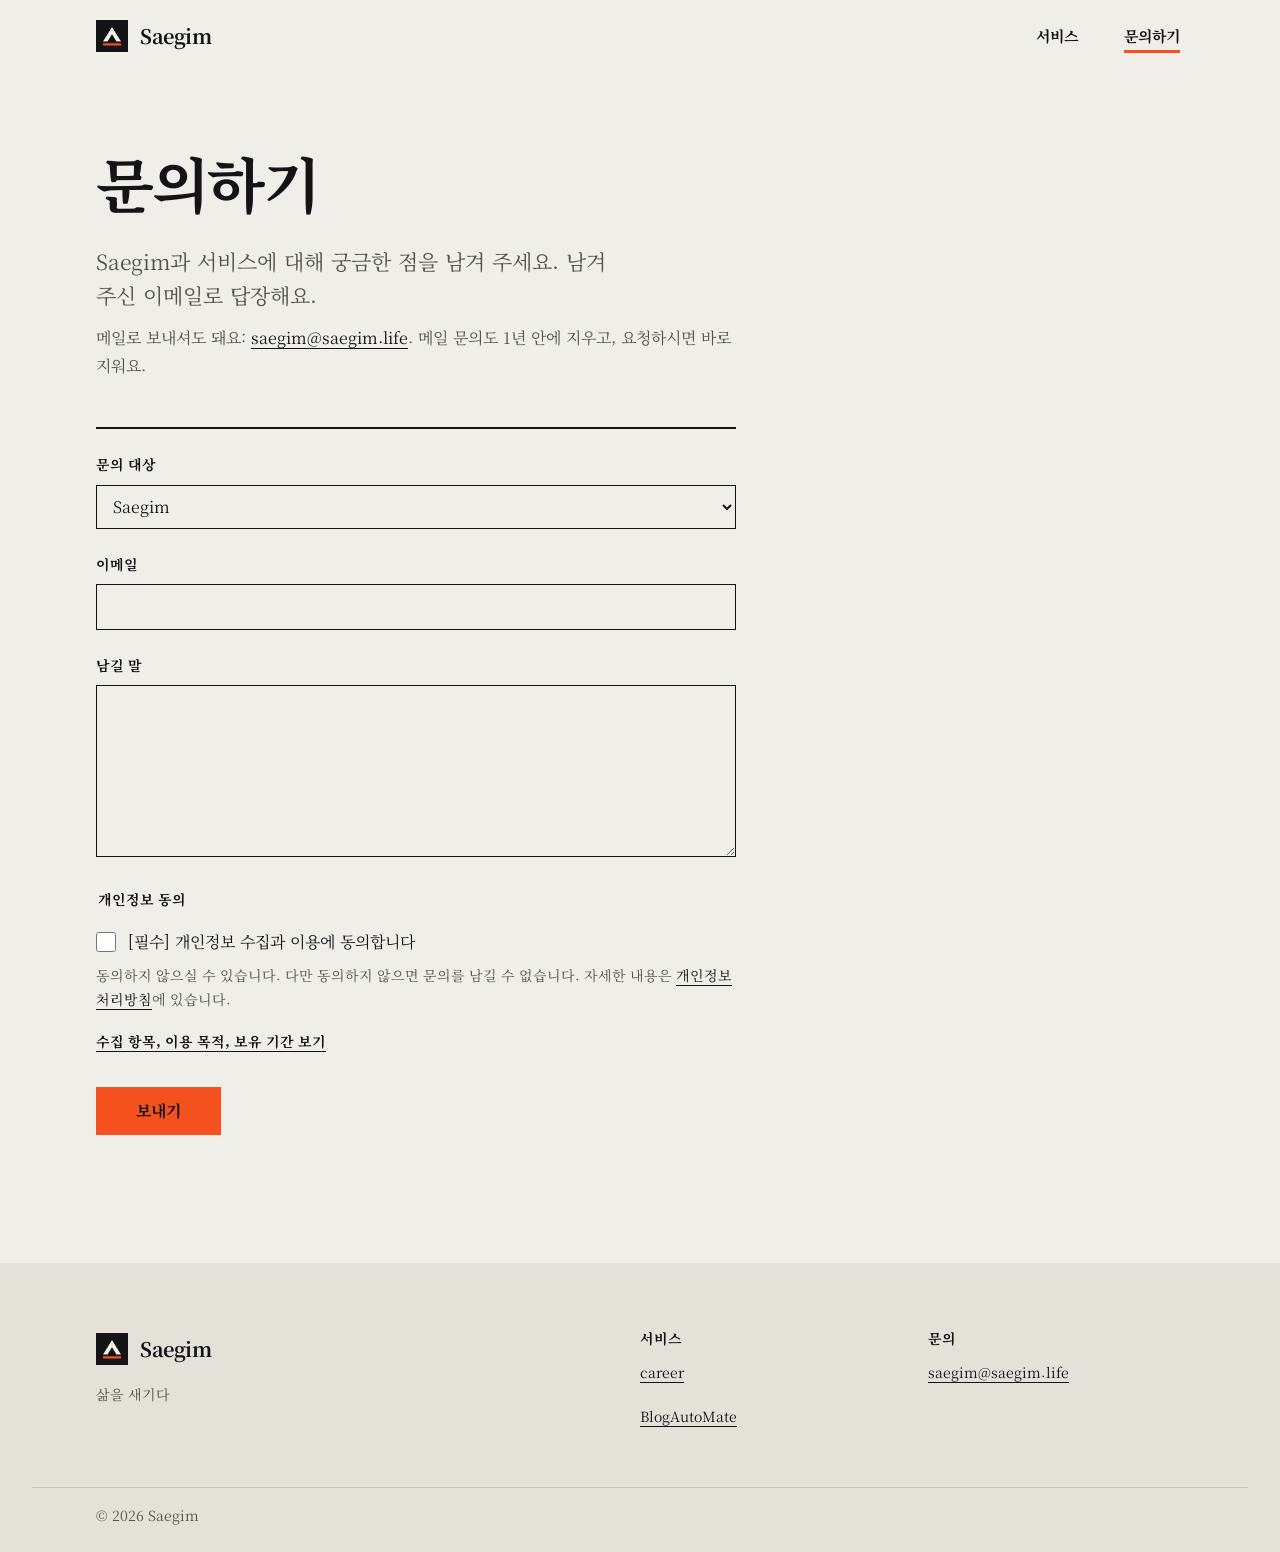
==== commit 8efee06f: "fix: 문의하기 리뷰 반영 (자동 완성, 스크린 리더, 응답 시간 제한) - 숨은 칸 이름을 자동 완성이 알아보지 못하는 hp_x1로 (서버로는 website로 보냄) - 보낸 " ====
--- a/contact.html
+++ b/contact.html
@@ -29,6 +29,7 @@
       <form id="contact">
         <div>
           <label for="c-topic">문의 대상</label>
+          <!-- 값은 career 서버 models.ContactIn.topic과 같아야 함 (다르면 그 대상 문의가 모두 422) -->
           <select id="c-topic" name="topic">
             <option>Saegim</option>
             <option>career</option>
@@ -44,8 +45,9 @@
           <textarea id="c-message" name="message" autocomplete="off" rows="6" maxlength="2000" required></textarea>
         </div>
         <div class="trap" aria-hidden="true">
-          <label for="c-website">이 칸은 비워 두세요</label>
-          <input id="c-website" name="website" tabindex="-1" autocomplete="off">
+          <!-- 이름을 website로 두면 브라우저 자동 완성이 채워 진짜 문의가 버려질 수 있어 알아보지 못할 이름으로 (서버로는 website로 보냄) -->
+          <label for="c-hp">이 칸은 비워 두세요</label>
+          <input id="c-hp" name="hp_x1" tabindex="-1" autocomplete="one-time-code">
         </div>
 
         <fieldset>
@@ -59,7 +61,7 @@
               <div><dt>수집 항목</dt><dd>이메일, 문의 대상, 남긴 내용</dd></div>
               <div><dt>이용 목적</dt><dd>문의에 답장하고 요청을 처리하기 위해</dd></div>
               <div><dt>보유 기간</dt><dd>남긴 날부터 1년. 그 전이라도 삭제를 요청하시면 바로 지웁니다. 장애에 대비한 백업에는 지운 뒤에도 최대 30일 남았다가 지워집니다.</dd></div>
-              <div><dt>삭제 요청</dt><dd>같은 이메일로 이 페이지에 삭제해 달라고 남겨 주세요.</dd></div>
+              <div><dt>삭제 요청</dt><dd>saegim@saegim.life로 메일을 보내 주세요. 남기신 이메일로 본인 확인 답장을 드린 뒤 지웁니다.</dd></div>
             </dl>
           </details>
         </fieldset>
@@ -68,7 +70,7 @@
         <p class="status" role="alert"></p>
         <noscript><p class="status">이 화면은 자바스크립트가 켜져 있어야 보낼 수 있어요. 위의 메일 주소로 보내 주세요.</p></noscript>
       </form>
-      <p class="sent" role="status" hidden>잘 받았어요. 남겨 주신 이메일로 답장할게요.</p>
+      <p class="sent" role="status" tabindex="-1" hidden>잘 받았어요. 남겨 주신 이메일로 답장할게요.</p>
     </div>
   </div>
 </main>
@@ -93,7 +95,7 @@
   <div class="wrap copy">&copy; 2026 Saegim</div>
 </footer>
 <script>
-// career 서버의 문의 API. 요청: {email, job, message, website, consent, topic} JSON, 응답: 200 {"ok": true},
+// career 서버의 문의 API. 요청: {email, message, consent, topic, website(숨은 칸)} JSON (서버의 선택 필드 job은 보내지 않음), 응답: 200 {"ok": true},
 // 422(입력값 검증 실패), 429(문의가 몰림). 인증 없음. 서버가 saegim.life 출처만 허용하고 내용 앞에 출처와 문의 대상을 붙임.
 // 서버 밖 오류(500, 503 등)는 이유를 읽을 수 없어 일반 실패 안내
 const API = "https://career.saegim.life/api/contact";
@@ -110,17 +112,21 @@
   const r = await fetch(API, {
     method: "POST",
     headers: { "Content-Type": "application/json" },
-    body: JSON.stringify({ email: f.get("email"), message: f.get("message"), topic: f.get("topic"), website: f.get("website"), consent: f.get("consent") === "on" }),
+    body: JSON.stringify({ email: f.get("email"), message: f.get("message"), topic: f.get("topic"), website: f.get("hp_x1"), consent: f.get("consent") === "on" }),
+    // 응답이 멈추면 15초 뒤 실패로 보고 다시 보낼 수 있게
+    signal: AbortSignal.timeout(15000),
   }).catch(() => null);
   if (r?.ok) {
     form.hidden = true;
-    document.querySelector(".sent").hidden = false;
+    const sent = document.querySelector(".sent");
+    sent.hidden = false;
+    sent.focus();  // 누른 버튼이 사라져 포커스를 잃지 않게, 스크린 리더가 결과를 읽게
     return;
   }
   button.disabled = false;
   button.textContent = "보내기";
   status.textContent = r?.status === 429 ? "지금은 문의가 몰려서 받지 못했어요. 잠시 뒤에 다시 보내 주세요."
-    : r?.status === 422 ? "보내지 못했어요. 이메일 주소와 남길 말을 확인하고 다시 보내 주세요."
+    : r?.status === 422 ? "보내지 못했어요. 이메일 주소와 남길 말을 확인해 주세요. 계속 안 되면 위의 메일 주소로 보내 주세요."
     : "보내지 못했어요. 잠시 뒤에 다시 보내 주세요.";
 });
 </script>
--- a/style.css
+++ b/style.css
@@ -19,8 +19,8 @@
 .wrap { width: 100%; max-width: 76rem; margin: 0 auto; padding: 0 clamp(1rem, 5vw, 4rem); }
 
 header .wrap { height: 72px; display: flex; align-items: center; justify-content: space-between; }
-.brand { display: flex; align-items: center; gap: 12px; font: 700 1.25rem/1 var(--serif); letter-spacing: -0.02em; }
-/* 메일 창을 여는 링크 (문의 폼 없음). 누르는 영역 44px */
+.brand { color: inherit; text-decoration: none; min-height: 44px; display: flex; align-items: center; gap: 12px; font: 700 1.25rem/1 var(--serif); letter-spacing: -0.02em; }
+/* 상단 메뉴 링크. 누르는 영역 44px */
 nav { display: flex; gap: clamp(1rem, 3vw, 2.5rem); }
 nav a { display: inline-flex; align-items: center; min-height: 44px; padding: 0 4px; color: inherit; font-size: 0.9375rem; font-weight: 700; text-decoration: none; }
 nav a:hover { text-decoration: underline; text-decoration-thickness: 3px; text-decoration-color: var(--accent); text-underline-offset: 8px; }
@@ -112,9 +112,10 @@
 button:hover { filter: brightness(1.08); }
 button:disabled { opacity: .6; cursor: default; }
 .status { font-weight: 700; }
-.status:empty { display: none; }
+/* 비어 있어도 접근성 트리에 남겨 두어 오류 문구가 들어오면 읽히게 (화면에서만 감춤) */
+.status:empty { position: absolute; width: 1px; height: 1px; overflow: hidden; clip-path: inset(50%); }
 .sent { margin-top: clamp(2rem, 5vw, 3rem); padding: 24px; background: var(--plate); border-top: 2px solid var(--ink); font-weight: 700; }
 /* 사람에게는 보이지 않는 칸 (자동 입력 스크립트 거르기) */
 .trap { position: absolute; left: -9999px; width: 1px; height: 1px; overflow: hidden; }
-nav a[aria-current] { text-decoration: underline; text-decoration-thickness: 3px; text-decoration-color: var(--accent); text-underline-offset: 8px; }a.brand { color: inherit; text-decoration: none; min-height: 44px; }
+nav a[aria-current] { text-decoration: underline; text-decoration-thickness: 3px; text-decoration-color: var(--accent); text-underline-offset: 8px; }
 [hidden] { display: none !important; }
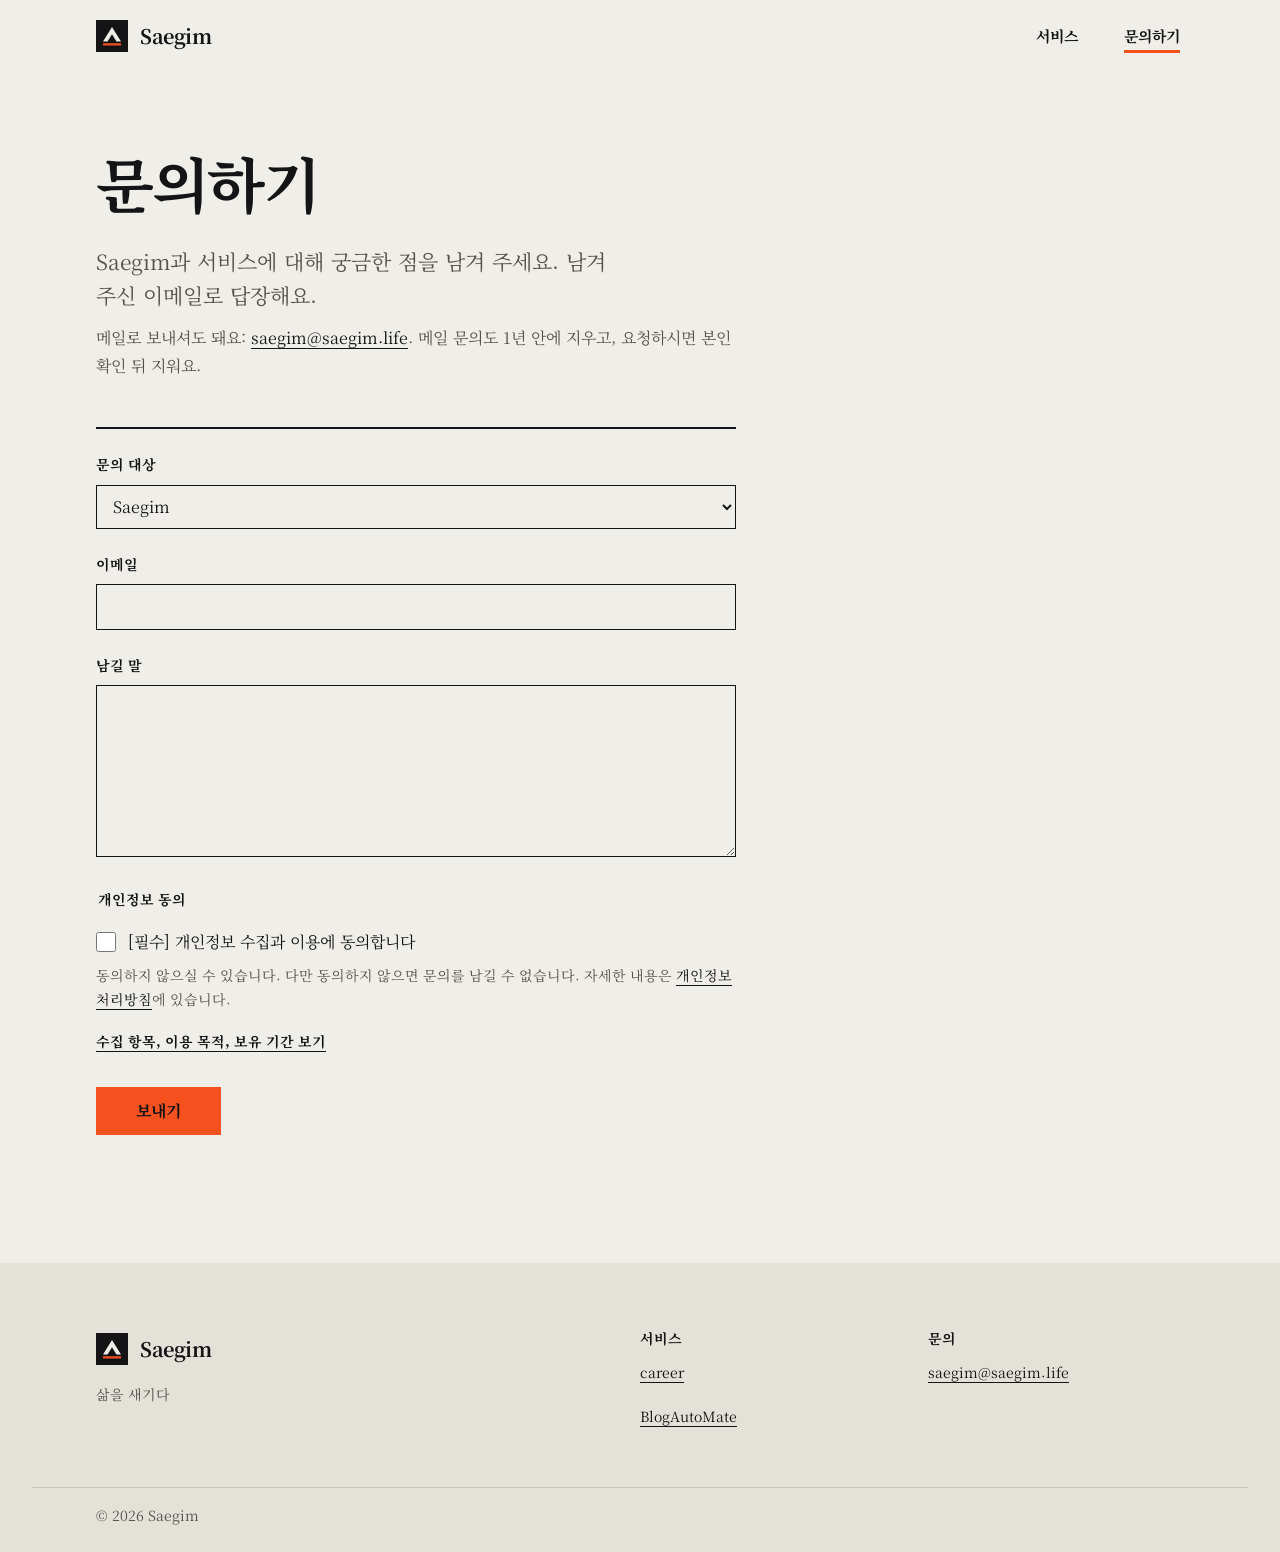
==== commit 190f131a: "fix: 문의하기 숨은 칸 자동 완성 값을 off로, 삭제 안내를 본인 확인 뒤로 Co-Authored-By: Claude Opus 5.5 <noreply@anthropic.com" ====
--- a/contact.html
+++ b/contact.html
@@ -23,7 +23,7 @@
     <div class="page">
       <h1>문의하기</h1>
       <p class="lead">Saegim과 서비스에 대해 궁금한 점을 남겨 주세요. 남겨 주신 이메일로 답장해요.</p>
-      <p>메일로 보내셔도 돼요: <a href="mailto:saegim@saegim.life" translate="no">saegim@saegim.life</a>. 메일 문의도 1년 안에 지우고, 요청하시면 바로 지워요.</p>
+      <p>메일로 보내셔도 돼요: <a href="mailto:saegim@saegim.life" translate="no">saegim@saegim.life</a>. 메일 문의도 1년 안에 지우고, 요청하시면 본인 확인 뒤 지워요.</p>
 
       <!-- 문의는 career 서버의 문의 기능으로 보내 운영자 화면의 「받은 문의」에 쌓임 (아래 script) -->
       <form id="contact">
@@ -45,9 +45,9 @@
           <textarea id="c-message" name="message" autocomplete="off" rows="6" maxlength="2000" required></textarea>
         </div>
         <div class="trap" aria-hidden="true">
-          <!-- 이름을 website로 두면 브라우저 자동 완성이 채워 진짜 문의가 버려질 수 있어 알아보지 못할 이름으로 (서버로는 website로 보냄) -->
+          <!-- 봇 걸러내기 칸: 채우면 서버가 버림. website 이름은 자동 완성이 채워 다른 이름 사용 (서버로는 website) -->
           <label for="c-hp">이 칸은 비워 두세요</label>
-          <input id="c-hp" name="hp_x1" tabindex="-1" autocomplete="one-time-code">
+          <input id="c-hp" name="hp_x1" tabindex="-1" autocomplete="off">
         </div>
 
         <fieldset>
@@ -60,7 +60,7 @@
             <dl>
               <div><dt>수집 항목</dt><dd>이메일, 문의 대상, 남긴 내용</dd></div>
               <div><dt>이용 목적</dt><dd>문의에 답장하고 요청을 처리하기 위해</dd></div>
-              <div><dt>보유 기간</dt><dd>남긴 날부터 1년. 그 전이라도 삭제를 요청하시면 바로 지웁니다. 장애에 대비한 백업에는 지운 뒤에도 최대 30일 남았다가 지워집니다.</dd></div>
+              <div><dt>보유 기간</dt><dd>남긴 날부터 1년. 그 전이라도 삭제를 요청하시면 본인 확인 뒤 지웁니다. 장애에 대비한 백업에는 지운 뒤에도 최대 30일 남았다가 지워집니다.</dd></div>
               <div><dt>삭제 요청</dt><dd>saegim@saegim.life로 메일을 보내 주세요. 남기신 이메일로 본인 확인 답장을 드린 뒤 지웁니다.</dd></div>
             </dl>
           </details>
